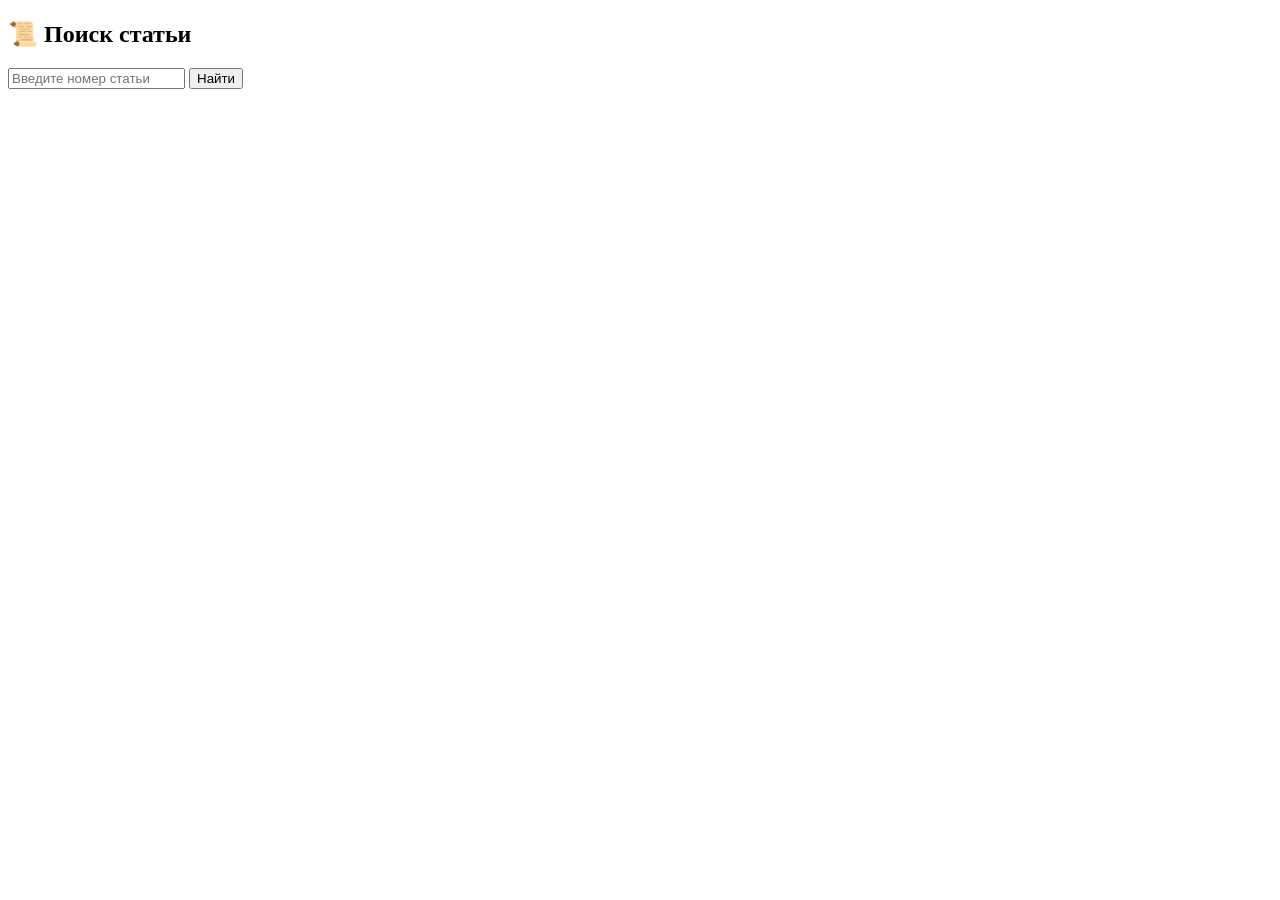
==== index.html @ 980b76b6 "Rename site.html to index.html" ====
<!DOCTYPE html>
<html lang="ru">
<head>
    <meta charset="UTF-8">
    <title>Конституция РК</title>
    <script src="https://telegram.org/js/telegram-web-app.js"></script>
</head>
<body>

<h2>📜 Поиск статьи</h2>

<input type="number" id="article" placeholder="Введите номер статьи">
<button onclick="findArticle()">Найти</button>

<p id="result"></p>

<script>
    function findArticle() {
        let num = document.getElementById("article").value;
        let result = document.getElementById("result");

        if (num == 1) {
            result.innerText = "Статья 1: Республика Казахстан утверждает себя демократическим государством...";
        } else {
            result.innerText = "Статья не найдена";
        }
    }

    let tg = window.Telegram.WebApp;
    tg.expand();
</script>

</body>
</html>
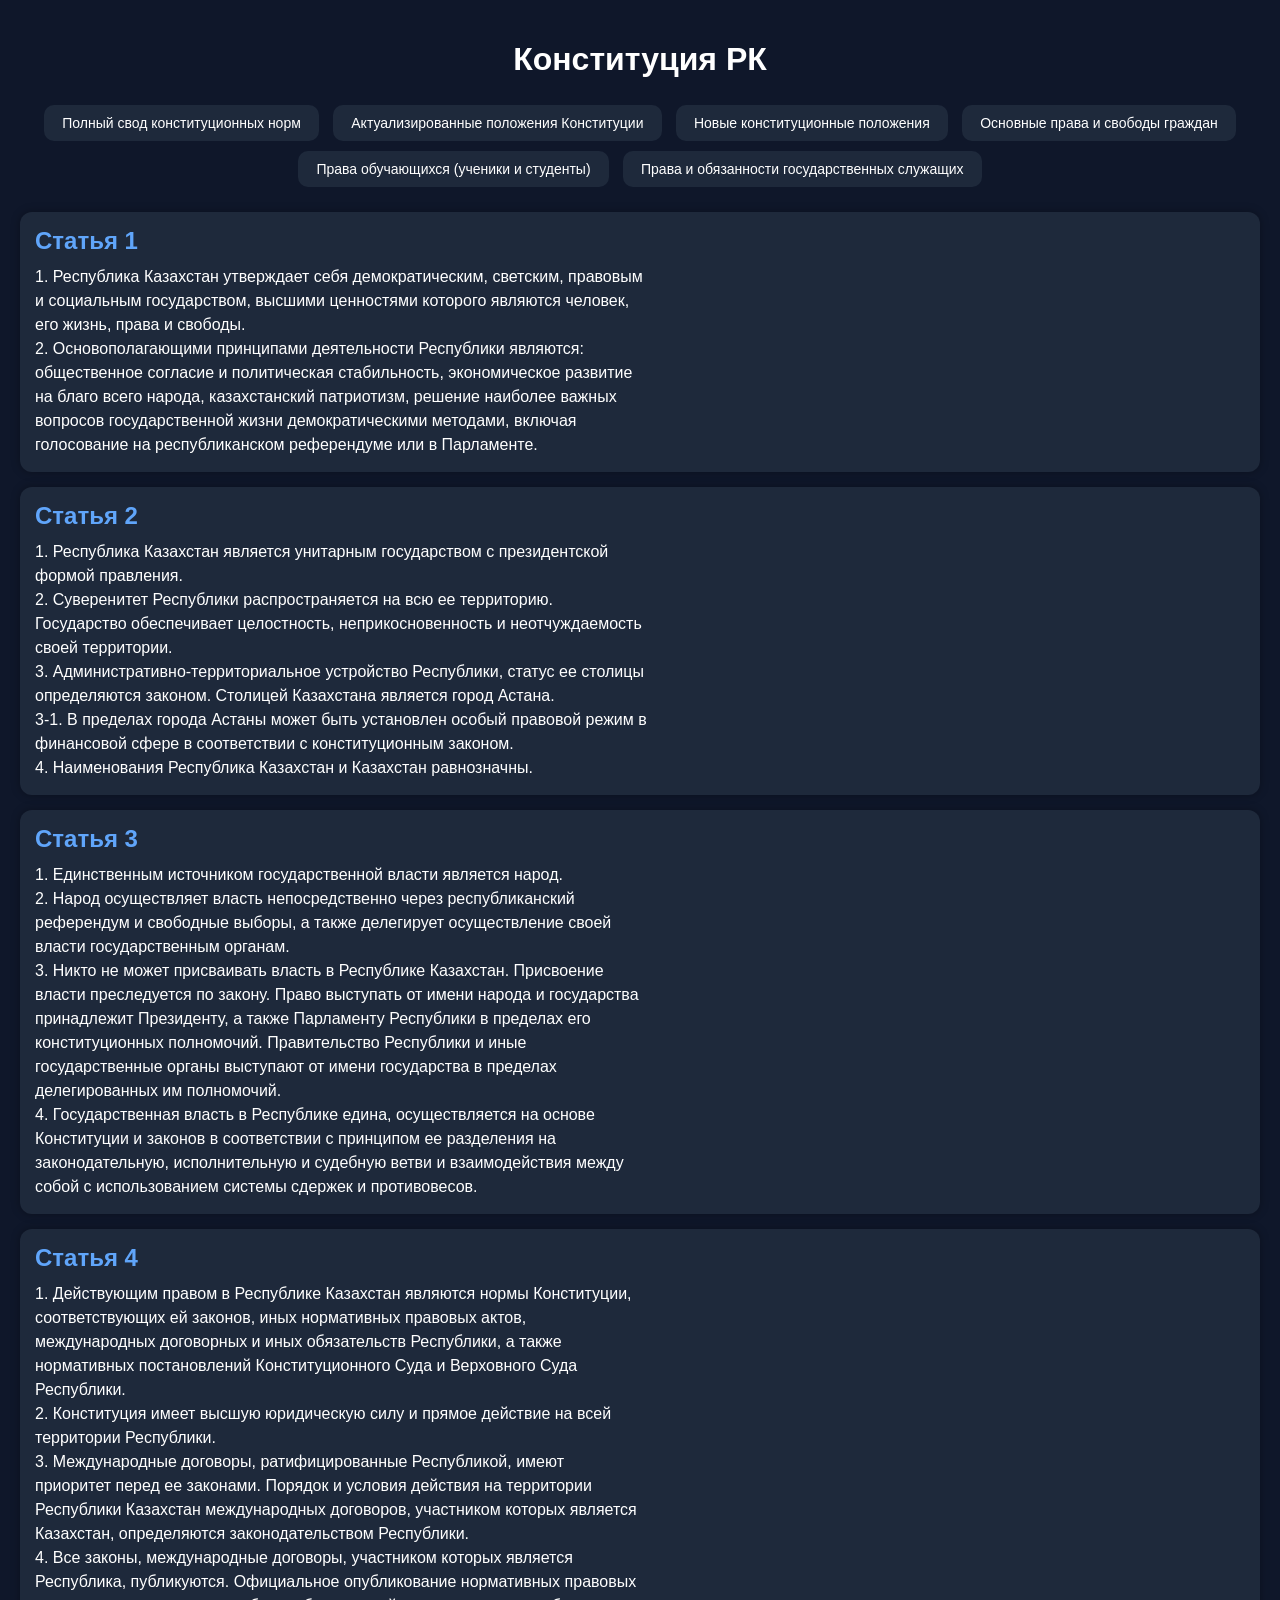
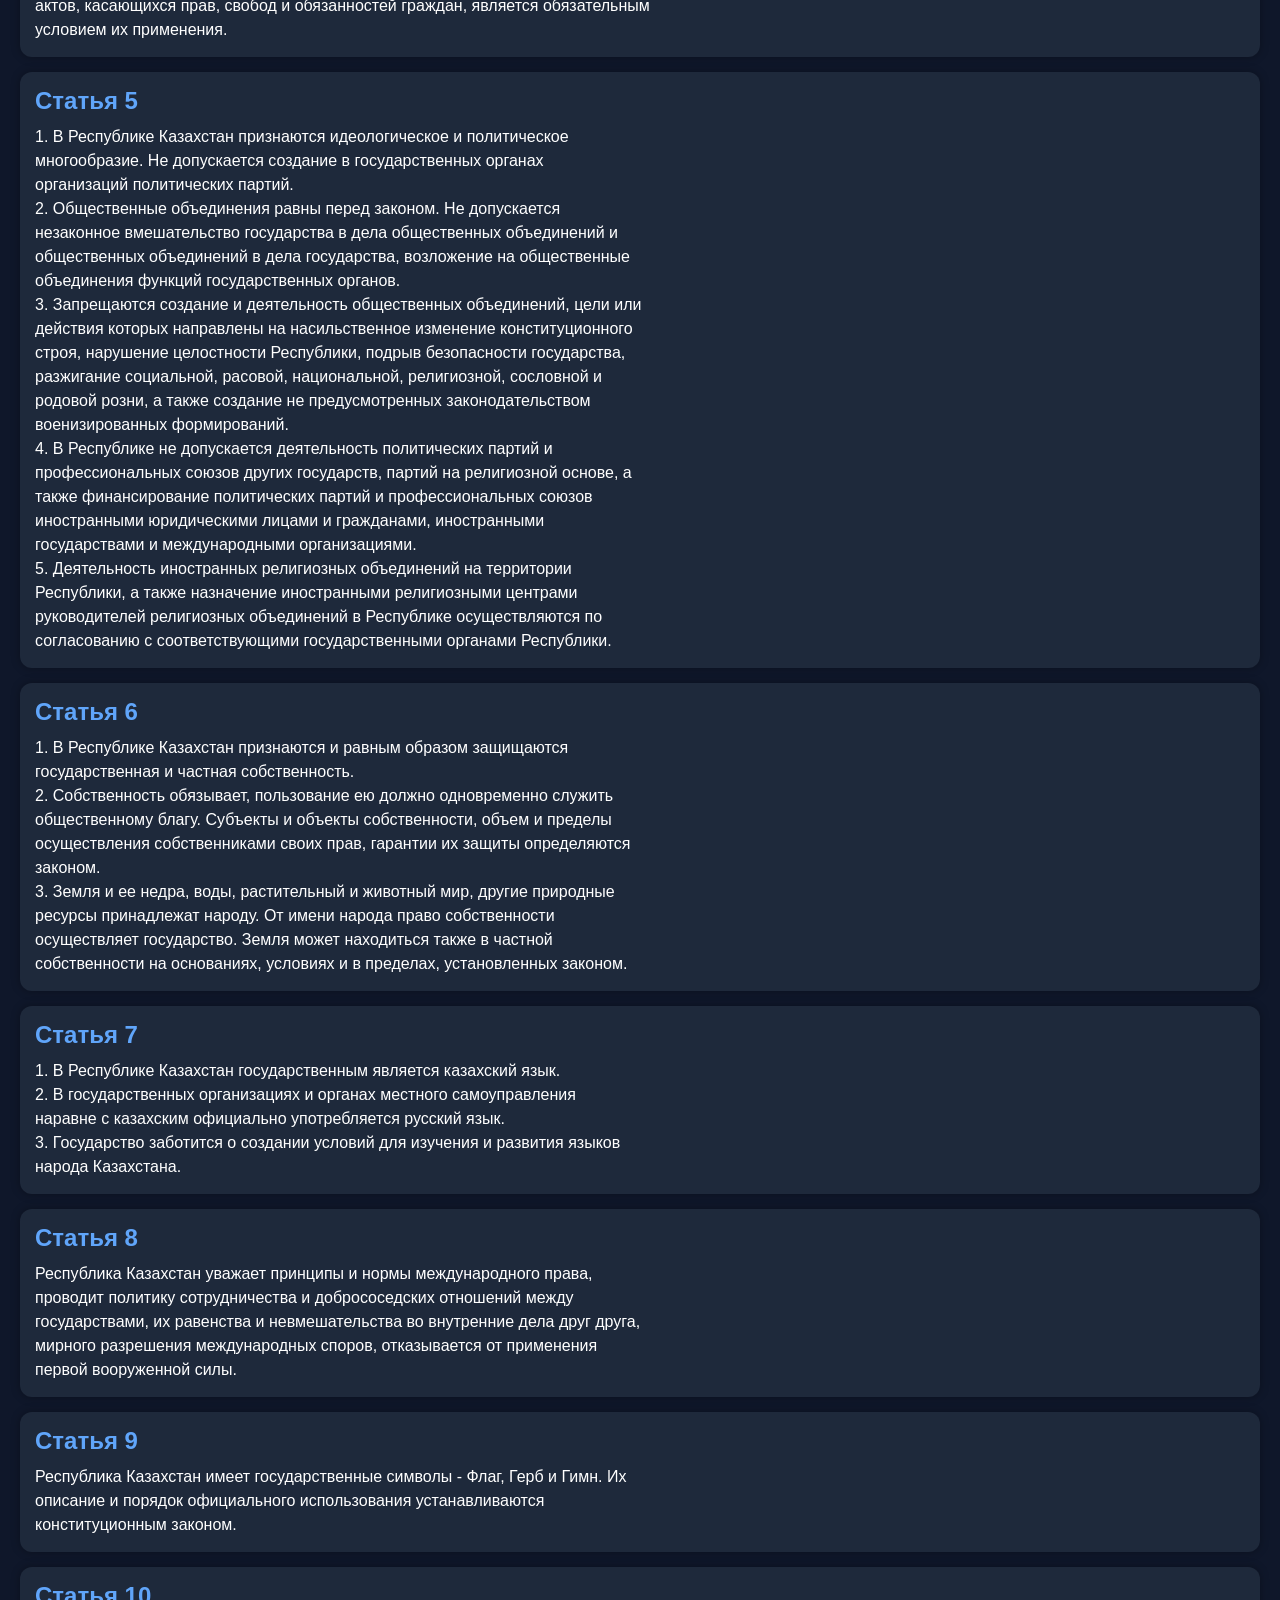
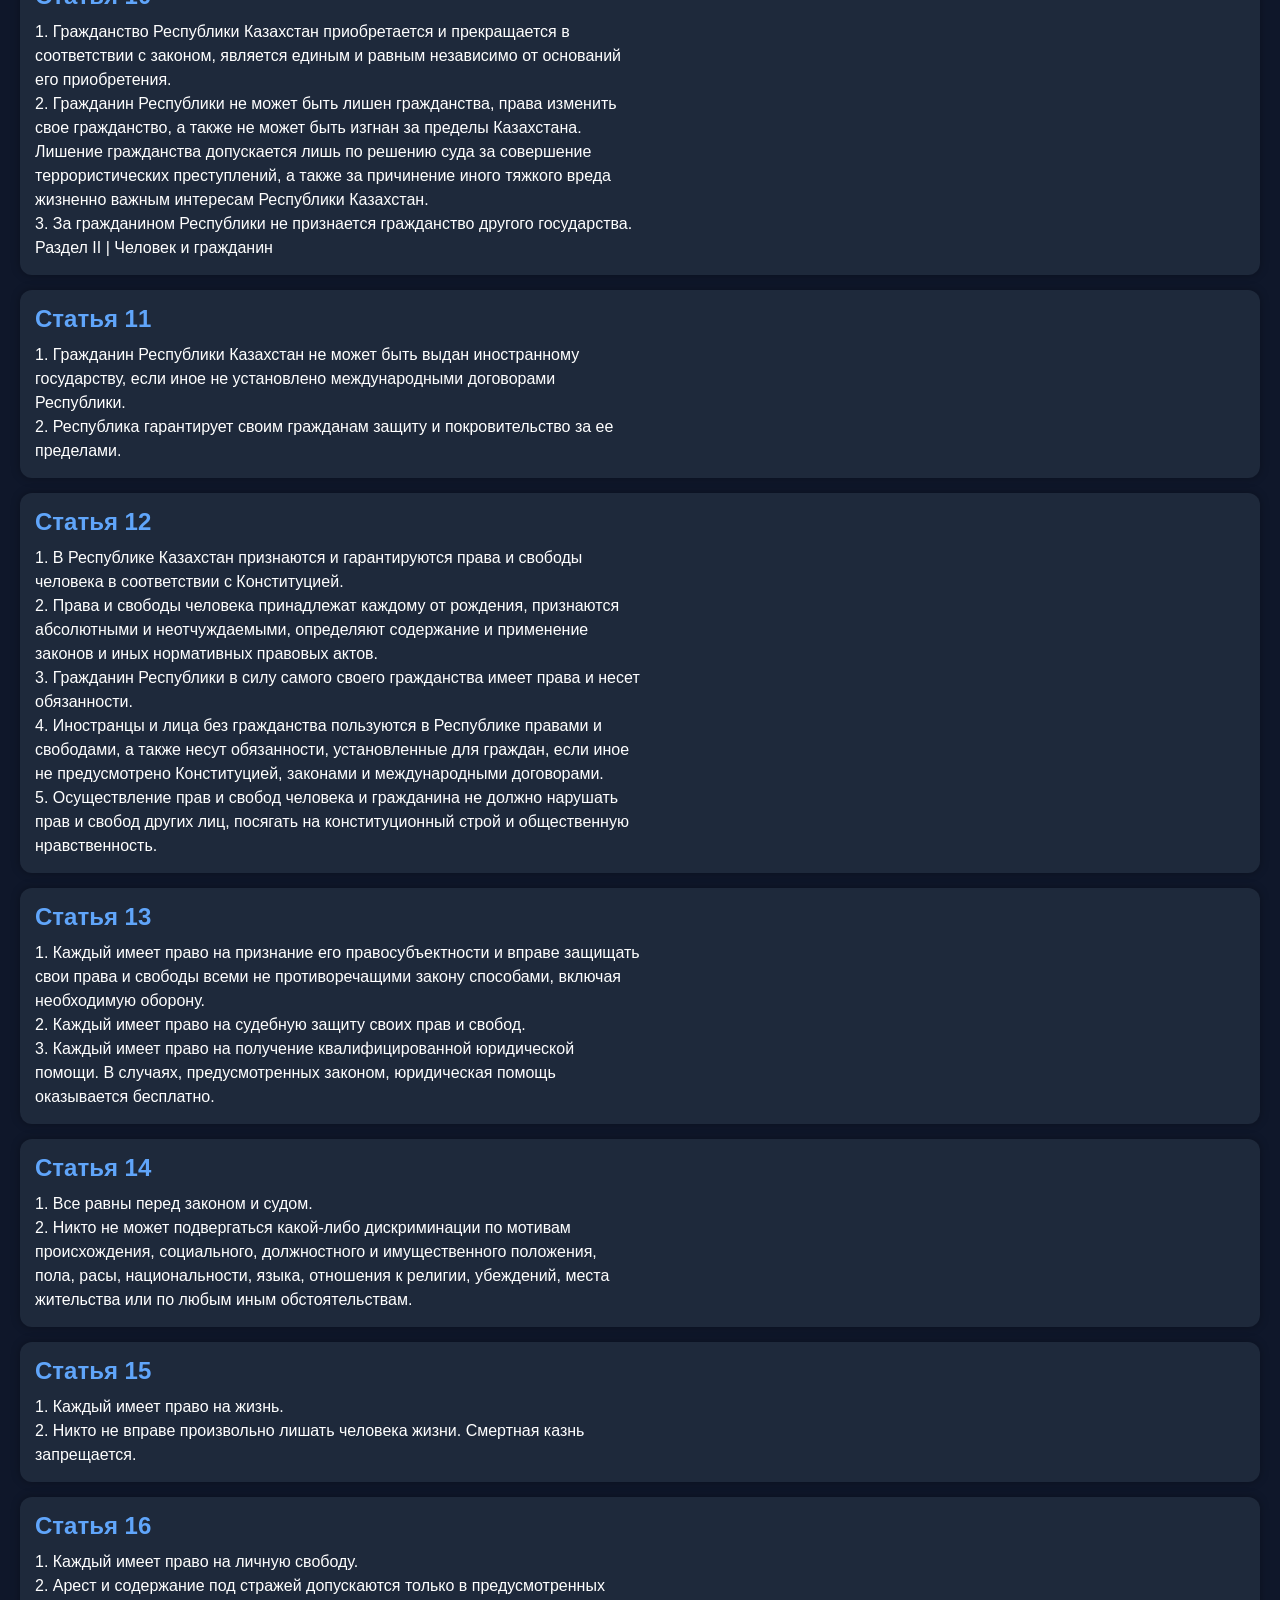
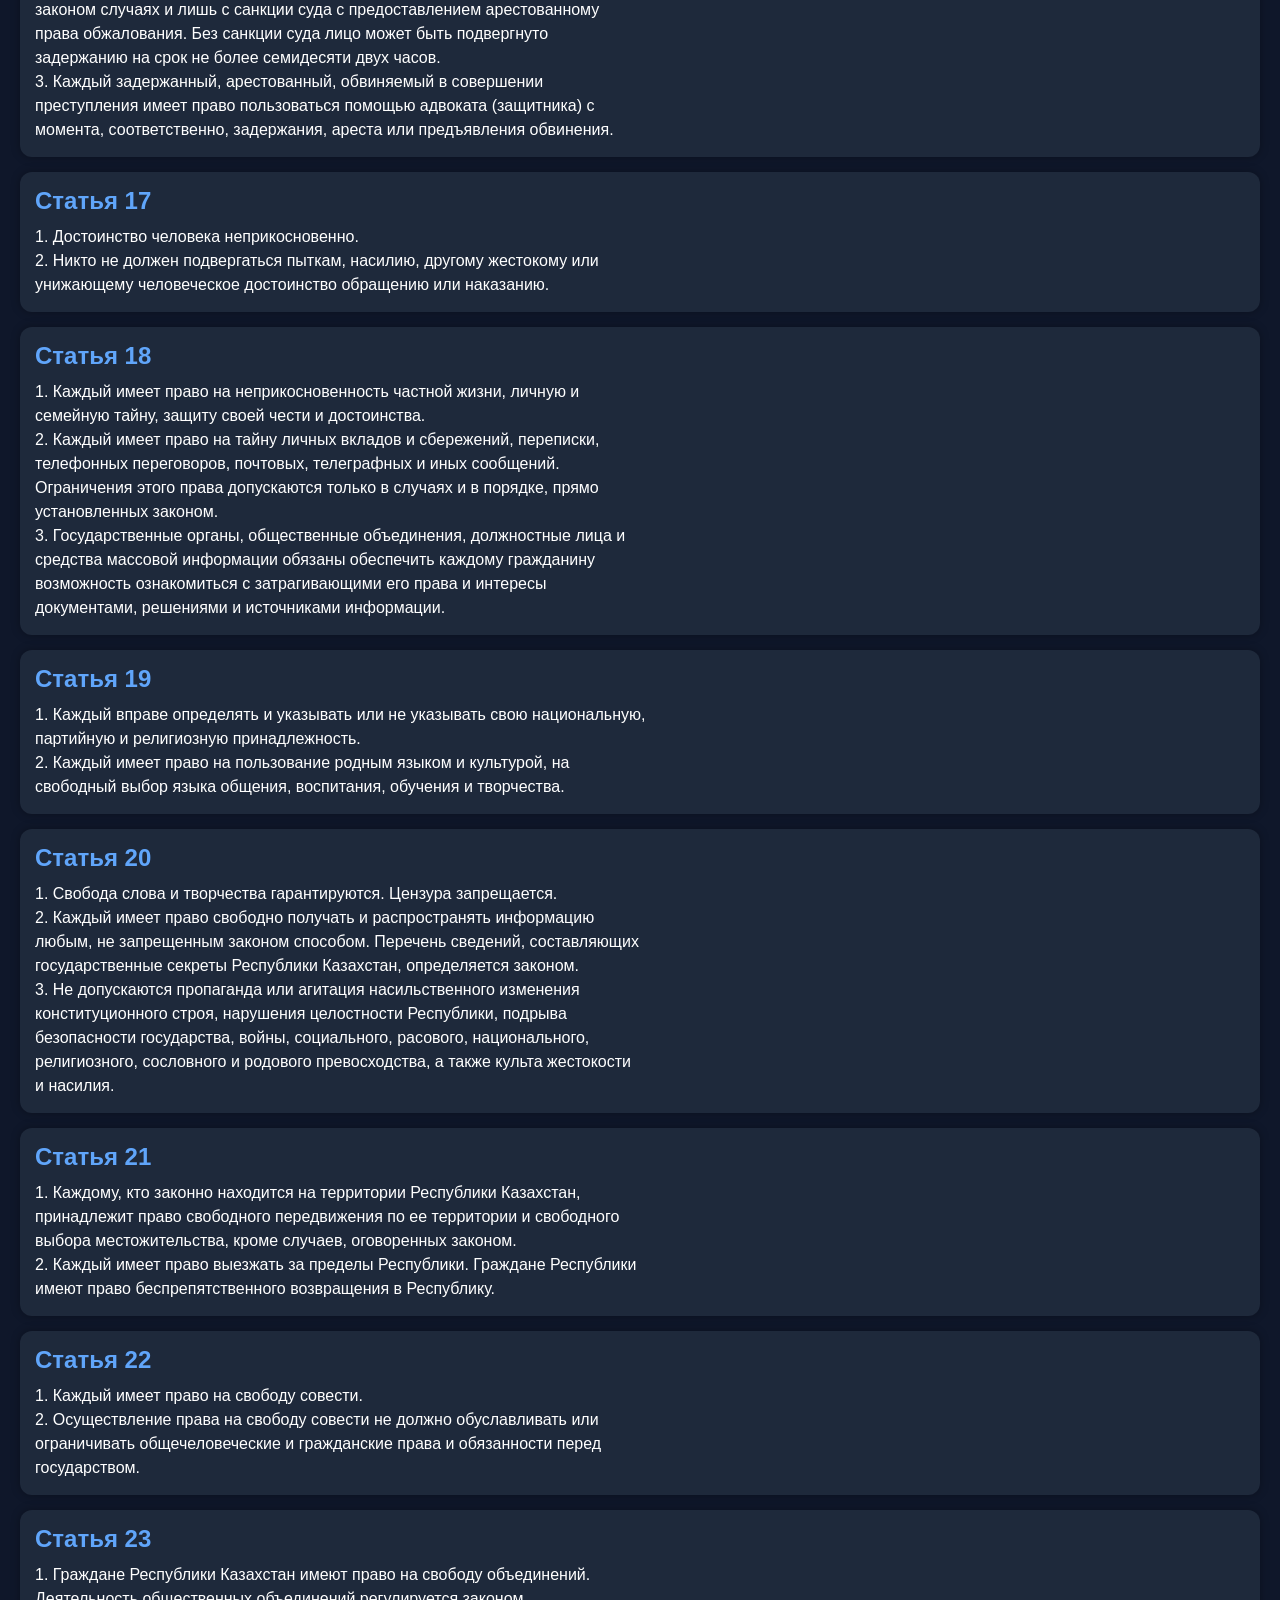
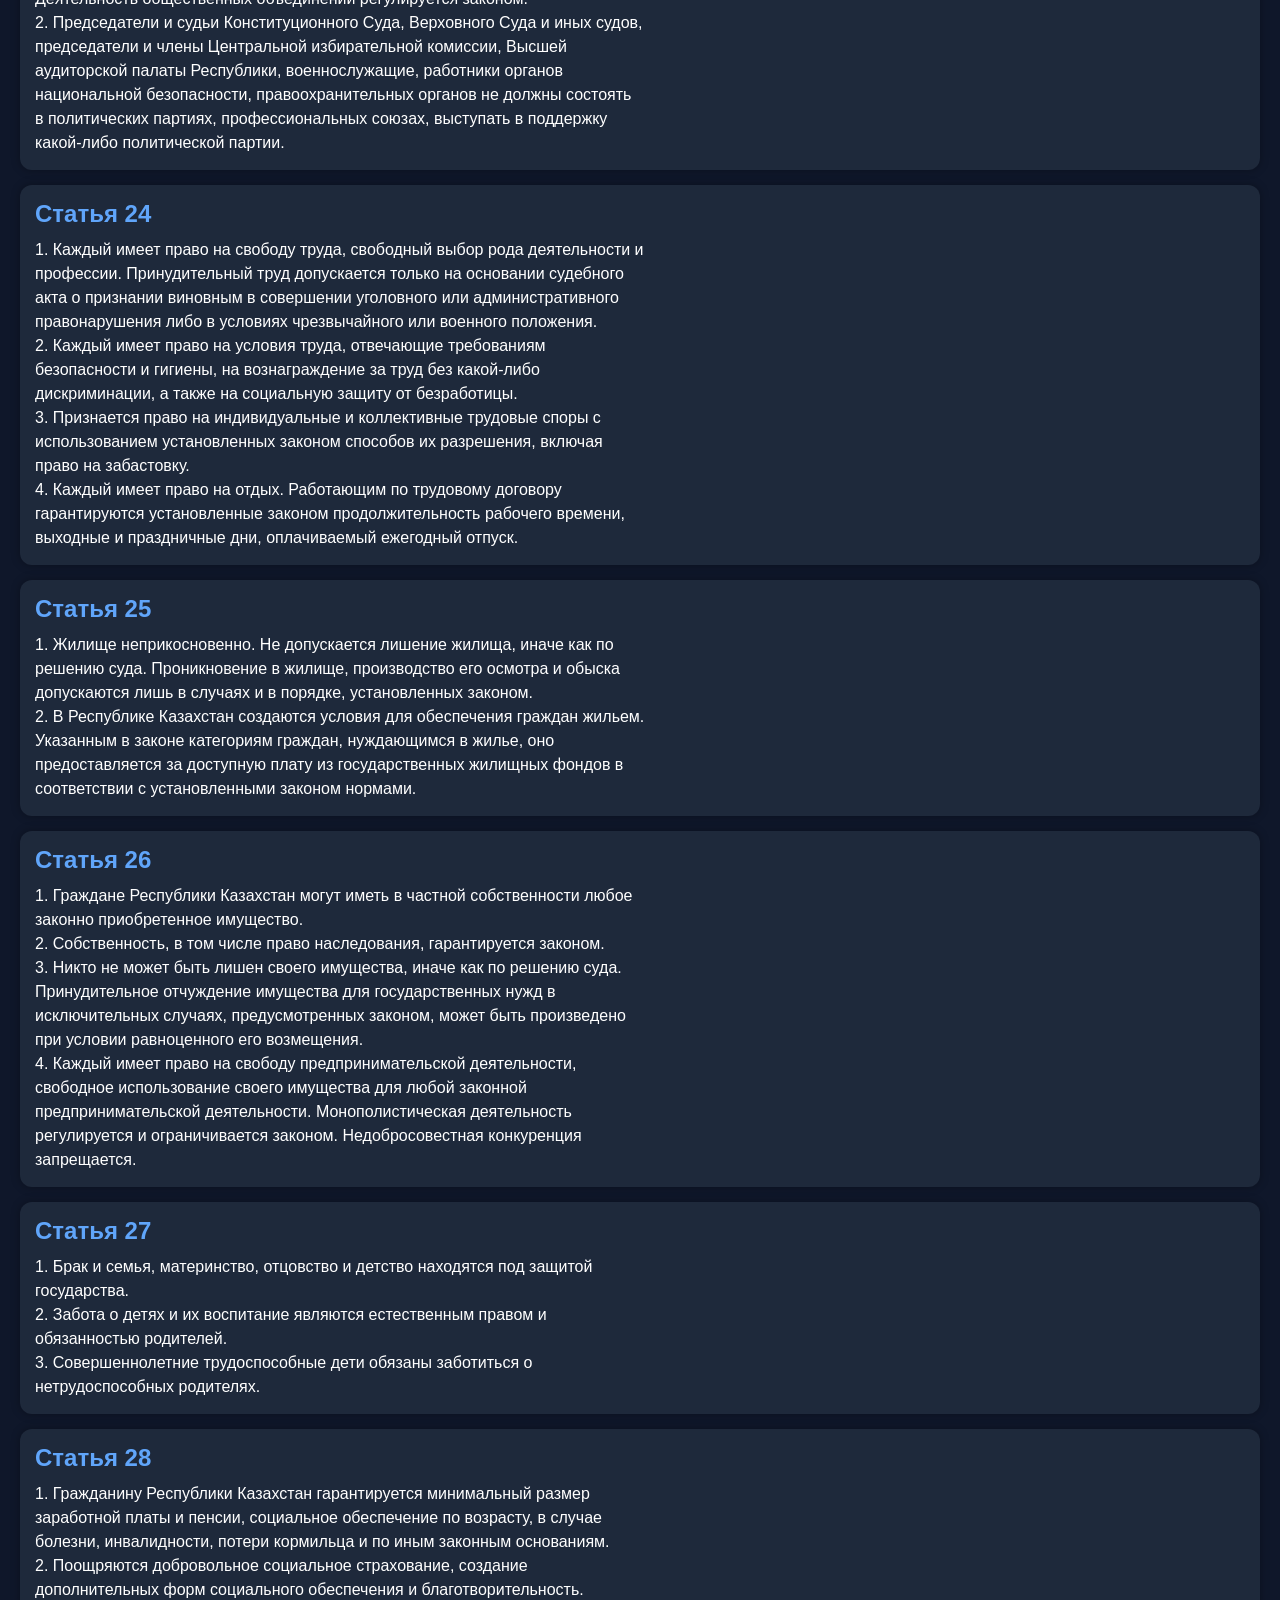
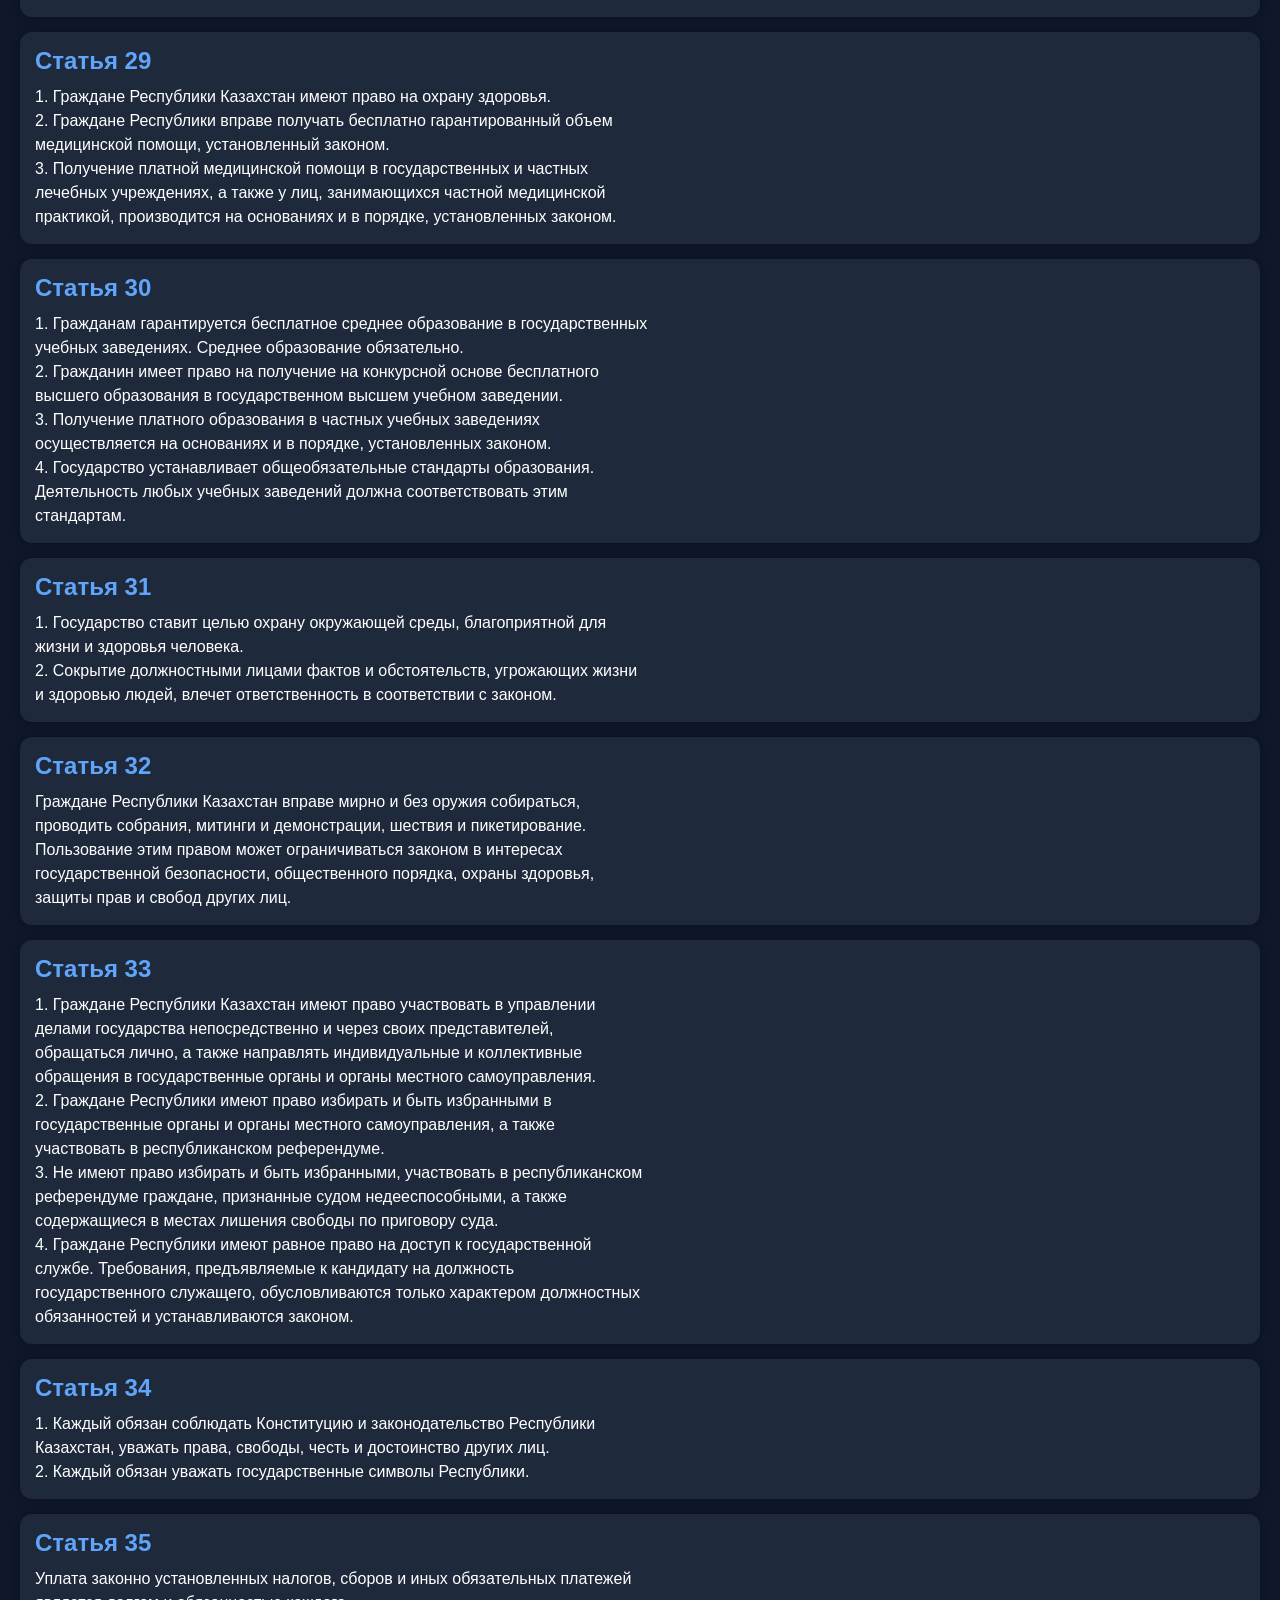
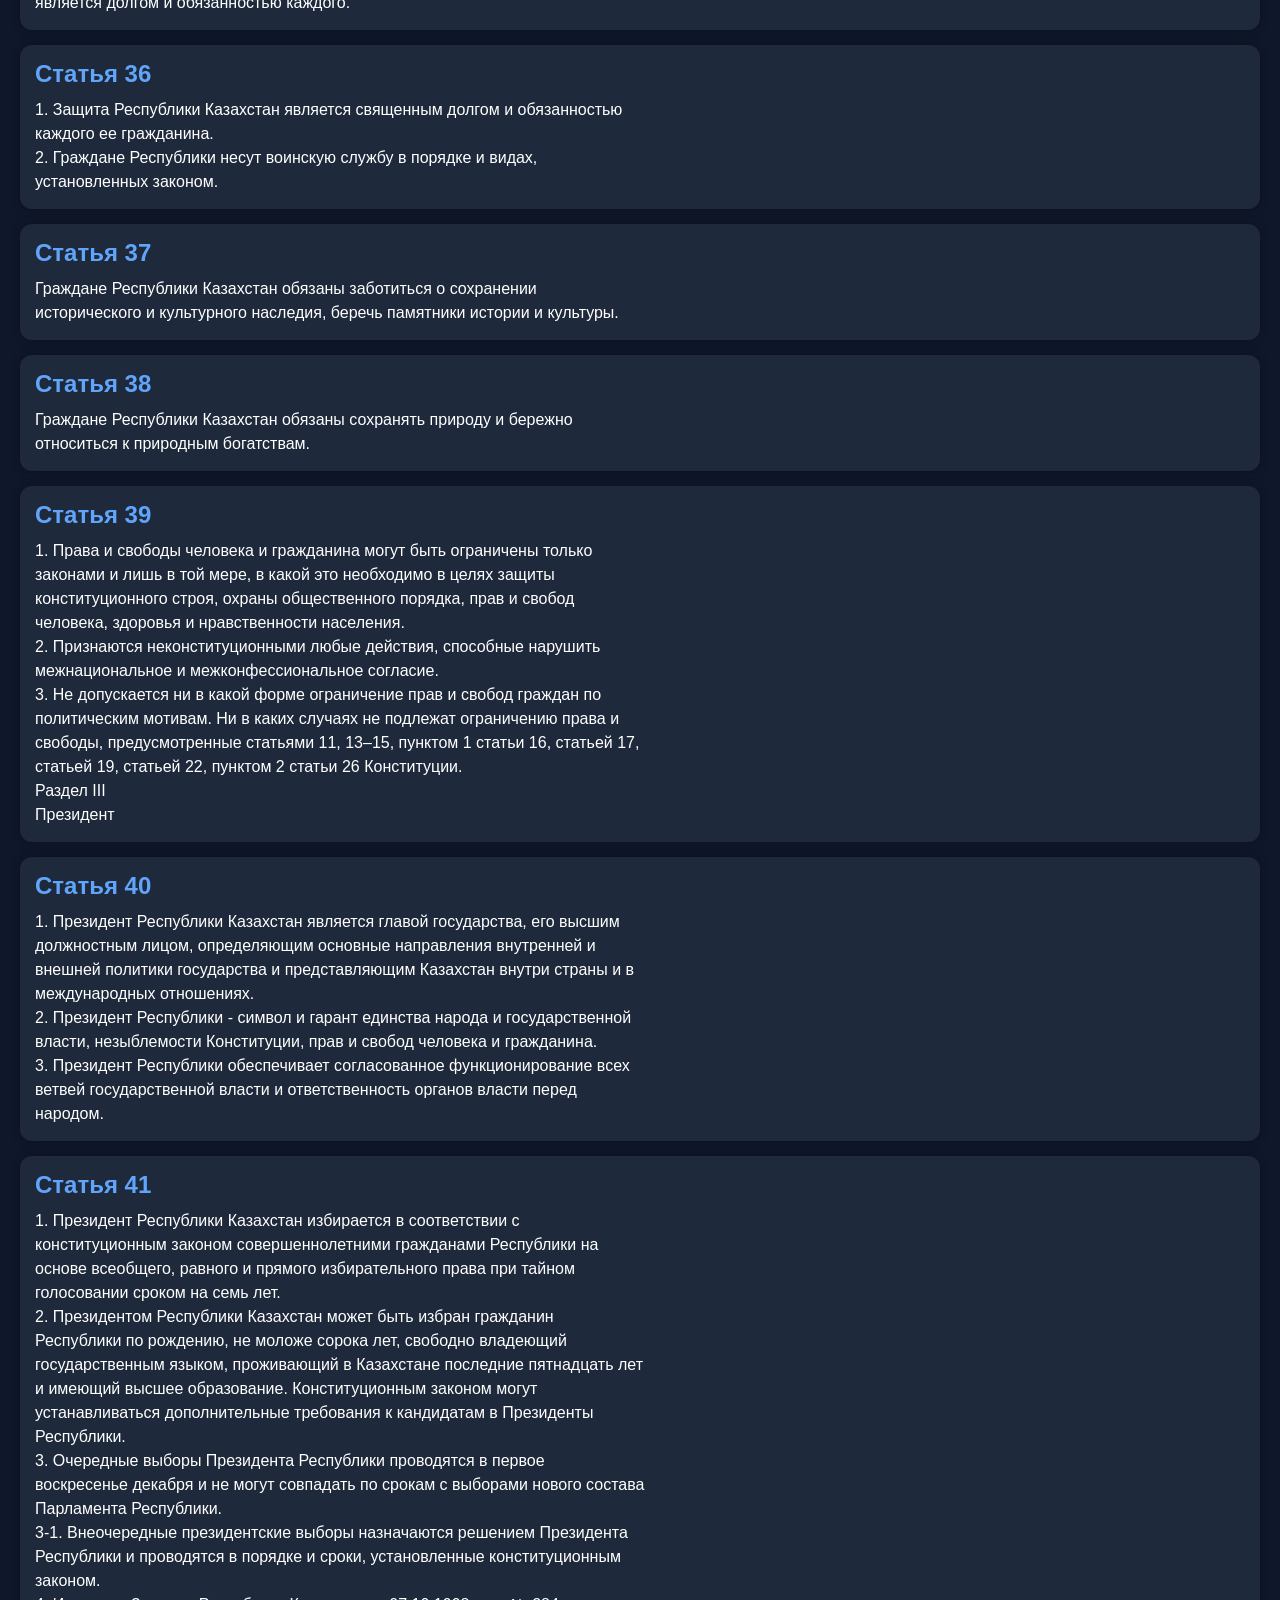
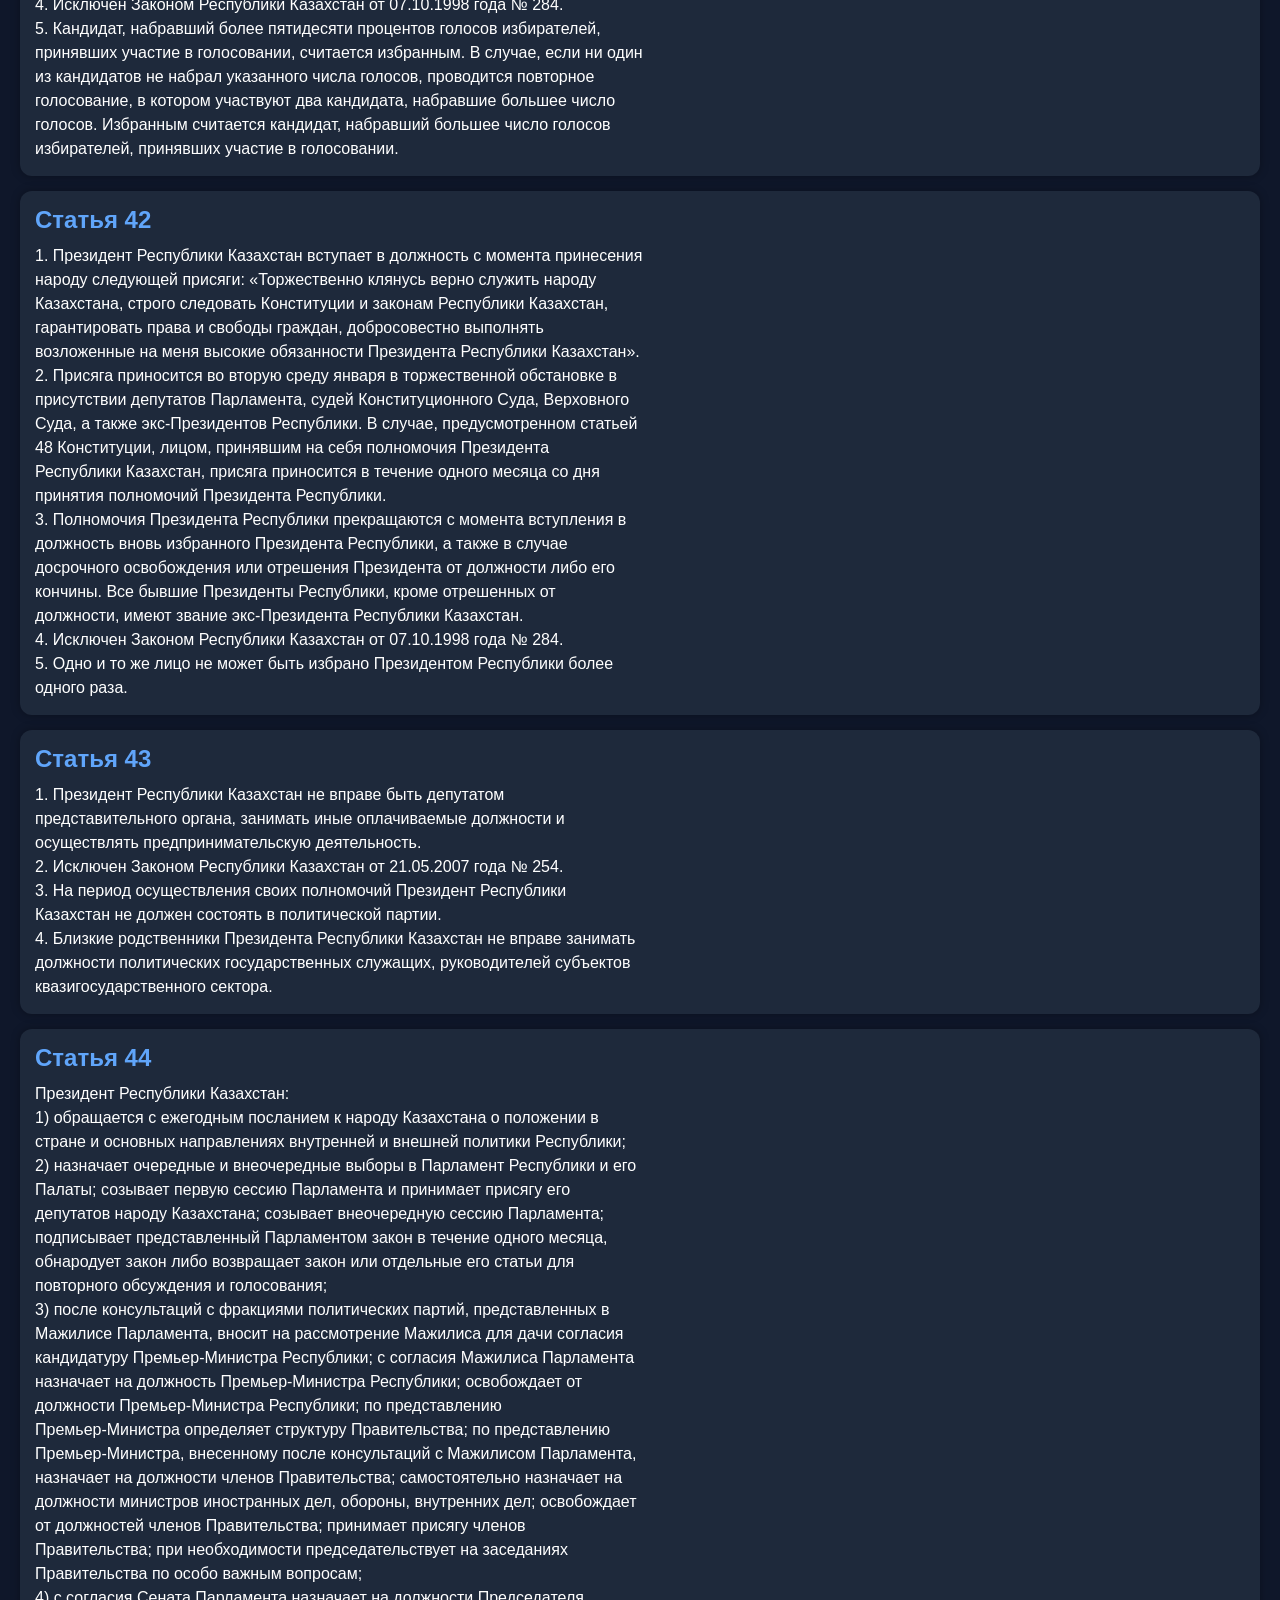
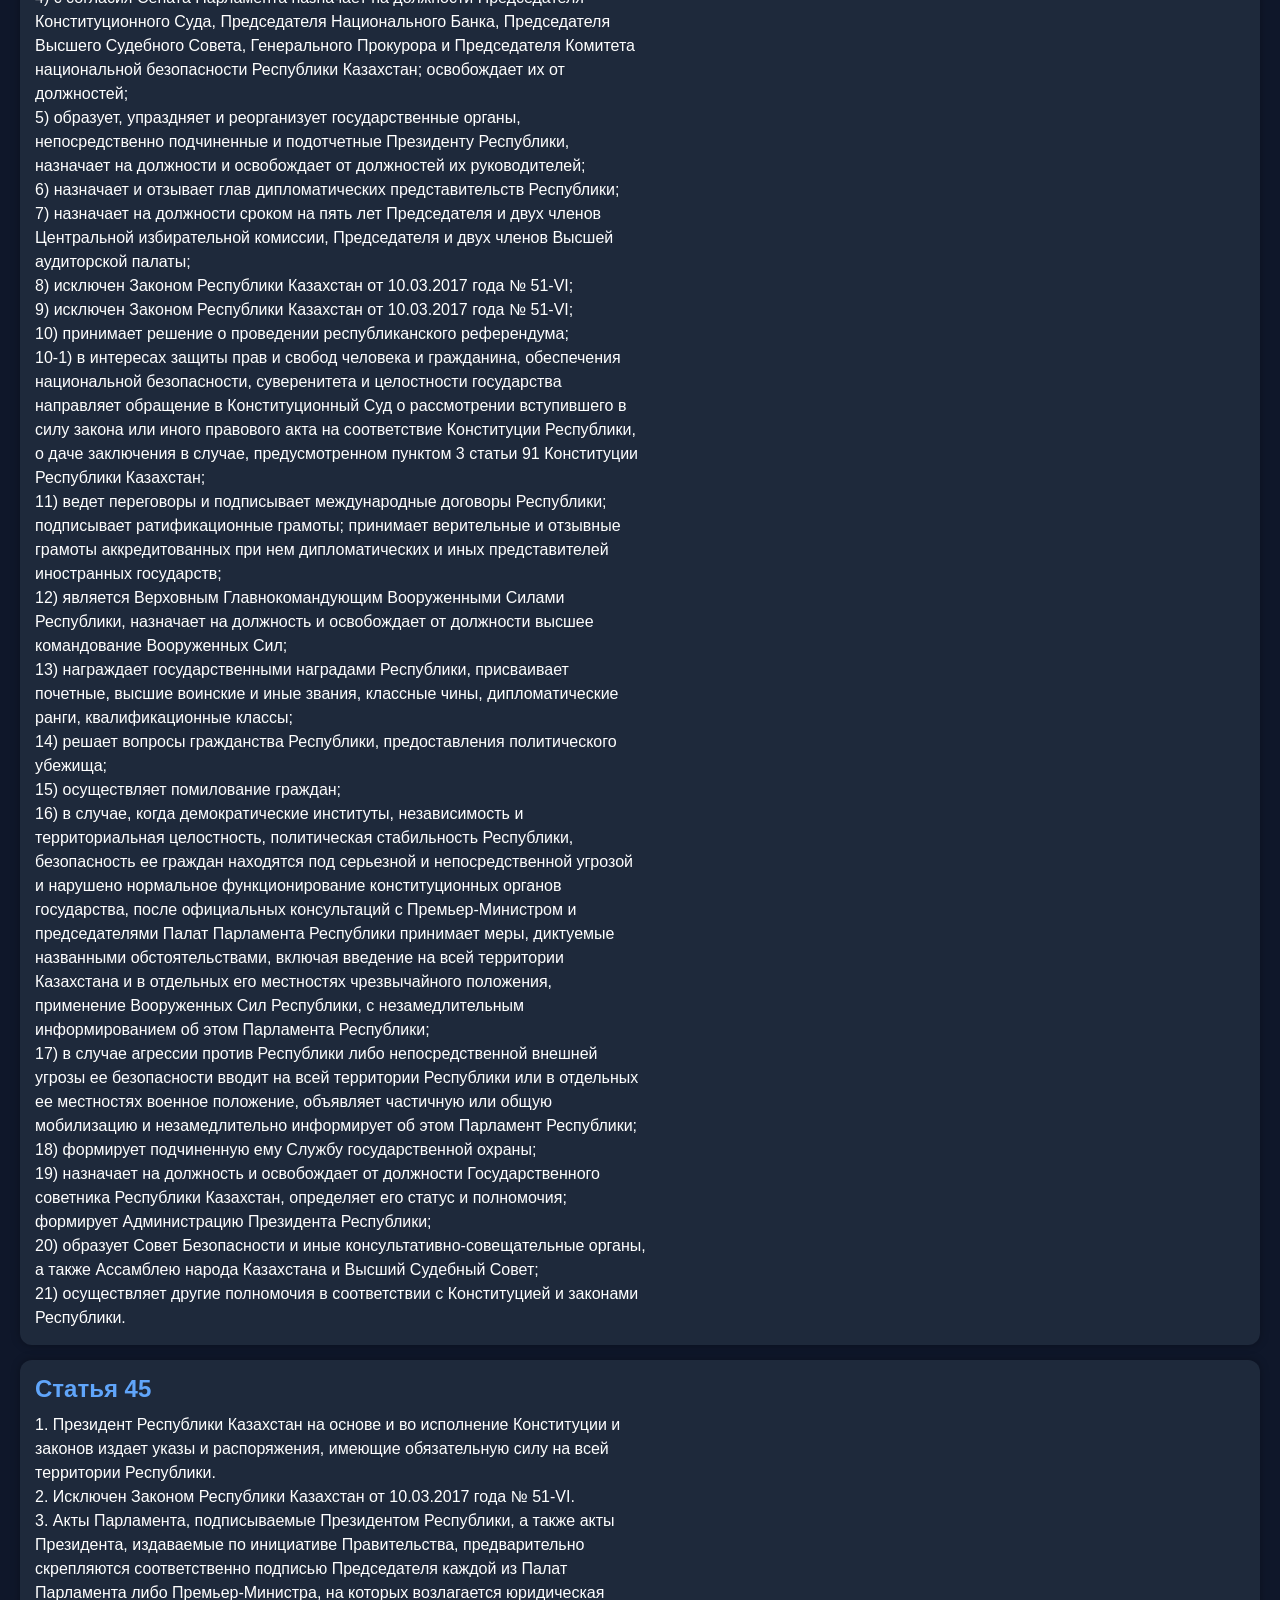
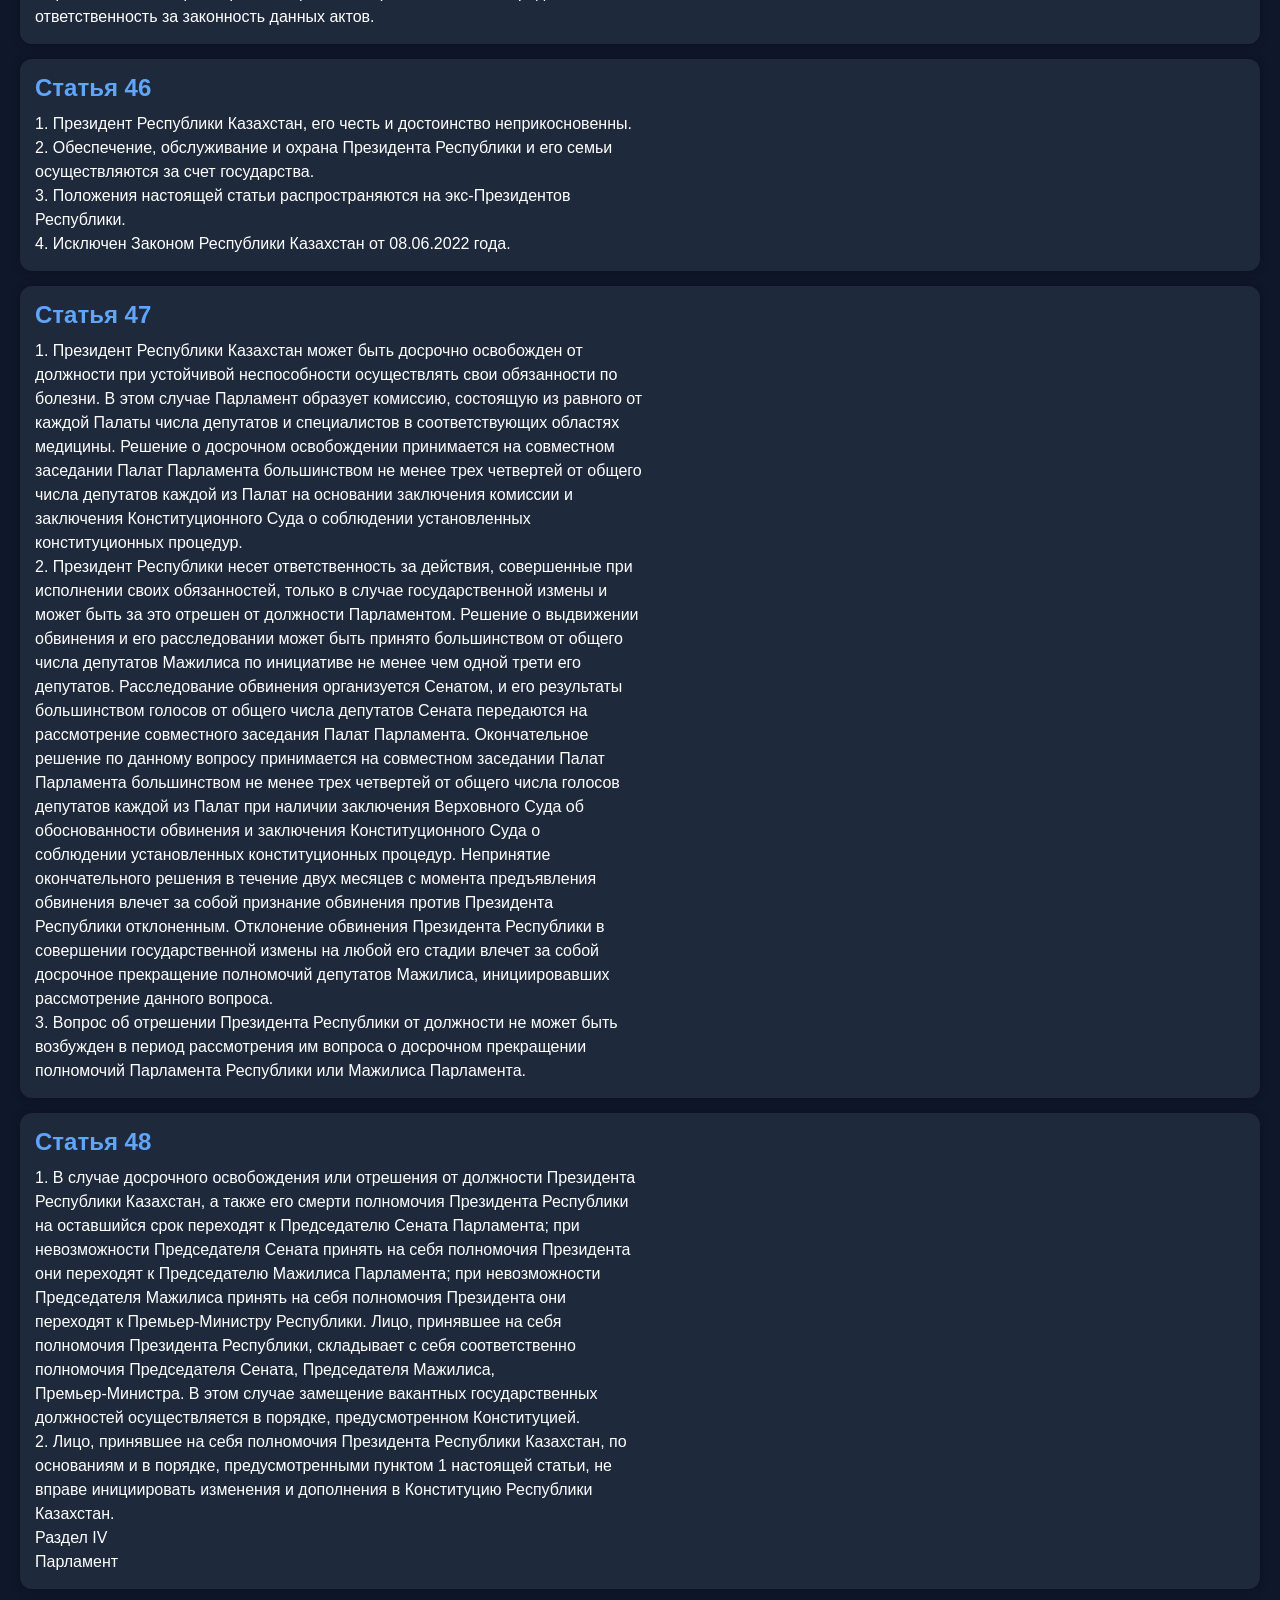
==== commit 5d7fe8bf: "Change greeting from 'Hello' to 'Goodbye'" ====
--- a/index.html
+++ b/index.html
@@ -1,34 +1,1797 @@
 <!DOCTYPE html>
 <html lang="ru">
 <head>
-    <meta charset="UTF-8">
-    <title>Конституция РК</title>
-    <script src="https://telegram.org/js/telegram-web-app.js"></script>
+<meta charset="UTF-8">
+<script src="https://telegram.org/js/telegram-web-app.js"></script>
+<title>Конституция</title>
+<style>
+
+body {
+  font-family: Arial, sans-serif;
+  background: #0f172a;
+  color: white;
+  margin: 0;
+  padding: 20px;
+}
+
+.menu {
+  text-align: center;
+  margin-bottom: 20px;
+}
+
+h1 {
+  text-align: center;
+}
+
+
+/* КНОПКИ */
+button {
+  background: #1e293b;
+  color: white;
+  border: none;
+  padding: 10px 18px;
+  margin: 5px;
+  cursor: pointer;
+  border-radius: 10px;
+  transition: 0.2s;
+  font-size: 14px;
+}
+
+button:hover {
+  background: #3b82f6;
+  transform: scale(1.05);
+}
+
+
+/* КОНТЕНТ */
+#content {
+  margin-top: 20px;
+}
+
+
+/* СТАТЬИ */
+.article {
+  background: #1e293b;
+  padding: 15px;
+  border-radius: 12px;
+  margin-bottom: 15px;
+  box-shadow: 0 0 10px rgba(0,0,0,0.3);
+}
+
+.article h2 {
+  margin: 0 0 10px 0;
+  color: #60a5fa;
+}
+
+.article div {
+  line-height: 1.5;
+}
+
+#toTop {
+  position: fixed;
+  bottom: 20px;
+  right: 20px;
+  background: #3b82f6;
+  color: white;
+  border: none;
+  padding: 10px 15px;
+  border-radius: 10px;
+  cursor: pointer;
+  display: none;
+  font-size: 14px;
+  z-index: 1000;
+}
+
+#toTop:hover {
+  background: #2563eb;
+}
+</style>
+
 </head>
 <body>
 
-<h2>📜 Поиск статьи</h2>
-
-<input type="number" id="article" placeholder="Введите номер статьи">
-<button onclick="findArticle()">Найти</button>
-
-<p id="result"></p>
+<h1>Конституция РК</h1>
+
+<div class="menu">
+
+<button onclick="showAll()">
+Полный свод конституционных норм
+</button>
+
+<button onclick="showUpdated()">
+Актуализированные положения Конституции
+</button>
+
+<button onclick="showNew()">
+Новые конституционные положения
+</button>
+
+<button onclick="showRights()">
+Основные права и свободы граждан
+</button>
+
+<button onclick="showStudents()">
+Права обучающихся (ученики и студенты)
+</button>
+
+<button onclick="showGov()">
+Права и обязанности государственных служащих
+</button>
+
+</div>
+
+<!-- СЮДА ВЫВОД -->
+<div id="content"></div>
+
 
 <script>
-    function findArticle() {
-        let num = document.getElementById("article").value;
-        let result = document.getElementById("result");
-
-        if (num == 1) {
-            result.innerText = "Статья 1: Республика Казахстан утверждает себя демократическим государством...";
-        } else {
-            result.innerText = "Статья не найдена";
-        }
+
+// ================================
+// 🔥 1. ВСТАВЬ СЮДА ВЕСЬ ТЕКСТ
+// ================================
+const FULL_TEXT = `
+Раздел I
+Статья 1
+1. Республика Казахстан утверждает себя демократическим, светским, правовым
+и социальным государством, высшими ценностями которого являются человек,
+его жизнь, права и свободы.
+2. Основополагающими принципами деятельности Республики являются:
+общественное согласие и политическая стабильность, экономическое развитие
+на благо всего народа, казахстанский патриотизм, решение наиболее важных
+вопросов государственной жизни демократическими методами, включая
+голосование на республиканском референдуме или в Парламенте.
+Статья 2
+1. Республика Казахстан является унитарным государством с президентской
+формой правления.
+2. Суверенитет Республики распространяется на всю ее территорию.
+Государство обеспечивает целостность, неприкосновенность и неотчуждаемость
+своей территории.
+3. Административно-территориальное устройство Республики, статус ее столицы
+определяются законом. Столицей Казахстана является город Астана.
+3-1. В пределах города Астаны может быть установлен особый правовой режим в
+финансовой сфере в соответствии с конституционным законом.
+4. Наименования Республика Казахстан и Казахстан равнозначны.
+Статья 3
+1. Единственным источником государственной власти является народ.
+2. Народ осуществляет власть непосредственно через республиканский
+референдум и свободные выборы, а также делегирует осуществление своей
+власти государственным органам.
+3. Никто не может присваивать власть в Республике Казахстан. Присвоение
+власти преследуется по закону. Право выступать от имени народа и государства
+принадлежит Президенту, а также Парламенту Республики в пределах его
+конституционных полномочий. Правительство Республики и иные
+государственные органы выступают от имени государства в пределах
+делегированных им полномочий.
+4. Государственная власть в Республике едина, осуществляется на основе
+Конституции и законов в соответствии с принципом ее разделения на
+законодательную, исполнительную и судебную ветви и взаимодействия между
+собой с использованием системы сдержек и противовесов.
+Статья 4
+1. Действующим правом в Республике Казахстан являются нормы Конституции,
+соответствующих ей законов, иных нормативных правовых актов,
+международных договорных и иных обязательств Республики, а также
+нормативных постановлений Конституционного Суда и Верховного Суда
+Республики.
+2. Конституция имеет высшую юридическую силу и прямое действие на всей
+территории Республики.
+3. Международные договоры, ратифицированные Республикой, имеют
+приоритет перед ее законами. Порядок и условия действия на территории
+Республики Казахстан международных договоров, участником которых является
+Казахстан, определяются законодательством Республики.
+4. Все законы, международные договоры, участником которых является
+Республика, публикуются. Официальное опубликование нормативных правовых
+актов, касающихся прав, свобод и обязанностей граждан, является обязательным
+условием их применения.
+Статья 5
+1. В Республике Казахстан признаются идеологическое и политическое
+многообразие. Не допускается создание в государственных органах
+организаций политических партий.
+2. Общественные объединения равны перед законом. Не допускается
+незаконное вмешательство государства в дела общественных объединений и
+общественных объединений в дела государства, возложение на общественные
+объединения функций государственных органов.
+3. Запрещаются создание и деятельность общественных объединений, цели или
+действия которых направлены на насильственное изменение конституционного
+строя, нарушение целостности Республики, подрыв безопасности государства,
+разжигание социальной, расовой, национальной, религиозной, сословной и
+родовой розни, а также создание не предусмотренных законодательством
+военизированных формирований.
+4. В Республике не допускается деятельность политических партий и
+профессиональных союзов других государств, партий на религиозной основе, а
+также финансирование политических партий и профессиональных союзов
+иностранными юридическими лицами и гражданами, иностранными
+государствами и международными организациями.
+5. Деятельность иностранных религиозных объединений на территории
+Республики, а также назначение иностранными религиозными центрами
+руководителей религиозных объединений в Республике осуществляются по
+согласованию с соответствующими государственными органами Республики.
+Статья 6
+1. В Республике Казахстан признаются и равным образом защищаются
+государственная и частная собственность.
+2. Собственность обязывает, пользование ею должно одновременно служить
+общественному благу. Субъекты и объекты собственности, объем и пределы
+осуществления собственниками своих прав, гарантии их защиты определяются
+законом.
+3. Земля и ее недра, воды, растительный и животный мир, другие природные
+ресурсы принадлежат народу. От имени народа право собственности
+осуществляет государство. Земля может находиться также в частной
+собственности на основаниях, условиях и в пределах, установленных законом.
+Статья 7
+1. В Республике Казахстан государственным является казахский язык.
+2. В государственных организациях и органах местного самоуправления
+наравне с казахским официально употребляется русский язык.
+3. Государство заботится о создании условий для изучения и развития языков
+народа Казахстана.
+Статья 8
+Республика Казахстан уважает принципы и нормы международного права,
+проводит политику сотрудничества и добрососедских отношений между
+государствами, их равенства и невмешательства во внутренние дела друг друга,
+мирного разрешения международных споров, отказывается от применения
+первой вооруженной силы.
+Статья 9
+Республика Казахстан имеет государственные символы - Флаг, Герб и Гимн. Их
+описание и порядок официального использования устанавливаются
+конституционным законом.
+Статья 10
+1. Гражданство Республики Казахстан приобретается и прекращается в
+соответствии с законом, является единым и равным независимо от оснований
+его приобретения.
+2. Гражданин Республики не может быть лишен гражданства, права изменить
+свое гражданство, а также не может быть изгнан за пределы Казахстана.
+Лишение гражданства допускается лишь по решению суда за совершение
+террористических преступлений, а также за причинение иного тяжкого вреда
+жизненно важным интересам Республики Казахстан.
+3. За гражданином Республики не признается гражданство другого государства.
+Раздел II  |  Человек и гражданин
+Статья 11
+1. Гражданин Республики Казахстан не может быть выдан иностранному
+государству, если иное не установлено международными договорами
+Республики.
+2. Республика гарантирует своим гражданам защиту и покровительство за ее
+пределами.
+Статья 12
+1. В Республике Казахстан признаются и гарантируются права и свободы
+человека в соответствии с Конституцией.
+2. Права и свободы человека принадлежат каждому от рождения, признаются
+абсолютными и неотчуждаемыми, определяют содержание и применение
+законов и иных нормативных правовых актов.
+3. Гражданин Республики в силу самого своего гражданства имеет права и несет
+обязанности.
+4. Иностранцы и лица без гражданства пользуются в Республике правами и
+свободами, а также несут обязанности, установленные для граждан, если иное
+не предусмотрено Конституцией, законами и международными договорами.
+5. Осуществление прав и свобод человека и гражданина не должно нарушать
+прав и свобод других лиц, посягать на конституционный строй и общественную
+нравственность.
+Статья 13
+1. Каждый имеет право на признание его правосубъектности и вправе защищать
+свои права и свободы всеми не противоречащими закону способами, включая
+необходимую оборону.
+2. Каждый имеет право на судебную защиту своих прав и свобод.
+3. Каждый имеет право на получение квалифицированной юридической
+помощи. В случаях, предусмотренных законом, юридическая помощь
+оказывается бесплатно.
+Статья 14
+1. Все равны перед законом и судом.
+2. Никто не может подвергаться какой-либо дискриминации по мотивам
+происхождения, социального, должностного и имущественного положения,
+пола, расы, национальности, языка, отношения к религии, убеждений, места
+жительства или по любым иным обстоятельствам.
+Статья 15
+1. Каждый имеет право на жизнь.
+2. Никто не вправе произвольно лишать человека жизни. Смертная казнь
+запрещается.
+Статья 16
+1. Каждый имеет право на личную свободу.
+2. Арест и содержание под стражей допускаются только в предусмотренных
+законом случаях и лишь с санкции суда с предоставлением арестованному
+права обжалования. Без санкции суда лицо может быть подвергнуто
+задержанию на срок не более семидесяти двух часов.
+3. Каждый задержанный, арестованный, обвиняемый в совершении
+преступления имеет право пользоваться помощью адвоката (защитника) с
+момента, соответственно, задержания, ареста или предъявления обвинения.
+Статья 17
+1. Достоинство человека неприкосновенно.
+2. Никто не должен подвергаться пыткам, насилию, другому жестокому или
+унижающему человеческое достоинство обращению или наказанию.
+Статья 18
+1. Каждый имеет право на неприкосновенность частной жизни, личную и
+семейную тайну, защиту своей чести и достоинства.
+2. Каждый имеет право на тайну личных вкладов и сбережений, переписки,
+телефонных переговоров, почтовых, телеграфных и иных сообщений.
+Ограничения этого права допускаются только в случаях и в порядке, прямо
+установленных законом.
+3. Государственные органы, общественные объединения, должностные лица и
+средства массовой информации обязаны обеспечить каждому гражданину
+возможность ознакомиться с затрагивающими его права и интересы
+документами, решениями и источниками информации.
+Статья 19
+1. Каждый вправе определять и указывать или не указывать свою национальную,
+партийную и религиозную принадлежность.
+2. Каждый имеет право на пользование родным языком и культурой, на
+свободный выбор языка общения, воспитания, обучения и творчества.
+Статья 20
+1. Свобода слова и творчества гарантируются. Цензура запрещается.
+2. Каждый имеет право свободно получать и распространять информацию
+любым, не запрещенным законом способом. Перечень сведений, составляющих
+государственные секреты Республики Казахстан, определяется законом.
+3. Не допускаются пропаганда или агитация насильственного изменения
+конституционного строя, нарушения целостности Республики, подрыва
+безопасности государства, войны, социального, расового, национального,
+религиозного, сословного и родового превосходства, а также культа жестокости
+и насилия.
+Статья 21
+1. Каждому, кто законно находится на территории Республики Казахстан,
+принадлежит право свободного передвижения по ее территории и свободного
+выбора местожительства, кроме случаев, оговоренных законом.
+2. Каждый имеет право выезжать за пределы Республики. Граждане Республики
+имеют право беспрепятственного возвращения в Республику.
+Статья 22
+1. Каждый имеет право на свободу совести.
+2. Осуществление права на свободу совести не должно обуславливать или
+ограничивать общечеловеческие и гражданские права и обязанности перед
+государством.
+Статья 23
+1. Граждане Республики Казахстан имеют право на свободу объединений.
+Деятельность общественных объединений регулируется законом.
+2. Председатели и судьи Конституционного Суда, Верховного Суда и иных судов,
+председатели и члены Центральной избирательной комиссии, Высшей
+аудиторской палаты Республики, военнослужащие, работники органов
+национальной безопасности, правоохранительных органов не должны состоять
+в политических партиях, профессиональных союзах, выступать в поддержку
+какой-либо политической партии.
+Статья 24
+1. Каждый имеет право на свободу труда, свободный выбор рода деятельности и
+профессии. Принудительный труд допускается только на основании судебного
+акта о признании виновным в совершении уголовного или административного
+правонарушения либо в условиях чрезвычайного или военного положения.
+2. Каждый имеет право на условия труда, отвечающие требованиям
+безопасности и гигиены, на вознаграждение за труд без какой-либо
+дискриминации, а также на социальную защиту от безработицы.
+3. Признается право на индивидуальные и коллективные трудовые споры с
+использованием установленных законом способов их разрешения, включая
+право на забастовку.
+4. Каждый имеет право на отдых. Работающим по трудовому договору
+гарантируются установленные законом продолжительность рабочего времени,
+выходные и праздничные дни, оплачиваемый ежегодный отпуск.
+Статья 25
+1. Жилище неприкосновенно. Не допускается лишение жилища, иначе как по
+решению суда. Проникновение в жилище, производство его осмотра и обыска
+допускаются лишь в случаях и в порядке, установленных законом.
+2. В Республике Казахстан создаются условия для обеспечения граждан жильем.
+Указанным в законе категориям граждан, нуждающимся в жилье, оно
+предоставляется за доступную плату из государственных жилищных фондов в
+соответствии с установленными законом нормами.
+Статья 26
+1. Граждане Республики Казахстан могут иметь в частной собственности любое
+законно приобретенное имущество.
+2. Собственность, в том числе право наследования, гарантируется законом.
+3. Никто не может быть лишен своего имущества, иначе как по решению суда.
+Принудительное отчуждение имущества для государственных нужд в
+исключительных случаях, предусмотренных законом, может быть произведено
+при условии равноценного его возмещения.
+4. Каждый имеет право на свободу предпринимательской деятельности,
+свободное использование своего имущества для любой законной
+предпринимательской деятельности. Монополистическая деятельность
+регулируется и ограничивается законом. Недобросовестная конкуренция
+запрещается.
+Статья 27
+1. Брак и семья, материнство, отцовство и детство находятся под защитой
+государства.
+2. Забота о детях и их воспитание являются естественным правом и
+обязанностью родителей.
+3. Совершеннолетние трудоспособные дети обязаны заботиться о
+нетрудоспособных родителях.
+Статья 28
+1. Гражданину Республики Казахстан гарантируется минимальный размер
+заработной платы и пенсии, социальное обеспечение по возрасту, в случае
+болезни, инвалидности, потери кормильца и по иным законным основаниям.
+2. Поощряются добровольное социальное страхование, создание
+дополнительных форм социального обеспечения и благотворительность.
+Статья 29
+1. Граждане Республики Казахстан имеют право на охрану здоровья.
+2. Граждане Республики вправе получать бесплатно гарантированный объем
+медицинской помощи, установленный законом.
+3. Получение платной медицинской помощи в государственных и частных
+лечебных учреждениях, а также у лиц, занимающихся частной медицинской
+практикой, производится на основаниях и в порядке, установленных законом.
+Статья 30
+1. Гражданам гарантируется бесплатное среднее образование в государственных
+учебных заведениях. Среднее образование обязательно.
+2. Гражданин имеет право на получение на конкурсной основе бесплатного
+высшего образования в государственном высшем учебном заведении.
+3. Получение платного образования в частных учебных заведениях
+осуществляется на основаниях и в порядке, установленных законом.
+4. Государство устанавливает общеобязательные стандарты образования.
+Деятельность любых учебных заведений должна соответствовать этим
+стандартам.
+Статья 31
+1. Государство ставит целью охрану окружающей среды, благоприятной для
+жизни и здоровья человека.
+2. Сокрытие должностными лицами фактов и обстоятельств, угрожающих жизни
+и здоровью людей, влечет ответственность в соответствии с законом.
+Статья 32
+Граждане Республики Казахстан вправе мирно и без оружия собираться,
+проводить собрания, митинги и демонстрации, шествия и пикетирование.
+Пользование этим правом может ограничиваться законом в интересах
+государственной безопасности, общественного порядка, охраны здоровья,
+защиты прав и свобод других лиц.
+Статья 33
+1. Граждане Республики Казахстан имеют право участвовать в управлении
+делами государства непосредственно и через своих представителей,
+обращаться лично, а также направлять индивидуальные и коллективные
+обращения в государственные органы и органы местного самоуправления.
+2. Граждане Республики имеют право избирать и быть избранными в
+государственные органы и органы местного самоуправления, а также
+участвовать в республиканском референдуме.
+3. Не имеют право избирать и быть избранными, участвовать в республиканском
+референдуме граждане, признанные судом недееспособными, а также
+содержащиеся в местах лишения свободы по приговору суда.
+4. Граждане Республики имеют равное право на доступ к государственной
+службе. Требования, предъявляемые к кандидату на должность
+государственного служащего, обусловливаются только характером должностных
+обязанностей и устанавливаются законом.
+Статья 34
+1. Каждый обязан соблюдать Конституцию и законодательство Республики
+Казахстан, уважать права, свободы, честь и достоинство других лиц.
+2. Каждый обязан уважать государственные символы Республики.
+Статья 35
+Уплата законно установленных налогов, сборов и иных обязательных платежей
+является долгом и обязанностью каждого.
+Статья 36
+1. Защита Республики Казахстан является священным долгом и обязанностью
+каждого ее гражданина.
+2. Граждане Республики несут воинскую службу в порядке и видах,
+установленных законом.
+Статья 37
+Граждане Республики Казахстан обязаны заботиться о сохранении
+исторического и культурного наследия, беречь памятники истории и культуры.
+Статья 38
+Граждане Республики Казахстан обязаны сохранять природу и бережно
+относиться к природным богатствам.
+Статья 39
+1. Права и свободы человека и гражданина могут быть ограничены только
+законами и лишь в той мере, в какой это необходимо в целях защиты
+конституционного строя, охраны общественного порядка, прав и свобод
+человека, здоровья и нравственности населения.
+2. Признаются неконституционными любые действия, способные нарушить
+межнациональное и межконфессиональное согласие.
+3. Не допускается ни в какой форме ограничение прав и свобод граждан по
+политическим мотивам. Ни в каких случаях не подлежат ограничению права и
+свободы, предусмотренные статьями 11, 13–15, пунктом 1 статьи 16, статьей 17,
+статьей 19, статьей 22, пунктом 2 статьи 26 Конституции.
+Раздел III
+Президент
+Статья 40
+1. Президент Республики Казахстан является главой государства, его высшим
+должностным лицом, определяющим основные направления внутренней и
+внешней политики государства и представляющим Казахстан внутри страны и в
+международных отношениях.
+2. Президент Республики - символ и гарант единства народа и государственной
+власти, незыблемости Конституции, прав и свобод человека и гражданина.
+3. Президент Республики обеспечивает согласованное функционирование всех
+ветвей государственной власти и ответственность органов власти перед
+народом.
+Статья 41
+1. Президент Республики Казахстан избирается в соответствии с
+конституционным законом совершеннолетними гражданами Республики на
+основе всеобщего, равного и прямого избирательного права при тайном
+голосовании сроком на семь лет.
+2. Президентом Республики Казахстан может быть избран гражданин
+Республики по рождению, не моложе сорока лет, свободно владеющий
+государственным языком, проживающий в Казахстане последние пятнадцать лет
+и имеющий высшее образование. Конституционным законом могут
+устанавливаться дополнительные требования к кандидатам в Президенты
+Республики.
+3. Очередные выборы Президента Республики проводятся в первое
+воскресенье декабря и не могут совпадать по срокам с выборами нового состава
+Парламента Республики.
+3-1. Внеочередные президентские выборы назначаются решением Президента
+Республики и проводятся в порядке и сроки, установленные конституционным
+законом.
+4. Исключен Законом Республики Казахстан от 07.10.1998 года № 284.
+5. Кандидат, набравший более пятидесяти процентов голосов избирателей,
+принявших участие в голосовании, считается избранным. В случае, если ни один
+из кандидатов не набрал указанного числа голосов, проводится повторное
+голосование, в котором участвуют два кандидата, набравшие большее число
+голосов. Избранным считается кандидат, набравший большее число голосов
+избирателей, принявших участие в голосовании.
+Статья 42
+1. Президент Республики Казахстан вступает в должность с момента принесения
+народу следующей присяги: «Торжественно клянусь верно служить народу
+Казахстана, строго следовать Конституции и законам Республики Казахстан,
+гарантировать права и свободы граждан, добросовестно выполнять
+возложенные на меня высокие обязанности Президента Республики Казахстан».
+2. Присяга приносится во вторую среду января в торжественной обстановке в
+присутствии депутатов Парламента, судей Конституционного Суда, Верховного
+Суда, а также экс-Президентов Республики. В случае, предусмотренном статьей
+48 Конституции, лицом, принявшим на себя полномочия Президента
+Республики Казахстан, присяга приносится в течение одного месяца со дня
+принятия полномочий Президента Республики.
+3. Полномочия Президента Республики прекращаются с момента вступления в
+должность вновь избранного Президента Республики, а также в случае
+досрочного освобождения или отрешения Президента от должности либо его
+кончины. Все бывшие Президенты Республики, кроме отрешенных от
+должности, имеют звание экс-Президента Республики Казахстан.
+4. Исключен Законом Республики Казахстан от 07.10.1998 года № 284.
+5. Одно и то же лицо не может быть избрано Президентом Республики более
+одного раза.
+Статья 43
+1. Президент Республики Казахстан не вправе быть депутатом
+представительного органа, занимать иные оплачиваемые должности и
+осуществлять предпринимательскую деятельность.
+2. Исключен Законом Республики Казахстан от 21.05.2007 года № 254.
+3. На период осуществления своих полномочий Президент Республики
+Казахстан не должен состоять в политической партии.
+4. Близкие родственники Президента Республики Казахстан не вправе занимать
+должности политических государственных служащих, руководителей субъектов
+квазигосударственного сектора.
+Статья 44
+Президент Республики Казахстан:
+1) обращается с ежегодным посланием к народу Казахстана о положении в
+стране и основных направлениях внутренней и внешней политики Республики;
+2) назначает очередные и внеочередные выборы в Парламент Республики и его
+Палаты; созывает первую сессию Парламента и принимает присягу его
+депутатов народу Казахстана; созывает внеочередную сессию Парламента;
+подписывает представленный Парламентом закон в течение одного месяца,
+обнародует закон либо возвращает закон или отдельные его статьи для
+повторного обсуждения и голосования;
+3) после консультаций с фракциями политических партий, представленных в
+Мажилисе Парламента, вносит на рассмотрение Мажилиса для дачи согласия
+кандидатуру Премьер-Министра Республики; с согласия Мажилиса Парламента
+назначает на должность Премьер-Министра Республики; освобождает от
+должности Премьер-Министра Республики; по представлению
+Премьер-Министра определяет структуру Правительства; по представлению
+Премьер-Министра, внесенному после консультаций с Мажилисом Парламента,
+назначает на должности членов Правительства; самостоятельно назначает на
+должности министров иностранных дел, обороны, внутренних дел; освобождает
+от должностей членов Правительства; принимает присягу членов
+Правительства; при необходимости председательствует на заседаниях
+Правительства по особо важным вопросам;
+4) с согласия Сената Парламента назначает на должности Председателя
+Конституционного Суда, Председателя Национального Банка, Председателя
+Высшего Судебного Совета, Генерального Прокурора и Председателя Комитета
+национальной безопасности Республики Казахстан; освобождает их от
+должностей;
+5) образует, упраздняет и реорганизует государственные органы,
+непосредственно подчиненные и подотчетные Президенту Республики,
+назначает на должности и освобождает от должностей их руководителей;
+6) назначает и отзывает глав дипломатических представительств Республики;
+7) назначает на должности сроком на пять лет Председателя и двух членов
+Центральной избирательной комиссии, Председателя и двух членов Высшей
+аудиторской палаты;
+8) исключен Законом Республики Казахстан от 10.03.2017 года № 51-VI;
+9) исключен Законом Республики Казахстан от 10.03.2017 года № 51-VI;
+10) принимает решение о проведении республиканского референдума;
+10-1) в интересах защиты прав и свобод человека и гражданина, обеспечения
+национальной безопасности, суверенитета и целостности государства
+направляет обращение в Конституционный Суд о рассмотрении вступившего в
+силу закона или иного правового акта на соответствие Конституции Республики,
+о даче заключения в случае, предусмотренном пунктом 3 статьи 91 Конституции
+Республики Казахстан;
+11) ведет переговоры и подписывает международные договоры Республики;
+подписывает ратификационные грамоты; принимает верительные и отзывные
+грамоты аккредитованных при нем дипломатических и иных представителей
+иностранных государств;
+12) является Верховным Главнокомандующим Вооруженными Силами
+Республики, назначает на должность и освобождает от должности высшее
+командование Вооруженных Сил;
+13) награждает государственными наградами Республики, присваивает
+почетные, высшие воинские и иные звания, классные чины, дипломатические
+ранги, квалификационные классы;
+14) решает вопросы гражданства Республики, предоставления политического
+убежища;
+15) осуществляет помилование граждан;
+16) в случае, когда демократические институты, независимость и
+территориальная целостность, политическая стабильность Республики,
+безопасность ее граждан находятся под серьезной и непосредственной угрозой
+и нарушено нормальное функционирование конституционных органов
+государства, после официальных консультаций с Премьер-Министром и
+председателями Палат Парламента Республики принимает меры, диктуемые
+названными обстоятельствами, включая введение на всей территории
+Казахстана и в отдельных его местностях чрезвычайного положения,
+применение Вооруженных Сил Республики, с незамедлительным
+информированием об этом Парламента Республики;
+17) в случае агрессии против Республики либо непосредственной внешней
+угрозы ее безопасности вводит на всей территории Республики или в отдельных
+ее местностях военное положение, объявляет частичную или общую
+мобилизацию и незамедлительно информирует об этом Парламент Республики;
+18) формирует подчиненную ему Службу государственной охраны;
+19) назначает на должность и освобождает от должности Государственного
+советника Республики Казахстан, определяет его статус и полномочия;
+формирует Администрацию Президента Республики;
+20) образует Совет Безопасности и иные консультативно-совещательные органы,
+а также Ассамблею народа Казахстана и Высший Судебный Совет;
+21) осуществляет другие полномочия в соответствии с Конституцией и законами
+Республики.
+Статья 45
+1. Президент Республики Казахстан на основе и во исполнение Конституции и
+законов издает указы и распоряжения, имеющие обязательную силу на всей
+территории Республики.
+2. Исключен Законом Республики Казахстан от 10.03.2017 года № 51-VI.
+3. Акты Парламента, подписываемые Президентом Республики, а также акты
+Президента, издаваемые по инициативе Правительства, предварительно
+скрепляются соответственно подписью Председателя каждой из Палат
+Парламента либо Премьер-Министра, на которых возлагается юридическая
+ответственность за законность данных актов.
+Статья 46
+1. Президент Республики Казахстан, его честь и достоинство неприкосновенны.
+2. Обеспечение, обслуживание и охрана Президента Республики и его семьи
+осуществляются за счет государства.
+3. Положения настоящей статьи распространяются на экс-Президентов
+Республики.
+4. Исключен Законом Республики Казахстан от 08.06.2022 года.
+Статья 47
+1. Президент Республики Казахстан может быть досрочно освобожден от
+должности при устойчивой неспособности осуществлять свои обязанности по
+болезни. В этом случае Парламент образует комиссию, состоящую из равного от
+каждой Палаты числа депутатов и специалистов в соответствующих областях
+медицины. Решение о досрочном освобождении принимается на совместном
+заседании Палат Парламента большинством не менее трех четвертей от общего
+числа депутатов каждой из Палат на основании заключения комиссии и
+заключения Конституционного Суда о соблюдении установленных
+конституционных процедур.
+2. Президент Республики несет ответственность за действия, совершенные при
+исполнении своих обязанностей, только в случае государственной измены и
+может быть за это отрешен от должности Парламентом. Решение о выдвижении
+обвинения и его расследовании может быть принято большинством от общего
+числа депутатов Мажилиса по инициативе не менее чем одной трети его
+депутатов. Расследование обвинения организуется Сенатом, и его результаты
+большинством голосов от общего числа депутатов Сената передаются на
+рассмотрение совместного заседания Палат Парламента. Окончательное
+решение по данному вопросу принимается на совместном заседании Палат
+Парламента большинством не менее трех четвертей от общего числа голосов
+депутатов каждой из Палат при наличии заключения Верховного Суда об
+обоснованности обвинения и заключения Конституционного Суда о
+соблюдении установленных конституционных процедур. Непринятие
+окончательного решения в течение двух месяцев с момента предъявления
+обвинения влечет за собой признание обвинения против Президента
+Республики отклоненным. Отклонение обвинения Президента Республики в
+совершении государственной измены на любой его стадии влечет за собой
+досрочное прекращение полномочий депутатов Мажилиса, инициировавших
+рассмотрение данного вопроса.
+3. Вопрос об отрешении Президента Республики от должности не может быть
+возбужден в период рассмотрения им вопроса о досрочном прекращении
+полномочий Парламента Республики или Мажилиса Парламента.
+Статья 48
+1. В случае досрочного освобождения или отрешения от должности Президента
+Республики Казахстан, а также его смерти полномочия Президента Республики
+на оставшийся срок переходят к Председателю Сената Парламента; при
+невозможности Председателя Сената принять на себя полномочия Президента
+они переходят к Председателю Мажилиса Парламента; при невозможности
+Председателя Мажилиса принять на себя полномочия Президента они
+переходят к Премьер-Министру Республики. Лицо, принявшее на себя
+полномочия Президента Республики, складывает с себя соответственно
+полномочия Председателя Сената, Председателя Мажилиса,
+Премьер-Министра. В этом случае замещение вакантных государственных
+должностей осуществляется в порядке, предусмотренном Конституцией.
+2. Лицо, принявшее на себя полномочия Президента Республики Казахстан, по
+основаниям и в порядке, предусмотренными пунктом 1 настоящей статьи, не
+вправе инициировать изменения и дополнения в Конституцию Республики
+Казахстан.
+Раздел IV
+Парламент
+Статья 49
+1. Парламент Республики Казахстан является высшим представительным
+органом Республики, осуществляющим законодательную власть.
+2. Полномочия Парламента начинаются с момента открытия его первой сессии и
+заканчиваются с началом работы первой сессии Парламента нового созыва.
+3. Полномочия Парламента могут быть прекращены досрочно в случаях и
+порядке, предусмотренных Конституцией.
+4. Организация и деятельность Парламента, правовое положение его депутатов
+определяются конституционным законом.
+Статья 50
+1. Парламент состоит из двух Палат: Сената и Мажилиса, действующих на
+постоянной основе.
+2. Сенат образуют депутаты, представляющие в порядке, установленном
+конституционным законом, по два человека от каждой области, города
+республиканского значения и столицы Республики Казахстан. Десять депутатов
+Сената назначаются Президентом Республики, пять из которых – по
+предложению Ассамблеи народа Казахстана.
+3. Мажилис состоит из девяноста восьми депутатов, избираемых в порядке,
+установленном конституционным законом по смешанной избирательной
+системе: по системе пропорционального представительства по территории
+единого общенационального избирательного округа, а также по одномандатным
+территориальным избирательным округам.
+4. Депутат Парламента не может быть одновременно членом обеих Палат.
+5. Срок полномочий депутатов Сената - шесть лет, срок полномочий депутатов
+Мажилиса - пять лет.
+Статья 51
+1. Избрание депутатов Мажилиса осуществляется на основе всеобщего, равного
+и прямого избирательного права при тайном голосовании. Очередные выборы
+депутатов Мажилиса проводятся не позднее чем за два месяца до окончания
+срока полномочий действующего созыва Парламента.
+2. Избрание депутатов Сената осуществляется на основе косвенного
+избирательного права при тайном голосовании. Половина избираемых
+депутатов Сената переизбирается каждые три года. При этом их очередные
+выборы проводятся не позднее чем за два месяца до окончания срока их
+полномочий.
+3. Внеочередные выборы депутатов Парламента или Мажилиса Парламента
+проводятся в течение двух месяцев со дня досрочного прекращения
+полномочий соответственно Парламента или Мажилиса Парламента.
+4. Депутатом Парламента может быть лицо, состоящее в гражданстве
+Республики Казахстан и постоянно проживающее на ее территории последние
+десять лет. Депутатом Сената может быть лицо, достигшее тридцати лет,
+имеющее высшее образование и стаж работы не менее пяти лет, постоянно
+проживающее на территории соответствующей области, города
+республиканского значения либо столицы Республики не менее трех лет.
+Депутатом Мажилиса может быть лицо, достигшее двадцати пяти лет.
+5. Выборы депутатов Парламента Республики регулируются конституционным
+законом.
+6. Депутат Парламента приносит присягу народу Казахстана.
+Статья 52
+1. Исключен Законом Республики Казахстан от 21.05.2007 года № 254.
+2. Депутаты Парламента обязаны принимать участие в его работе. Голосование в
+Парламенте осуществляется депутатом только лично. Отсутствие депутата без
+уважительных причин на заседаниях Палат и их органов более трех раз как и
+передача права голоса, влечет за собой применение к депутату установленных
+законом мер взыскания.
+3. Депутат Парламента не вправе быть депутатом другого представительного
+органа, занимать иные оплачиваемые должности, кроме преподавательской,
+научной или иной творческой деятельности, осуществлять
+предпринимательскую деятельность, входить в состав руководящего органа или
+наблюдательного совета коммерческой организации. Нарушение настоящего
+правила влечет за собой прекращение полномочий депутата.
+4. Депутат Парламента в течение срока своих полномочий не может быть
+арестован, подвергнут приводу, мерам административного взыскания,
+налагаемым в судебном порядке, привлечен к уголовной ответственности без
+согласия соответствующей Палаты, кроме случаев задержания на месте
+преступления или совершения тяжких преступлений.
+5. Полномочия депутата Парламента прекращаются в случаях подачи в отставку,
+его смерти, признания депутата по вступившему в законную силу решению суда
+недееспособным, умершим или безвестно отсутствующим и иных
+предусмотренных Конституцией и конституционным законом случаях.
+Депутат Парламента лишается своего мандата при:
+1) его выезде на постоянное место жительства за пределы Казахстана;
+2) вступлении в законную силу в отношении его обвинительного приговора суда;
+3) утрате гражданства Республики Казахстан.
+Депутат Мажилиса Парламента лишается своего мандата при:
+1) выходе или исключении депутата из политической партии, от которой в
+соответствии с конституционным законом он избран на основе партийного
+списка;
+2) прекращении деятельности политической партии, от которой в соответствии с
+конституционным законом депутат избран на основе партийного списка;
+3) отзыве избирателями в порядке, определяемом конституционным законом,
+депутата, избранного по одномандатному территориальному избирательному
+округу.
+Полномочия назначенных депутатов Сената Парламента могут быть досрочно
+прекращены по решению Президента Республики.
+Полномочия депутатов Парламента и Мажилиса Парламента прекращаются в
+случаях роспуска соответственно Парламента или Мажилиса Парламента.
+6. Подготовка вопросов, связанных с применением к депутатам мер взыскания,
+соблюдением ими требований пункта 3 настоящей статьи, правил депутатской
+этики, а также прекращением полномочий депутатов и лишением их
+полномочий и депутатской неприкосновенности, возлагается на Центральную
+избирательную комиссию Республики Казахстан.
+Статья 53
+Парламент на совместном заседании Палат:
+1) по предложению Президента Республики Казахстан вносит изменения и
+дополнения в Конституцию;
+1-1) принимает конституционные законы;
+1-2) проводит повторное обсуждение и голосование по конституционным
+законам или статьям конституционного закона, вызвавшим возражения
+Президента Республики, в месячный срок со дня направления возражений.
+Несоблюдение этого срока означает принятие возражений Президента. Если
+Парламент большинством в три четверти голосов от общего числа депутатов
+каждой из Палат преодолеет возражения Президента, Президент в течение
+одного месяца подписывает конституционный закон. Если возражения
+Президента не преодолены, конституционный закон считается непринятым или
+принятым в редакции, предложенной Президентом;
+2) утверждает отчеты Правительства и Высшей аудиторской палаты об
+исполнении республиканского бюджета. Неутверждение Парламентом отчета
+Правительства об исполнении республиканского бюджета означает выражение
+Парламентом вотума недоверия Правительству;
+3) исключен Законом Республики Казахстан от 10.03.2017 года № 51-VI;
+4) решает вопросы войны и мира;
+5) принимает по предложению Президента Республики решение об
+использовании Вооруженных Сил Республики для выполнения международных
+обязательств по поддержанию мира и безопасности;
+6) заслушивает ежегодные послания Конституционного Суда о состоянии
+конституционной законности в Республике;
+7) образует совместные комиссии Палат, избирает и освобождает от должности
+их председателей, заслушивает отчеты о деятельности комиссий;
+8) осуществляет иные полномочия, возложенные на Парламент Конституцией.
+Статья 54
+1. Парламент принимает законы в раздельном заседании Палат путем
+последовательного рассмотрения вопросов вначале в Мажилисе, а затем в
+Сенате, в том числе:
+1) утверждает республиканский бюджет, вносит в него изменения и дополнения;
+2) устанавливает и отменяет государственные налоги и сборы;
+3) устанавливает порядок решения вопросов
+административно-территориального устройства Казахстана;
+4) учреждает государственные награды, устанавливает почетные, воинские и
+иные звания, классные чины, дипломатические ранги Республики, определяет
+государственные символы Республики;
+5) решает вопросы о государственных займах и оказании Республикой
+экономической и иной помощи;
+6) решает вопросы амнистии;
+7) ратифицирует и денонсирует международные договоры Республики.
+2. Парламент в раздельном заседании Палат путем последовательного
+рассмотрения вопросов вначале в Мажилисе, а затем в Сенате:
+1) обсуждает отчеты об исполнении республиканского бюджета;
+2) проводит повторное обсуждение и голосование по законам или статьям
+закона, вызвавшим возражения Президента Республики, в месячный срок со
+дня направления возражений. Несоблюдение этого срока означает принятие
+возражений Президента. Если Мажилис и Сенат большинством в две трети
+голосов от общего числа депутатов каждой из Палат преодолеют возражения
+Президента, Президент в течение одного месяца подписывает закон. Если
+возражения Президента не преодолены хотя бы одной из Палат, закон считается
+непринятым или принятым в редакции, предложенной Президентом;
+3) проявляет инициативу о назначении республиканского референдума.
+Статья 55
+К исключительному ведению Сената относится:
+1) избрание и освобождение от должности по представлению Президента
+Республики Казахстан Председателя Верховного Суда и судей Верховного Суда
+Республики, принятие их присяги;
+1-1) по представлению Президента Республики Казахстан избрание на
+должность сроком на пять лет и освобождение от должности Уполномоченного
+по правам человека в Республике Казахстан;
+2) дача согласия на назначение Президентом Республики Председателя
+Конституционного Суда, Председателя Национального Банка, Председателя
+Высшего Судебного Совета, Генерального Прокурора, Председателя Комитета
+национальной безопасности Республики;
+3) лишение неприкосновенности Генерального Прокурора, Председателя и
+судей Верховного Суда Республики, Уполномоченного по правам человека в
+Республике Казахстан;
+4) исключен Законом Республики Казахстан от 21.05.2007 года № 254;
+5) выполнение функций Парламента Республики по принятию конституционных
+законов и законов в период временного отсутствия Мажилиса, вызванного
+досрочным прекращением его полномочий;
+6) осуществление иных полномочий, возложенных Конституцией на Сенат
+Парламента.
+Статья 56
+1. К исключительному ведению Мажилиса относится:
+1) принятие к рассмотрению внесенных в Парламент проектов конституционных
+законов и законов;
+2) большинством голосов от общего числа депутатов Палаты дача согласия
+Президенту Республики на назначение Премьер-Министра Республики;
+3) объявление очередных выборов Президента Республики;
+3-1) заслушивание два раза в год отчета Председателя Высшей аудиторской
+палаты;
+4) осуществление иных полномочий, возложенных Конституцией на Мажилис
+Парламента.
+2. Мажилис большинством голосов от общего числа депутатов Мажилиса по
+инициативе не менее одной пятой от общего числа депутатов Мажилиса вправе
+выразить вотум недоверия Правительству.
+Статья 57
+Каждая из Палат Парламента самостоятельно, без участия другой Палаты:
+1) назначает на должности трех судей Конституционного Суда; назначает на
+пятилетний срок на должности двух членов Центральной избирательной
+комиссии, трех членов Высшей аудиторской палаты;
+2) делегирует половину членов комиссии, образуемой Парламентом в случае,
+предусмотренном пунктом 1 статьи 47 Конституции;
+3) избирает половину членов совместных комиссий Палат;
+4) прекращает полномочия депутатов Палат, а также по представлению
+Генерального Прокурора Республики Казахстан решает вопросы лишения
+депутатов Палат их неприкосновенности;
+5) проводит по вопросам своей компетенции Парламентские слушания;
+6) вправе по инициативе не менее одной трети от общего числа депутатов
+Палаты заслушивать отчеты членов Правительства Республики по вопросам их
+деятельности. По итогам заслушивания отчета большинством не менее чем
+двумя третями голосов от общего числа депутатов Палаты вправе принимать
+обращение к Президенту Республики об освобождении от должности члена
+Правительства в случае неисполнения им законов Республики. В этом случае
+Президент Республики освобождает от должности члена Правительства;
+7) формирует координационные и рабочие органы Палат;
+8) принимает регламент своей деятельности и иные решения по вопросам,
+связанным с организацией и внутренним распорядком Палаты.
+Статья 58
+1. Палаты возглавляют председатели, избираемые Сенатом и Мажилисом из
+числа их депутатов, свободно владеющих государственным языком, тайным
+голосованием большинством голосов от общего числа депутатов Палат.
+Кандидатура на должность Председателя Сената выдвигается Президентом
+Республики Казахстан. Кандидатуры на должность Председателя Мажилиса
+выдвигаются депутатами Палаты.
+2. Председатели Палат могут быть отозваны от должности, а также вправе подать
+в отставку, если за это проголосовало большинство от общего числа депутатов
+Палат.
+3. Председатели Палат Парламента:
+1) созывают заседания Палат и председательствуют на них;
+2) осуществляют общее руководство подготовкой вопросов, вносимых на
+рассмотрение Палат;
+3) представляют Палатам кандидатуры к избранию на должности заместителей
+председателей Палат;
+4) обеспечивают соблюдение регламента в деятельности Палат;
+5) руководят деятельностью координационных органов Палат;
+6) подписывают акты, издаваемые Палатами;
+7) представляют Палатам кандидатуры для назначения на должности судей
+Конституционного Суда, членов Центральной избирательной комиссии, Высшей
+аудиторской палаты;
+8) выполняют другие обязанности, возлагаемые на них Регламентом
+Парламента.
+4. Председатель Мажилиса:
+1) открывает сессии Парламента;
+2) созывает очередные совместные заседания Палат, председательствует на
+очередных и внеочередных совместных заседаниях Палат.
+5. По вопросам своей компетенции председатели Палат издают распоряжения.
+Статья 59
+1. Сессия Парламента проходит в форме совместных и раздельных заседаний его
+Палат.
+2. Первая сессия Парламента созывается Президентом Республики Казахстан не
+позднее тридцати дней со дня опубликования итогов выборов.
+3. Очередные сессии Парламента проводятся раз в год, начиная с первого
+рабочего дня сентября и по последний рабочий день июня.
+4. Сессия Парламента, как правило, открывается Президентом Республики и
+закрывается на совместных заседаниях Сената и Мажилиса. В период между
+сессиями Парламента Президент Республики по собственной инициативе, по
+предложению председателей Палат или не менее одной трети от общего числа
+депутатов Парламента может созвать внеочередную сессию Парламента. На ней
+могут рассматриваться лишь вопросы, послужившие основанием для ее созыва.
+5. Совместные и раздельные заседания Палат проводятся при условии
+присутствия на них не менее двух третей от общего числа депутатов каждой из
+Палат.
+6. Совместные и раздельные заседания Палат являются открытыми. В случаях,
+предусмотренных регламентами, могут проводиться закрытые заседания.
+Президент Республики, Премьер-Министр и члены Правительства,
+Председатель Национального Банка, Генеральный Прокурор, Председатель
+Комитета национальной безопасности имеют право присутствовать на любых
+заседаниях и быть выслушанными.
+Статья 60
+1. Палаты образуют постоянные комитеты, число которых не превышает семи в
+каждой Палате.
+2. Для решения вопросов, касающихся совместной деятельности Палат, Сенат и
+Мажилис вправе на паритетных началах образовывать совместные комиссии.
+3. Комитеты и комиссии по вопросам своей компетенции издают постановления.
+4. Порядок образования, полномочия и организация деятельности комитетов и
+комиссий определяются законом.
+Статья 61
+1. Право законодательной инициативы принадлежит Президенту Республики,
+депутатам Парламента, Правительству и реализуется исключительно в
+Мажилисе.
+2. Президент Республики имеет право определять приоритетность
+рассмотрения проектов законов, означающее, что соответствующие
+законопроекты должны быть приняты в первоочередном порядке в течение
+двух месяцев.
+Законопроекты, внесенные в порядке законодательной инициативы
+Правительства Республики в целях оперативного реагирования на условия,
+создающие угрозу жизни и здоровью населения, конституционному строю,
+охране общественного порядка, экономической безопасности страны, подлежат
+рассмотрению Парламентом немедленно на совместном заседании его Палат.
+3. Парламент вправе издавать законы, которые регулируют важнейшие
+общественные отношения, устанавливают основополагающие принципы и
+нормы, касающиеся:
+1) правосубъектности физических и юридических лиц, гражданских прав и
+свобод, обязательств и ответственности физических и юридических лиц;
+2) режима собственности и иных вещных прав;
+3) основ организации и деятельности государственных органов и органов
+местного самоуправления, государственной и воинской службы;
+4) налогообложения, установления сборов и других обязательных платежей;
+5) республиканского бюджета;
+6) вопросов судоустройства и судопроизводства;
+7) образования, здравоохранения и социального обеспечения;
+8) приватизации предприятий и их имущества;
+9) охраны окружающей среды;
+10) административно-территориального устройства Республики;
+11) обеспечения обороны и безопасности государства.
+Все иные отношения регулируются подзаконными актами.
+В случае внесения в Парламент законопроектов, предусмотренных частью
+второй пункта 2 настоящей статьи, Правительство Республики вправе
+принимать под свою ответственность временные нормативные правовые акты,
+имеющие силу закона, по вопросам, указанным в части первой настоящего
+пункта, которые действуют до вступления в силу принятых Парламентом законов
+или до непринятия Парламентом законов.
+4. Закон, принятый большинством голосов от общего числа депутатов Мажилиса,
+передается в Сенат, где рассматривается не более шестидесяти дней.
+Мажилис вправе в целом отклонить проект закона большинством голосов от
+общего числа депутатов. Отклоненный законопроект считается непринятым и
+возвращается инициатору.
+Закон, одобренный большинством голосов от общего числа депутатов Сената, в
+течение десяти дней представляется Президенту на подпись. Если Сенат не
+одобрит закон в целом или отдельные его статьи, то закон возвращается в
+Мажилис. При этом Сенат вправе предложить Мажилису новую редакцию
+отдельных статей закона.
+В случае, если Сенат в течение шестидесяти дней не принял соответствующего
+решения, закон представляется Президенту на подпись.
+5. Если Мажилис большинством голосов от общего числа депутатов согласится с
+предложенной Сенатом редакцией отдельных статей закона, закон считается
+принятым Мажилисом в новой редакции и одобренным Сенатом и в течение
+десяти дней представляется Президенту на подпись.
+Если Мажилис тем же большинством голосов возражает против предложенной
+Сенатом редакции отдельных статей закона, а также в случае, если Сенат не
+одобрил закон в целом, разногласия между Палатами разрешаются путем
+согласительных процедур.
+Выработанная согласительной комиссией редакция закона подлежит
+рассмотрению Мажилисом и Сенатом в порядке, установленном пунктом 4
+настоящей статьи.
+В случаях, когда Мажилис большинством голосов от общего числа депутатов
+Палаты не принял закон в редакции, предложенной согласительной комиссией,
+Мажилис проводит повторное голосование по закону в ранее принятой
+редакции.
+Если при повторном голосовании Мажилис большинством в две трети голосов
+от общего числа депутатов Палаты подтвердит ранее принятое решение, закон в
+течение десяти дней представляется Президенту на подпись.
+Если закон не наберет указанного большинства голосов депутатов Мажилиса,
+закон считается непринятым и возвращается инициатору.
+5-1. Исключен Законом Республики Казахстан от 08.06.2022 года.
+6. Проекты законов, предусматривающие сокращение государственных доходов
+или увеличение государственных расходов, могут быть внесены лишь при
+наличии положительного заключения Правительства Республики. Для проектов
+законодательных актов, вносимых в Мажилис Парламента в порядке
+законодательной инициативы Президента Республики, наличие такого
+заключения не требуется.
+7. В связи с непринятием внесенного Правительством проекта закона
+Премьер-Министр вправе поставить на совместном заседании Палат
+Парламента вопрос о доверии Правительству. Голосование по этому вопросу
+проводится не ранее чем через сорок восемь часов с момента постановки
+вопроса о доверии. Если предложение о вотуме недоверия не наберет
+большинства голосов от общего числа депутатов каждой из Палат, проект закона
+считается принятым без голосования. Однако Правительство не может
+пользоваться этим правом более двух раз в год.
+Статья 62
+1. Парламент принимает законодательные акты в форме законов Республики
+Казахстан, постановлений Парламента, постановлений Сената и Мажилиса,
+имеющих обязательную силу на всей территории Республики.
+2. Законы Республики вступают в силу после их подписания Президентом
+Республики.
+3. Изменения и дополнения в Конституцию вносятся большинством не менее
+трех четвертей голосов от общего числа депутатов каждой из Палат.
+4. Конституционные законы принимаются по вопросам, предусмотренным
+Конституцией, большинством не менее двух третей голосов от общего числа
+депутатов каждой из Палат.
+5. Законы принимаются Мажилисом, одобряются Сенатом большинством
+голосов от общего числа депутатов Палат, если иное не предусмотрено
+Конституцией.
+Постановления Парламента и его Палат принимаются большинством голосов от
+общего числа депутатов Палат, если иное не предусмотрено Конституцией.
+6. Проведение не менее двух чтений по вопросам внесения изменений и
+дополнений в Конституцию Республики Казахстан, по проектам
+конституционных законов обязательно.
+7. Законы Республики, постановления Парламента и его Палат не должны
+противоречить Конституции. Постановления Парламента и его Палат не должны
+противоречить законам.
+8. Порядок разработки, представления, обсуждения, введения в действие и
+опубликования законодательных и иных нормативных правовых актов
+Республики регламентируется специальным законом и регламентами
+Парламента и его Палат.
+Статья 63
+1. Президент Республики после консультаций с председателями Палат
+Парламента и Премьер-Министром может распустить Парламент или Мажилис
+Парламента.
+2. Парламент и Мажилис Парламента не могут быть распущены в период
+чрезвычайного или военного положения, в последние шесть месяцев
+полномочий Президента, а также в течение одного года после предыдущего
+роспуска.
+Раздел V
+Правительство
+Статья 64
+1. Правительство осуществляет исполнительную власть Республики Казахстан,
+возглавляет систему исполнительных органов и осуществляет руководство их
+деятельностью.
+2. Правительство является коллегиальным органом и в своей деятельности
+ответственно перед Президентом Республики и Парламентом.
+3. Члены Правительства подотчетны Палатам Парламента в случае,
+предусмотренном подпунктом 6) статьи 57 Конституции.
+4. Компетенция, порядок организации и деятельности Правительства
+определяются конституционным законом.
+Статья 65
+1. Правительство образуется Президентом Республики Казахстан в порядке,
+предусмотренном Конституцией.
+2. Предложения о структуре и составе Правительства вносятся Президенту
+Республики Премьер-Министром Республики в десятидневный срок после
+назначения Премьер-Министра.
+3. Члены Правительства приносят присягу народу и Президенту Казахстана.
+Статья 66
+Правительство Республики Казахстан:
+1) разрабатывает основные направления социально-экономической политики
+государства, его обороноспособности, безопасности, обеспечения
+общественного порядка и организует их осуществление; по согласованию с
+Президентом Республики утверждает государственные программы, а также
+обеспечивает их исполнение;
+2) представляет Парламенту республиканский бюджет и отчет о его исполнении,
+обеспечивает исполнение бюджета;
+3) вносит в Мажилис проекты законов и обеспечивает исполнение законов;
+4) организует управление государственной собственностью;
+5) вырабатывает меры по проведению внешней политики Республики;
+6) руководит деятельностью министерств, государственных комитетов, иных
+центральных и местных исполнительных органов;
+7) отменяет или приостанавливает полностью или в части действие актов
+министерств, государственных комитетов, иных центральных и местных
+исполнительных органов Республики;
+8) исключен Законом Республики Казахстан от 10.03.2017 года № 51-VI;
+9) исключен Законом Республики Казахстан от 07.10.1998 года № 284;
+9-1) по согласованию с Президентом Республики утверждает единую систему
+финансирования и оплаты труда работников для всех органов, содержащихся за
+счет государственного бюджета;
+10) выполняет иные функции, возложенные на него Конституцией, законами и
+актами Президента.
+Статья 67
+Премьер-Министр Республики Казахстан:
+1) организует и руководит деятельностью Правительства, персонально отвечает
+за его работу;
+2) исключен Законом Республики Казахстан от 21.05.2007 года № 254;
+3) подписывает постановления Правительства;
+4) докладывает Президенту и Парламенту об основных направлениях
+деятельности Правительства и о всех его важнейших решениях;
+5) выполняет другие функции, связанные с организацией и руководством
+деятельностью Правительства.
+Статья 68
+1. Члены Правительства самостоятельны в принятии решений в пределах своей
+компетенции и несут персональную ответственность перед
+Премьер-Министром Республики за работу подчиненных им государственных
+органов. Член Правительства, не согласный с проводимой Правительством
+политикой или не проводящий ее, подает в отставку либо подлежит
+освобождению от занимаемой должности.
+2. Члены Правительства не вправе быть депутатами представительного органа,
+занимать иные оплачиваемые должности, кроме преподавательской, научной
+или иной творческой деятельности, осуществлять предпринимательскую
+деятельность, входить в состав руководящего органа или наблюдательного
+совета коммерческой организации, за исключением случаев, когда это является
+их должностными обязанностями в соответствии с законодательством.
+Статья 69
+1. Правительство Республики Казахстан по вопросам своей компетенции издает
+постановления, имеющие обязательную силу на всей территории Республики.
+2. Премьер-Министр Республики издает распоряжения, имеющие обязательную
+силу на всей территории Республики.
+3. Постановления Правительства и распоряжения Премьер-Министра не
+должны противоречить Конституции, законодательным актам, указам и
+распоряжениям Президента Республики.
+Статья 70
+1. Правительство слагает свои полномочия перед вновь избранным Мажилисом
+Парламента Республики.
+2. Правительство и любой его член вправе заявить Президенту Республики о
+своей отставке, если считают невозможным дальнейшее осуществление
+возложенных на них функций.
+3. Правительство заявляет Президенту Республики об отставке в случае
+выражения Мажилисом Парламента или Парламентом вотума недоверия
+Правительству.
+4. Президент Республики в десятидневный срок рассматривает вопрос о
+принятии или отклонении отставки.
+5. Принятие отставки означает прекращение полномочий Правительства либо
+соответствующего его члена. Принятие отставки Премьер-Министра означает
+прекращение полномочий всего Правительства.
+6. При отклонении отставки Правительства или его члена Президент поручает
+ему дальнейшее осуществление его обязанностей.
+7. Президент Республики вправе по собственной инициативе принять решение
+о прекращении полномочий Правительства и освободить от должности любого
+его члена. Освобождение от должности Премьер-Министра означает
+прекращение полномочий всего Правительства.
+Раздел VI
+Конституционный Суд
+Статья 71
+1. Конституционный Суд Республики Казахстан состоит из одиннадцати судей,
+включая Председателя, полномочия которых длятся восемь лет.
+Одно и то же лицо не может быть назначено судьей Конституционного Суда
+более одного раза.
+2. Председатель Конституционного Суда назначается Президентом Республики с
+согласия Сената Парламента.
+3. Четверо судей Конституционного Суда назначаются Президентом Республики,
+по трое судей Конституционного Суда назначаются соответственно Сенатом и
+Мажилисом.
+Заместитель Председателя Конституционного Суда назначается Президентом
+Республики по представлению Председателя Конституционного Суда из числа
+судей Конституционного Суда.
+4. Должность судьи Конституционного Суда несовместима с депутатским
+мандатом, занятием иных оплачиваемых должностей, кроме преподавательской,
+научной или иной творческой деятельности, осуществлением
+предпринимательской деятельности, вхождением в состав руководящего органа
+или наблюдательного совета коммерческой организации.
+5. Судьи Конституционного Суда в течение срока своих полномочий не могут
+быть арестованы, подвергнуты приводу, мерам административного взыскания,
+налагаемым в судебном порядке, привлечены к уголовной ответственности без
+согласия Парламента, кроме случаев задержания на месте преступления или
+совершения тяжких преступлений.
+6. Организация и деятельность Конституционного Суда регулируются
+конституционным законом.
+Статья 72
+1. Конституционный Суд по обращению Президента Республики Казахстан,
+Председателя Сената, Председателя Мажилиса, не менее одной пятой части от
+общего числа депутатов Парламента, Премьер-Министра:
+1) решает в случае спора вопрос о правильности проведения выборов
+Президента Республики, депутатов Парламента и проведения
+республиканского референдума;
+2) рассматривает до подписания Президентом принятые Парламентом законы
+на их соответствие Конституции Республики;
+2-1) рассматривает на соответствие Конституции Республики принятые
+Парламентом и его Палатами постановления;
+3) рассматривает до ратификации международные договоры Республики на
+соответствие их Конституции;
+4) дает официальное толкование норм Конституции;
+5) дает заключения в случаях, предусмотренных пунктами 1 и 2 статьи 47
+Конституции.
+2. Конституционный Суд рассматривает обращения Президента Республики в
+случаях, предусмотренных подпунктом 10-1) статьи 44 Конституции, а также
+обращения судов в случаях, установленных статьей 78 Конституции.
+3. Конституционный Суд по обращениям граждан рассматривает на соответствие
+Конституции Республики нормативные правовые акты Республики Казахстан,
+непосредственно затрагивающие их права и свободы, закрепленные
+Конституцией.
+Порядок и условия обращения граждан в Конституционный Суд определяются
+конституционным законом.
+4. Конституционный Суд по обращениям Генерального Прокурора Республики
+рассматривает вопросы, указанные в подпунктах 3) и 4) пункта 1 настоящей
+статьи, а также нормативные правовые акты Республики Казахстан на их
+соответствие Конституции Республики.
+5. Конституционный Суд по обращениям Уполномоченного по правам человека
+рассматривает на соответствие Конституции Республики нормативные
+правовые акты, затрагивающие закрепленные Конституцией права и свободы
+человека и гражданина.
+Статья 73
+1. В случае обращения в Конституционный Суд по вопросам, указанным в
+подпункте 1) пункта 1 статьи 72 Конституции, вступление в должность
+Президента, регистрация избранных депутатов Парламента либо подведение
+итогов республиканского референдума приостанавливаются.
+2. В случае обращения в Конституционный Суд по вопросам, указанным в
+подпунктах 2) и 3) пункта 1 статьи 72 Конституции, течение сроков подписания
+либо ратификации соответствующих актов приостанавливается.
+3. Конституционный Суд выносит свое решение в сроки, установленные
+конституционным законом.
+4. Исключен Законом Республики Казахстан от 10.03.2017 года № 51-VI.
+Статья 74
+1. Законы и международные договоры, признанные несоответствующими
+Конституции Республики Казахстан, не могут быть подписаны либо,
+соответственно, ратифицированы и введены в действие.
+2. Законы и иные правовые акты, их отдельные положения, признанные
+неконституционными, в том числе ущемляющими закрепленные Конституцией
+права и свободы человека и гражданина, отменяются и не подлежат
+применению со дня принятия Конституционным Судом решения или с даты, им
+установленной.
+3. Решения Конституционного Суда вступают в силу со дня их принятия,
+являются общеобязательными на всей территории Республики, окончательными
+и обжалованию не подлежат.
+Раздел VII
+Суды и правосудие. Прокуратура. Уполномоченный по правам человека
+Статья 75
+1. Правосудие в Республике Казахстан осуществляется только судом.
+2. Судебная власть осуществляется посредством гражданского, уголовного и
+иных установленных законом форм судопроизводства. В случаях,
+предусмотренных законом, уголовное судопроизводство осуществляется с
+участием присяжных заседателей.
+3. Судами Республики являются Верховный Суд Республики, местные и другие
+суды Республики, учреждаемые законом.
+4. Судебная система Республики устанавливается Конституцией Республики и
+конституционным законом. Учреждение специальных и чрезвычайных судов под
+каким-либо названием не допускается.
+Статья 76
+1. Судебная власть осуществляется от имени Республики Казахстан и имеет
+своим назначением защиту прав, свобод и законных интересов граждан и
+организаций, обеспечение исполнения Конституции, законов, иных
+нормативных правовых актов, международных договоров Республики.
+2. Судебная власть распространяется на все дела и споры, возникающие на
+основе Конституции, законов, иных нормативных правовых актов,
+международных договоров Республики.
+3. Решения, приговоры и иные постановления судов имеют обязательную силу
+на всей территории Республики.
+Статья 77
+1. Судья при отправлении правосудия независим и подчиняется только
+Конституции и закону.
+2. Какое-либо вмешательство в деятельность суда по отправлению правосудия
+недопустимо и влечет ответственность по закону. По конкретным делам судьи не
+подотчетны.
+3. При применении закона судья должен руководствоваться следующими
+принципами:
+1) лицо считается невиновным в совершении преступления, пока его виновность
+не будет признана вступившим в законную силу приговором суда;
+2) никто не может быть подвергнут повторно уголовной или административной
+ответственности за одно и то же правонарушение;
+3) никому не может быть без его согласия изменена подсудность,
+предусмотренная для него законом;
+4) в суде каждый имеет право быть выслушанным;
+5) законы, устанавливающие или усиливающие ответственность, возлагающие
+новые обязанности на граждан или ухудшающие их положение, обратной силы
+не имеют. Если после совершения правонарушения ответственность за него
+законом отменена или смягчена, применяется новый закон;
+6) обвиняемый не обязан доказывать свою невиновность;
+7) никто не обязан давать показания против самого себя, супруга (супруги) и
+близких родственников, круг которых определяется законом.
+Священнослужители не обязаны свидетельствовать против доверившихся им на
+исповеди;
+8) любые сомнения в виновности лица толкуются в пользу обвиняемого;
+9) не имеют юридической силы доказательства, полученные незаконным
+способом. Никто не может быть осужден лишь на основе его собственного
+признания;
+10) применение уголовного закона по аналогии не допускается.
+4. Принципы правосудия, установленные Конституцией, являются общими и
+едиными для всех судов и судей Республики.
+Статья 78
+Суды не вправе применять законы и иные нормативные правовые акты,
+ущемляющие закрепленные Конституцией права и свободы человека и
+гражданина. Если суд усмотрит, что закон или иной нормативный правовой акт,
+подлежащий применению, ущемляет закрепленные Конституцией права и
+свободы человека и гражданина, он обязан приостановить производство по
+делу и обратиться в Конституционный Суд с представлением о признании этого
+акта неконституционным.
+Статья 79
+1. Суды состоят из постоянных судей, независимость которых защищается
+Конституцией и законом. Полномочия судьи могут быть прекращены или
+приостановлены исключительно по основаниям, установленным законом.
+2. Судья не может быть арестован, подвергнут приводу, мерам
+административного взыскания, налагаемым в судебном порядке, привлечен к
+уголовной ответственности без согласия Президента Республики Казахстан,
+основанного на заключении Высшего Судебного Совета Республики, либо в
+случае, установленном подпунктом 3) статьи 55 Конституции, - без согласия
+Сената, кроме случаев задержания на месте преступления или совершения
+тяжких преступлений.
+3. Требования, предъявляемые к судьям судов Республики, определяются
+конституционным законом.
+4. Должность судьи несовместима с депутатским мандатом, с занятием иной
+оплачиваемой должности, кроме преподавательской, научной или иной
+творческой деятельности, осуществлением предпринимательской деятельности,
+вхождением в состав руководящего органа или наблюдательного совета
+коммерческой организации.
+Статья 80
+Финансирование судов, обеспечение судей жильем производится за счет
+средств республиканского бюджета и должно обеспечивать возможность
+полного и независимого осуществления правосудия.
+Статья 81
+Верховный Суд Республики Казахстан является высшим судебным органом по
+гражданским, уголовным и иным делам, подсудным местным и другим судам, в
+предусмотренных законом случаях рассматривает отнесенные к его
+подсудности судебные дела и дает разъяснения по вопросам судебной
+практики.
+Статья 82
+1. Председатель и судьи Верховного Суда Республики Казахстан избираются
+Сенатом по представлению Президента Республики, основанному на
+рекомендации Высшего Судебного Совета.
+2. Председатели и судьи местных и других судов назначаются на должности
+Президентом Республики по рекомендации Высшего Судебного Совета.
+3. В судах в соответствии с конституционным законом могут создаваться
+судебные коллегии. Порядок наделения полномочиями председателей
+судебных коллегий определяется конституционным законом.
+4. Председатель Высшего Судебного Совета назначается Президентом
+Республики с согласия Сената Парламента.
+5. Статус, порядок формирования состава и организация работы Высшего
+Судебного Совета определяются законом.
+Статья 83
+1. Прокуратура от имени государства осуществляет в установленных законом
+пределах и формах высший надзор за соблюдением законности на территории
+Республики Казахстан, представляет интересы государства в суде и от имени
+государства осуществляет уголовное преследование.
+2. Прокуратура Республики составляет единую централизованную систему с
+подчинением нижестоящих прокуроров вышестоящим и Генеральному
+Прокурору Республики. Она осуществляет свои полномочия независимо от
+других государственных органов, должностных лиц и подотчетна лишь
+Президенту Республики.
+3. Генеральный Прокурор Республики в течение срока своих полномочий не
+может быть арестован, подвергнут приводу, мерам административного
+взыскания, налагаемым в судебном порядке, привлечен к уголовной
+ответственности без согласия Сената, кроме случаев задержания на месте
+преступления или совершения тяжких преступлений. Срок полномочий
+Генерального Прокурора пять лет.
+4. Компетенция, организация и порядок деятельности прокуратуры Республики
+определяются конституционным законом.
+Статья 83-1
+1. Уполномоченный по правам человека в Республике Казахстан содействует
+восстановлению нарушенных прав и свобод человека и гражданина,
+способствует продвижению прав и свобод человека и гражданина.
+2. При осуществлении своих полномочий Уполномоченный по правам человека
+независим и неподотчетен государственным органам и должностным лицам.
+3. Уполномоченный по правам человека в течение срока своих полномочий не
+может быть арестован, подвергнут приводу, мерам административного
+взыскания, налагаемым в судебном порядке, привлечен к уголовной
+ответственности без согласия Сената, кроме случаев задержания на месте
+преступления или совершения тяжких преступлений.
+4. Правовое положение и организация деятельности Уполномоченного по
+правам человека определяются конституционным законом.
+Статья 84
+Статья 84 исключена Законом Республики Казахстан от 21.05.2007 года № 254.
+Раздел VIII Местное государственное управление и самоуправление
+Статья 85
+Местное государственное управление осуществляется местными
+представительными и исполнительными органами, которые ответственны за
+состояние дел на соответствующей территории.
+Статья 86
+1. Местные представительные органы - маслихаты выражают волю населения
+соответствующих административно-территориальных единиц и с учетом
+общегосударственных интересов определяют меры, необходимые для ее
+реализации, контролируют их осуществление.
+2. Маслихаты избираются населением на основе всеобщего, равного, прямого
+избирательного права при тайном голосовании сроком на пять лет.
+3. Депутатом маслихата может быть избран гражданин Республики Казахстан,
+достигший двадцати лет. Гражданин Республики может быть депутатом только
+одного маслихата.
+4. К ведению маслихатов относится:
+1) утверждение планов, экономических и социальных программ развития
+территории, местного бюджета и отчетов об их исполнении;
+2) решение отнесенных к их ведению вопросов местного
+административно-территориального устройства;
+3) рассмотрение отчетов руководителей местных исполнительных органов по
+вопросам, отнесенным законом к компетенции маслихата;
+4) образование постоянных комиссий и иных рабочих органов маслихата,
+заслушивание отчетов об их деятельности, решение иных вопросов, связанных с
+организацией работы маслихата;
+5) осуществление в соответствии с законодательством Республики иных
+полномочий по обеспечению прав и законных интересов граждан.
+5. Полномочия маслихата прекращаются досрочно Президентом Республики
+после консультаций с Премьер-Министром и председателями Палат
+Парламента, а также в случае принятия маслихатом решения о самороспуске.
+6. Компетенция маслихатов, порядок их организации и деятельности, правовое
+положение их депутатов устанавливаются законом.
+Статья 87
+1. Местные исполнительные органы входят в единую систему исполнительных
+органов Республики Казахстан, обеспечивают проведение
+общегосударственной политики исполнительной власти в сочетании с
+интересами и потребностями развития соответствующей территории.
+2. К ведению местных исполнительных органов относится:
+1) разработка планов, экономических и социальных программ развития
+территории, местного бюджета и обеспечение их исполнения;
+2) управление коммунальной собственностью;
+3) назначение на должность и освобождение от должности руководителей
+местных исполнительных органов, решение иных вопросов, связанных с
+организацией работы местных исполнительных органов;
+4) осуществление в интересах местного государственного управления иных
+полномочий, возлагаемых на местные исполнительные органы
+законодательством Республики.
+3. Местный исполнительный орган возглавляет аким соответствующей
+административно-территориальной единицы, являющийся представителем
+Президента и Правительства Республики.
+4. Акимы областей, городов республиканского значения и столицы назначаются
+на должность Президентом Республики с согласия депутатов маслихатов,
+расположенных на территории области, или депутатов маслихатов городов
+республиканского значения и столицы соответственно.
+Президент Республики предлагает не менее двух кандидатур, по которым
+проводится голосование. Кандидат, набравший большее количество голосов
+депутатов маслихатов, принявших участие в голосовании, считается
+получившим согласие.
+Акимы иных административно-территориальных единиц назначаются или
+избираются на должность, а также освобождаются от должности в порядке,
+определяемом законом. Президент Республики вправе по своему усмотрению
+освобождать от должностей акимов областей, городов республиканского
+значения и столицы.
+5. По инициативе не менее одной пятой от общего числа депутатов маслихата
+может быть поставлен вопрос о выражении вотума недоверия акиму. В этом
+случае маслихат большинством голосов от общего числа его депутатов вправе
+выразить недоверие акиму и поставить вопрос о его освобождении от
+должности соответственно перед Президентом Республики в отношении
+акимов областей, городов республиканского значения и столицы либо
+вышестоящим акимом в отношении акимов иных
+административно-территориальных единиц. Полномочия акимов областей,
+городов республиканского значения и столицы прекращаются при вступлении в
+должность вновь избранного Президента Республики.
+6. Компетенция местных исполнительных органов, организация и порядок их
+деятельности устанавливаются законом.
+Статья 88
+1. Маслихаты принимают по вопросам своей компетенции решения, а акимы -
+решения и распоряжения, обязательные для исполнения на территории
+соответствующей административно-территориальной единицы.
+2. Проекты решений маслихатов, предусматривающие сокращение местных
+бюджетных доходов или увеличение местных бюджетных расходов, могут быть
+внесены на рассмотрение лишь при наличии положительного заключения
+акима.
+3. Решения маслихатов, не соответствующие Конституции и законодательству
+Республики Казахстан, могут быть отменены в судебном порядке.
+4. Решения и распоряжения акимов могут быть отменены, соответственно,
+Правительством Республики Казахстан либо вышестоящим акимом, а также в
+судебном порядке.
+Статья 89
+1. В Республике Казахстан признается местное самоуправление,
+обеспечивающее самостоятельное решение населением вопросов местного
+значения.
+2. Местное самоуправление осуществляется населением непосредственно, а
+также через маслихаты и другие органы местного самоуправления в местных
+сообществах, охватывающих территории, на которых компактно проживают
+группы населения.
+Органам местного самоуправления в соответствии с законом может
+делегироваться осуществление государственных функций.
+3. Организация и деятельность местного самоуправления в Казахстане
+регулируются законом.
+4. Гарантируется самостоятельность органов местного самоуправления в
+пределах их полномочий, установленных законом.
+Раздел IX
+Заключительные и переходные положения
+Статья 90
+1. Конституция Республики Казахстан, принятая на республиканском
+референдуме, вступает в силу со дня официального опубликования результатов
+референдума с одновременным прекращением действия ранее принятой
+Конституции Республики Казахстан.
+2. День принятия Конституции на республиканском референдуме объявляется
+государственным праздником - Днем Конституции Республики Казахстан.
+Статья 91
+1. Изменения и дополнения в Конституцию Республики Казахстан могут быть
+внесены республиканским референдумом, проводимым по решению
+Президента Республики, принятым им по собственной инициативе,
+предложению Парламента или Правительства. Проект изменений и дополнений
+в Конституцию не выносится на республиканский референдум, если Президент
+решит передать его на рассмотрение Парламента. Решение Парламента
+принимается в этом случае в порядке, установленном Конституцией. Если
+Президент Республики отклоняет предложение Парламента о вынесении на
+республиканский референдум изменений и дополнений в Конституцию, то
+Парламент вправе большинством не менее четырех пятых голосов от общего
+числа депутатов каждой из Палат Парламента принять закон о внесении этих
+изменений и дополнений в Конституцию. В таком случае Президент Республики
+подписывает этот закон или выносит его на республиканский референдум,
+который считается состоявшимся, если в голосовании приняло участие более
+половины граждан Республики, имеющих право участвовать в республиканском
+референдуме. Изменения и дополнения в Конституцию, вынесенные на
+республиканский референдум, считаются принятыми, если за них
+проголосовало более половины граждан, принявших участие в голосовании, не
+менее чем в двух третях областей, городов республиканского значения и
+столицы.
+2. Установленные Конституцией независимость государства, унитарность и
+территориальная целостность Республики, форма ее правления,
+основополагающие принципы деятельности Республики, положения о том, что
+Президент Республики избирается сроком на семь лет и одно и то же лицо не
+может быть избрано Президентом Республики более одного раза, являются
+неизменными.
+3. Изменения и дополнения в Конституцию Республики выносятся на
+республиканский референдум или на рассмотрение Парламента Республики
+при наличии заключения Конституционного Суда об их соответствии
+требованиям, установленным пунктом 2 настоящей статьи.
+Статья 91-1
+Установленные Конституцией независимость государства, унитарность и
+территориальная целостность Республики, форма ее правления, а также
+основополагающие принципы деятельности Республики, заложенные Основателем
+независимого Казахстана, Первым Президентом Республики Казахстан — Елбасы,
+и его статус являются неизменными
+Статья 92
+1. Конституционные законы должны быть приняты в течение года со дня
+вступления Конституции в силу. Если законы, названные в Конституции
+конституционными, или акты, имеющие силу таковых, были приняты к моменту
+вступления ее в силу, то они приводятся в соответствие с Конституцией и
+считаются конституционными законами Республики Казахстан.
+2. Иные названные в Конституции законы должны быть приняты в порядке и
+сроки, определяемые Парламентом, но не позднее двух лет со дня вступления
+Конституции в силу.
+3. Указы Президента Республики, изданные в течение срока осуществления им
+дополнительных полномочий в соответствии с Законом Республики Казахстан от
+10 декабря 1993 года «О временном делегировании Президенту Республики
+Казахстан и главам местных администраций дополнительных полномочий» и
+имеющие силу закона, могут быть изменены, дополнены или отменены лишь в
+порядке, предусмотренном для изменения, дополнения или отмены законов
+Республики. Указы Президента Республики, изданные в течение срока
+осуществления им дополнительных полномочий, по вопросам,
+предусмотренным пунктами 12-15, 18 и 20 статьи 64 Конституции Республики
+Казахстан, принятой 28 января 1993 года, не подлежат утверждению
+Парламентом Республики.
+4. Действующее на момент вступления в силу Конституции законодательство
+Республики Казахстан применяется в части, не противоречащей ей, и в течение
+двух лет со дня принятия Конституции должно быть приведено в соответствие с
+нею.
+Статья 93
+В целях реализации статьи 7 Конституции Правительство, местные
+представительные и исполнительные органы обязаны создать все необходимые
+организационные, материальные и технические условия для свободного и
+бесплатного овладения государственным языком всеми гражданами
+Республики Казахстан в соответствии со специальным законом.
+Статья 94
+1. Президент Республики Казахстан, избранный в соответствии с
+законодательством Республики Казахстан, действующим на момент вступления
+Конституции в силу, приобретает установленные ею полномочия Президента
+Республики Казахстан и осуществляет их в течение срока, установленного
+решением, принятым на республиканском референдуме 29 апреля 1995 года. С
+согласия Президента Республики Казахстан настоящий срок полномочий
+Президента Республики может быть сокращен постановлением Парламента
+Республики, принятом на совместном заседании его Палат большинством
+голосов от общего числа депутатов каждой из Палат. В таком случае Мажилис
+Парламента в течение одного месяца назначает выборы Президента
+Республики Казахстан. Президент Республики, избранный по итогам этих
+выборов, приносит присягу в течение одного месяца со дня опубликования
+итогов выборов и осуществляет свои полномочия до вступления в должность
+Президента Республики, избранного на очередных президентских выборах,
+которые должны быть проведены после семи лет в первое воскресенье декабря.
+2. Вице-Президент Республики Казахстан, избранный в соответствии с
+законодательством Республики Казахстан, действующим на момент вступления
+Конституции в силу, сохраняет свои полномочия до истечения срока, на который
+он был избран.
+Статья 94-1
+Положение пункта 1 статьи 41 Конституции, определяющее срок полномочий
+Президента Республики, применяется к лицу, которое будет избрано
+Президентом Республики по итогам президентских выборов, проведенных в
+связи с истечением семилетнего срока полномочий Президента Республики,
+избранного на выборах 4 декабря 2005 года.
+Статья 94-2
+Положение пункта 5 статьи 42 Конституции применяется к лицам, избранным
+Президентом Республики по итогам президентских выборов, проведенных
+после вступления в силу данной нормы Конституции.
+Статья 95
+1. Одна половина депутатов Сената первого созыва избирается сроком на четыре
+года, другая половина депутатов - сроком на два года в порядке, установленном
+конституционным законом.
+2. Положения Конституции Республики Казахстан о выборах депутатов
+Мажилиса Парламента на основе партийных списков применяются начиная с
+выборов депутатов Мажилиса Парламента второго созыва.
+Статья 96
+Кабинет Министров Республики Казахстан со дня вступления в силу
+Конституции приобретает установленные ею права, обязанности и
+ответственность Правительства Республики Казахстан.
+Статья 97
+Первый состав Конституционного Совета Республики Казахстан формируется
+следующим образом: Президент Республики, Председатель Сената Парламента
+и Председатель Мажилиса Парламента назначают по одному из членов
+Конституционного Совета сроком на три года, а по одному из членов
+Конституционного Совета - сроком на шесть лет, Председатель
+Конституционного Совета назначается Президентом Республики сроком на
+шесть лет.
+Статья 98
+1. Предусмотренные Конституцией органы правосудия и следствия образуются в
+порядке и в сроки, предусмотренные соответствующими законами. До их
+образования действующие органы правосудия и следствия сохраняют свои
+полномочия.
+2. Судьи Верховного Суда и Высшего Арбитражного Суда, местных судов
+Республики Казахстан сохраняют свои полномочия до формирования судов,
+предусмотренных Конституцией. Вакантные должности судей замещаются в
+порядке, установленном Конституцией.
+Статья 99
+1. До формирования Конституционного Суда и Высшей аудиторской палаты
+председатели и члены Конституционного Совета и Счетного комитета по
+контролю за исполнением республиканского бюджета сохраняют свои
+полномочия.
+До формирования Конституционного Суда функции Конституционного Суда,
+предусмотренные пунктами 1 и 2 статьи 72 Конституции, осуществляет
+Конституционный Совет.
+2. Нормативные постановления Конституционного Совета применяются в части,
+не противоречащей Конституции, до их пересмотра Конституционным Судом.
+3. Положения Конституции Республики Казахстан о формировании Палат
+Парламента применяются начиная с выборов депутатов Мажилиса Парламента
+восьмого созыва.
+`;
+
+
+// ================================
+// 🔥 2. ТВОИ СТАРЫЕ JS КОДЫ
+// (вставь сюда если были)
+// ================================
+
+// 👉 ВСТАВЬ СЮДА JS С ДРУГИХ СТРАНИЦ ЕСЛИ ХОЧЕШЬ
+
+
+
+// ================================
+// 🔥 3. ПАРСИНГ СТАТЕЙ (НЕ ТРОГАТЬ)
+// ================================
+function parseArticles(text) {
+
+  const result = [];
+  const regex = /Статья\s+(\d+[-]?\d*)/g;
+
+  let match;
+  let lastIndex = 0;
+
+  while ((match = regex.exec(text)) !== null) {
+    if (result.length > 0) {
+      result[result.length - 1].content =
+        text.slice(lastIndex, match.index).trim();
     }
 
-    let tg = window.Telegram.WebApp;
-    tg.expand();
+    result.push({
+      number: match[1],
+      content: ""
+    });
+
+    lastIndex = regex.lastIndex;
+  }
+
+  if (result.length > 0) {
+    result[result.length - 1].content =
+      text.slice(lastIndex).trim();
+  }
+
+  return result;
+}
+
+
+// ================================
+// 🔥 4. УНИВЕРСАЛЬНЫЙ РЕНДЕР
+// ================================
+function render(list) {
+
+  const container = document.getElementById("content");
+  container.innerHTML = "";
+
+  list.forEach(article => {
+
+    const div = document.createElement("div");
+
+    div.className = "article";
+
+    div.innerHTML = `
+    <h2>Статья ${article.number}</h2>
+    <div>${article.content.replace(/\n/g, "<br>")}</div>
+    `;
+
+
+    container.appendChild(div);
+  });
+
+}
+
+
+// ================================
+// 🔥 5. ВСЕ СТАТЬИ
+// ================================
+function showAll() {
+  const all = parseArticles(FULL_TEXT);
+  render(all);
+}
+
+
+// ================================
+// 🔥 6. УЧЕНИКИ / СТУДЕНТЫ
+// ================================
+function showStudents() {
+
+  const needed = [
+    "12","14","15","17","19","20",
+    "24","27","30","31","33","36","38"
+  ];
+
+  const all = parseArticles(FULL_TEXT);
+
+  const filtered = all.filter(a => needed.includes(a.number));
+
+  render(filtered);
+}
+
+
+// ================================
+// 🔥 7. ГОССЛУЖАЩИЕ
+// ================================
+function showGov() {
+
+  const needed = [
+    "3","33","13","7","37","43","91"
+  ];
+
+  const all = parseArticles(FULL_TEXT);
+
+  const filtered = all.filter(a => needed.includes(a.number));
+
+  render(filtered);
+}
+
+// ================================
+// измененые 
+// ================================
+function showUpdated() {
+
+  const needed = [
+    "91", "91-1", "94", "94-1", "94-2", "94-3"
+  ];
+
+  const all = parseArticles(FULL_TEXT);
+  const filtered = all.filter(a => needed.includes(a.number));
+
+  render(filtered);
+}
+
+// ================================
+// новые
+// ================================
+function showNew() {
+
+  const needed = [
+    "91-1"
+  ];
+
+  const all = parseArticles(FULL_TEXT);
+  const filtered = all.filter(a => needed.includes(a.number));
+
+  render(filtered);
+}
+
+function showRights() {
+
+ const allowed = Array.from({ length: 30 }, (_, i) => String(i + 10));
+
+  const all = parseArticles(FULL_TEXT);
+
+  const filtered = all.filter(a => allowed.includes(a.number));
+
+  render(filtered);
+}
+
+
+showAll();
+
+const btnTop = document.getElementById("toTop");
+
+
+window.addEventListener("scroll", () => {
+  if (window.scrollY > 300) {
+    btnTop.style.display = "block";
+  } else {
+    btnTop.style.display = "none";
+  }
+});
+
+
+btnTop.onclick = () => {
+  window.scrollTo({
+    top: 0,
+    behavior: "smooth"
+  });
+};
+
 </script>
-
+<button id="toTop">↑ Вверх</button>
 </body>
 </html>
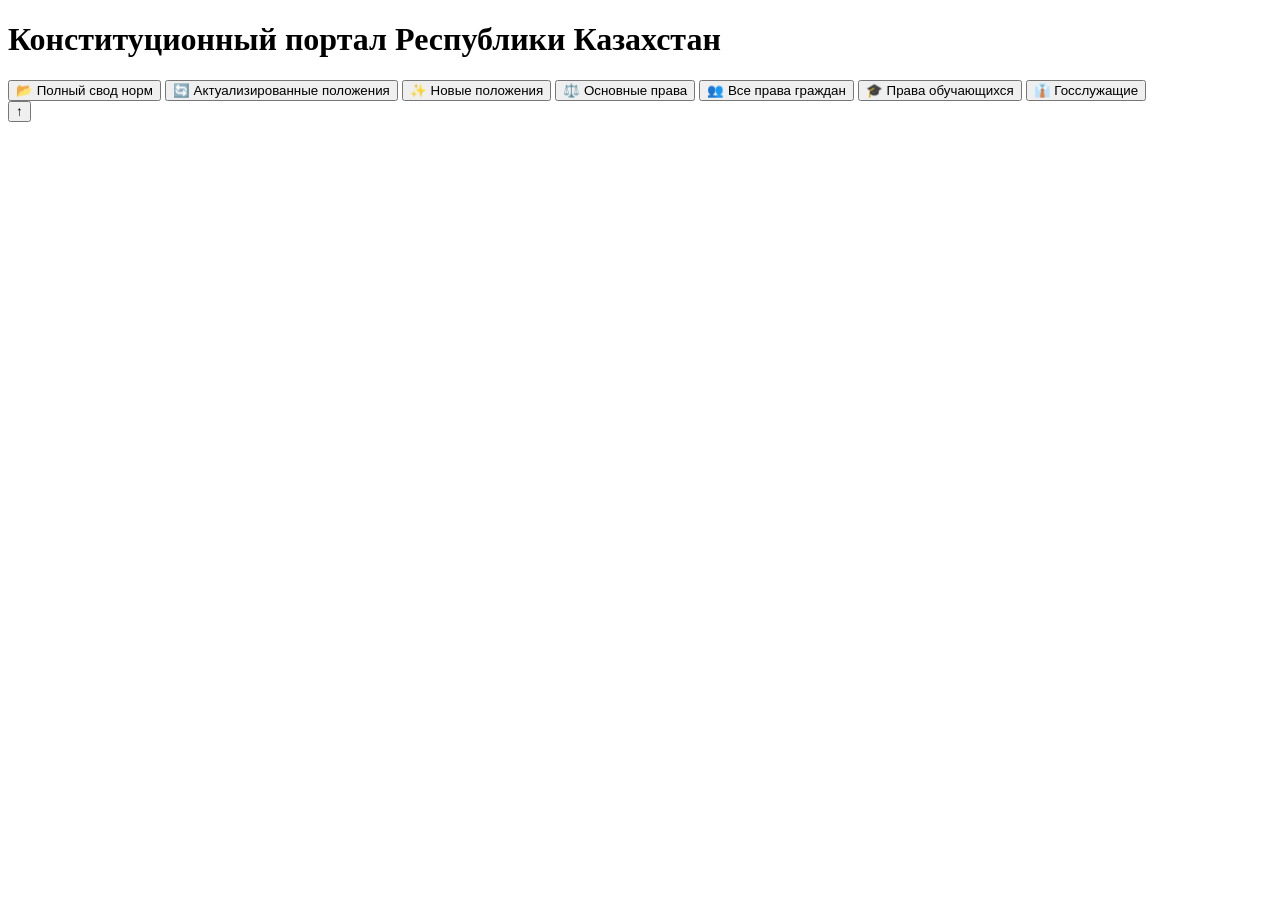
==== commit 65a67af8: "Update index.html" ====
--- a/index.html
+++ b/index.html
@@ -1,1797 +1,47 @@
 <!DOCTYPE html>
 <html lang="ru">
 <head>
-<meta charset="UTF-8">
-<script src="https://telegram.org/js/telegram-web-app.js"></script>
-<title>Конституция</title>
-<style>
-
-body {
-  font-family: Arial, sans-serif;
-  background: #0f172a;
-  color: white;
-  margin: 0;
-  padding: 20px;
-}
-
-.menu {
-  text-align: center;
-  margin-bottom: 20px;
-}
-
-h1 {
-  text-align: center;
-}
-
-
-/* КНОПКИ */
-button {
-  background: #1e293b;
-  color: white;
-  border: none;
-  padding: 10px 18px;
-  margin: 5px;
-  cursor: pointer;
-  border-radius: 10px;
-  transition: 0.2s;
-  font-size: 14px;
-}
-
-button:hover {
-  background: #3b82f6;
-  transform: scale(1.05);
-}
-
-
-/* КОНТЕНТ */
-#content {
-  margin-top: 20px;
-}
-
-
-/* СТАТЬИ */
-.article {
-  background: #1e293b;
-  padding: 15px;
-  border-radius: 12px;
-  margin-bottom: 15px;
-  box-shadow: 0 0 10px rgba(0,0,0,0.3);
-}
-
-.article h2 {
-  margin: 0 0 10px 0;
-  color: #60a5fa;
-}
-
-.article div {
-  line-height: 1.5;
-}
-
-#toTop {
-  position: fixed;
-  bottom: 20px;
-  right: 20px;
-  background: #3b82f6;
-  color: white;
-  border: none;
-  padding: 10px 15px;
-  border-radius: 10px;
-  cursor: pointer;
-  display: none;
-  font-size: 14px;
-  z-index: 1000;
-}
-
-#toTop:hover {
-  background: #2563eb;
-}
-</style>
-
+    <meta charset="UTF-8">
+    <meta name="viewport" content="width=device-width, initial-scale=1.0">
+    <title>Конституционный портал РК</title>
+    <link rel="stylesheet" href="main.css">
 </head>
 <body>
 
-<h1>Конституция РК</h1>
+    <header>
+        <h1>Конституционный портал Республики Казахстан</h1>
+    </header>
 
-<div class="menu">
+    <nav class="menu">
+        <button onclick="showAll()">📂 Полный свод норм</button>
+        <button onclick="showUpdated()">🔄 Актуализированные положения</button>
+        <button onclick="showNew()">✨ Новые положения</button>
+        <button onclick="showRights()">⚖️ Основные права</button>
+        <button onclick="showCitizens()">👥 Все права граждан</button>
+        <button onclick="showStudents()">🎓 Права обучающихся</button>
+        <button onclick="showGov()">👔 Госслужащие</button>
+    </nav>
 
-<button onclick="showAll()">
-Полный свод конституционных норм
-</button>
+    <main id="content"></main>
 
-<button onclick="showUpdated()">
-Актуализированные положения Конституции
-</button>
+    <button id="toTop" onclick="scrollTopNow()">↑</button>
 
-<button onclick="showNew()">
-Новые конституционные положения
-</button>
+    <script src="main.js"></script>
+    
+    <script>
+        window.onscroll = function() {
+            const btn = document.getElementById("toTop");
+            if (document.body.scrollTop > 300 || document.documentElement.scrollTop > 300) {
+                btn.style.display = "block";
+            } else {
+                btn.style.display = "none";
+            }
+        };
 
-<button onclick="showRights()">
-Основные права и свободы граждан
-</button>
-
-<button onclick="showStudents()">
-Права обучающихся (ученики и студенты)
-</button>
-
-<button onclick="showGov()">
-Права и обязанности государственных служащих
-</button>
-
-</div>
-
-<!-- СЮДА ВЫВОД -->
-<div id="content"></div>
-
-
-<script>
-
-// ================================
-// 🔥 1. ВСТАВЬ СЮДА ВЕСЬ ТЕКСТ
-// ================================
-const FULL_TEXT = `
-Раздел I
-Статья 1
-1. Республика Казахстан утверждает себя демократическим, светским, правовым
-и социальным государством, высшими ценностями которого являются человек,
-его жизнь, права и свободы.
-2. Основополагающими принципами деятельности Республики являются:
-общественное согласие и политическая стабильность, экономическое развитие
-на благо всего народа, казахстанский патриотизм, решение наиболее важных
-вопросов государственной жизни демократическими методами, включая
-голосование на республиканском референдуме или в Парламенте.
-Статья 2
-1. Республика Казахстан является унитарным государством с президентской
-формой правления.
-2. Суверенитет Республики распространяется на всю ее территорию.
-Государство обеспечивает целостность, неприкосновенность и неотчуждаемость
-своей территории.
-3. Административно-территориальное устройство Республики, статус ее столицы
-определяются законом. Столицей Казахстана является город Астана.
-3-1. В пределах города Астаны может быть установлен особый правовой режим в
-финансовой сфере в соответствии с конституционным законом.
-4. Наименования Республика Казахстан и Казахстан равнозначны.
-Статья 3
-1. Единственным источником государственной власти является народ.
-2. Народ осуществляет власть непосредственно через республиканский
-референдум и свободные выборы, а также делегирует осуществление своей
-власти государственным органам.
-3. Никто не может присваивать власть в Республике Казахстан. Присвоение
-власти преследуется по закону. Право выступать от имени народа и государства
-принадлежит Президенту, а также Парламенту Республики в пределах его
-конституционных полномочий. Правительство Республики и иные
-государственные органы выступают от имени государства в пределах
-делегированных им полномочий.
-4. Государственная власть в Республике едина, осуществляется на основе
-Конституции и законов в соответствии с принципом ее разделения на
-законодательную, исполнительную и судебную ветви и взаимодействия между
-собой с использованием системы сдержек и противовесов.
-Статья 4
-1. Действующим правом в Республике Казахстан являются нормы Конституции,
-соответствующих ей законов, иных нормативных правовых актов,
-международных договорных и иных обязательств Республики, а также
-нормативных постановлений Конституционного Суда и Верховного Суда
-Республики.
-2. Конституция имеет высшую юридическую силу и прямое действие на всей
-территории Республики.
-3. Международные договоры, ратифицированные Республикой, имеют
-приоритет перед ее законами. Порядок и условия действия на территории
-Республики Казахстан международных договоров, участником которых является
-Казахстан, определяются законодательством Республики.
-4. Все законы, международные договоры, участником которых является
-Республика, публикуются. Официальное опубликование нормативных правовых
-актов, касающихся прав, свобод и обязанностей граждан, является обязательным
-условием их применения.
-Статья 5
-1. В Республике Казахстан признаются идеологическое и политическое
-многообразие. Не допускается создание в государственных органах
-организаций политических партий.
-2. Общественные объединения равны перед законом. Не допускается
-незаконное вмешательство государства в дела общественных объединений и
-общественных объединений в дела государства, возложение на общественные
-объединения функций государственных органов.
-3. Запрещаются создание и деятельность общественных объединений, цели или
-действия которых направлены на насильственное изменение конституционного
-строя, нарушение целостности Республики, подрыв безопасности государства,
-разжигание социальной, расовой, национальной, религиозной, сословной и
-родовой розни, а также создание не предусмотренных законодательством
-военизированных формирований.
-4. В Республике не допускается деятельность политических партий и
-профессиональных союзов других государств, партий на религиозной основе, а
-также финансирование политических партий и профессиональных союзов
-иностранными юридическими лицами и гражданами, иностранными
-государствами и международными организациями.
-5. Деятельность иностранных религиозных объединений на территории
-Республики, а также назначение иностранными религиозными центрами
-руководителей религиозных объединений в Республике осуществляются по
-согласованию с соответствующими государственными органами Республики.
-Статья 6
-1. В Республике Казахстан признаются и равным образом защищаются
-государственная и частная собственность.
-2. Собственность обязывает, пользование ею должно одновременно служить
-общественному благу. Субъекты и объекты собственности, объем и пределы
-осуществления собственниками своих прав, гарантии их защиты определяются
-законом.
-3. Земля и ее недра, воды, растительный и животный мир, другие природные
-ресурсы принадлежат народу. От имени народа право собственности
-осуществляет государство. Земля может находиться также в частной
-собственности на основаниях, условиях и в пределах, установленных законом.
-Статья 7
-1. В Республике Казахстан государственным является казахский язык.
-2. В государственных организациях и органах местного самоуправления
-наравне с казахским официально употребляется русский язык.
-3. Государство заботится о создании условий для изучения и развития языков
-народа Казахстана.
-Статья 8
-Республика Казахстан уважает принципы и нормы международного права,
-проводит политику сотрудничества и добрососедских отношений между
-государствами, их равенства и невмешательства во внутренние дела друг друга,
-мирного разрешения международных споров, отказывается от применения
-первой вооруженной силы.
-Статья 9
-Республика Казахстан имеет государственные символы - Флаг, Герб и Гимн. Их
-описание и порядок официального использования устанавливаются
-конституционным законом.
-Статья 10
-1. Гражданство Республики Казахстан приобретается и прекращается в
-соответствии с законом, является единым и равным независимо от оснований
-его приобретения.
-2. Гражданин Республики не может быть лишен гражданства, права изменить
-свое гражданство, а также не может быть изгнан за пределы Казахстана.
-Лишение гражданства допускается лишь по решению суда за совершение
-террористических преступлений, а также за причинение иного тяжкого вреда
-жизненно важным интересам Республики Казахстан.
-3. За гражданином Республики не признается гражданство другого государства.
-Раздел II  |  Человек и гражданин
-Статья 11
-1. Гражданин Республики Казахстан не может быть выдан иностранному
-государству, если иное не установлено международными договорами
-Республики.
-2. Республика гарантирует своим гражданам защиту и покровительство за ее
-пределами.
-Статья 12
-1. В Республике Казахстан признаются и гарантируются права и свободы
-человека в соответствии с Конституцией.
-2. Права и свободы человека принадлежат каждому от рождения, признаются
-абсолютными и неотчуждаемыми, определяют содержание и применение
-законов и иных нормативных правовых актов.
-3. Гражданин Республики в силу самого своего гражданства имеет права и несет
-обязанности.
-4. Иностранцы и лица без гражданства пользуются в Республике правами и
-свободами, а также несут обязанности, установленные для граждан, если иное
-не предусмотрено Конституцией, законами и международными договорами.
-5. Осуществление прав и свобод человека и гражданина не должно нарушать
-прав и свобод других лиц, посягать на конституционный строй и общественную
-нравственность.
-Статья 13
-1. Каждый имеет право на признание его правосубъектности и вправе защищать
-свои права и свободы всеми не противоречащими закону способами, включая
-необходимую оборону.
-2. Каждый имеет право на судебную защиту своих прав и свобод.
-3. Каждый имеет право на получение квалифицированной юридической
-помощи. В случаях, предусмотренных законом, юридическая помощь
-оказывается бесплатно.
-Статья 14
-1. Все равны перед законом и судом.
-2. Никто не может подвергаться какой-либо дискриминации по мотивам
-происхождения, социального, должностного и имущественного положения,
-пола, расы, национальности, языка, отношения к религии, убеждений, места
-жительства или по любым иным обстоятельствам.
-Статья 15
-1. Каждый имеет право на жизнь.
-2. Никто не вправе произвольно лишать человека жизни. Смертная казнь
-запрещается.
-Статья 16
-1. Каждый имеет право на личную свободу.
-2. Арест и содержание под стражей допускаются только в предусмотренных
-законом случаях и лишь с санкции суда с предоставлением арестованному
-права обжалования. Без санкции суда лицо может быть подвергнуто
-задержанию на срок не более семидесяти двух часов.
-3. Каждый задержанный, арестованный, обвиняемый в совершении
-преступления имеет право пользоваться помощью адвоката (защитника) с
-момента, соответственно, задержания, ареста или предъявления обвинения.
-Статья 17
-1. Достоинство человека неприкосновенно.
-2. Никто не должен подвергаться пыткам, насилию, другому жестокому или
-унижающему человеческое достоинство обращению или наказанию.
-Статья 18
-1. Каждый имеет право на неприкосновенность частной жизни, личную и
-семейную тайну, защиту своей чести и достоинства.
-2. Каждый имеет право на тайну личных вкладов и сбережений, переписки,
-телефонных переговоров, почтовых, телеграфных и иных сообщений.
-Ограничения этого права допускаются только в случаях и в порядке, прямо
-установленных законом.
-3. Государственные органы, общественные объединения, должностные лица и
-средства массовой информации обязаны обеспечить каждому гражданину
-возможность ознакомиться с затрагивающими его права и интересы
-документами, решениями и источниками информации.
-Статья 19
-1. Каждый вправе определять и указывать или не указывать свою национальную,
-партийную и религиозную принадлежность.
-2. Каждый имеет право на пользование родным языком и культурой, на
-свободный выбор языка общения, воспитания, обучения и творчества.
-Статья 20
-1. Свобода слова и творчества гарантируются. Цензура запрещается.
-2. Каждый имеет право свободно получать и распространять информацию
-любым, не запрещенным законом способом. Перечень сведений, составляющих
-государственные секреты Республики Казахстан, определяется законом.
-3. Не допускаются пропаганда или агитация насильственного изменения
-конституционного строя, нарушения целостности Республики, подрыва
-безопасности государства, войны, социального, расового, национального,
-религиозного, сословного и родового превосходства, а также культа жестокости
-и насилия.
-Статья 21
-1. Каждому, кто законно находится на территории Республики Казахстан,
-принадлежит право свободного передвижения по ее территории и свободного
-выбора местожительства, кроме случаев, оговоренных законом.
-2. Каждый имеет право выезжать за пределы Республики. Граждане Республики
-имеют право беспрепятственного возвращения в Республику.
-Статья 22
-1. Каждый имеет право на свободу совести.
-2. Осуществление права на свободу совести не должно обуславливать или
-ограничивать общечеловеческие и гражданские права и обязанности перед
-государством.
-Статья 23
-1. Граждане Республики Казахстан имеют право на свободу объединений.
-Деятельность общественных объединений регулируется законом.
-2. Председатели и судьи Конституционного Суда, Верховного Суда и иных судов,
-председатели и члены Центральной избирательной комиссии, Высшей
-аудиторской палаты Республики, военнослужащие, работники органов
-национальной безопасности, правоохранительных органов не должны состоять
-в политических партиях, профессиональных союзах, выступать в поддержку
-какой-либо политической партии.
-Статья 24
-1. Каждый имеет право на свободу труда, свободный выбор рода деятельности и
-профессии. Принудительный труд допускается только на основании судебного
-акта о признании виновным в совершении уголовного или административного
-правонарушения либо в условиях чрезвычайного или военного положения.
-2. Каждый имеет право на условия труда, отвечающие требованиям
-безопасности и гигиены, на вознаграждение за труд без какой-либо
-дискриминации, а также на социальную защиту от безработицы.
-3. Признается право на индивидуальные и коллективные трудовые споры с
-использованием установленных законом способов их разрешения, включая
-право на забастовку.
-4. Каждый имеет право на отдых. Работающим по трудовому договору
-гарантируются установленные законом продолжительность рабочего времени,
-выходные и праздничные дни, оплачиваемый ежегодный отпуск.
-Статья 25
-1. Жилище неприкосновенно. Не допускается лишение жилища, иначе как по
-решению суда. Проникновение в жилище, производство его осмотра и обыска
-допускаются лишь в случаях и в порядке, установленных законом.
-2. В Республике Казахстан создаются условия для обеспечения граждан жильем.
-Указанным в законе категориям граждан, нуждающимся в жилье, оно
-предоставляется за доступную плату из государственных жилищных фондов в
-соответствии с установленными законом нормами.
-Статья 26
-1. Граждане Республики Казахстан могут иметь в частной собственности любое
-законно приобретенное имущество.
-2. Собственность, в том числе право наследования, гарантируется законом.
-3. Никто не может быть лишен своего имущества, иначе как по решению суда.
-Принудительное отчуждение имущества для государственных нужд в
-исключительных случаях, предусмотренных законом, может быть произведено
-при условии равноценного его возмещения.
-4. Каждый имеет право на свободу предпринимательской деятельности,
-свободное использование своего имущества для любой законной
-предпринимательской деятельности. Монополистическая деятельность
-регулируется и ограничивается законом. Недобросовестная конкуренция
-запрещается.
-Статья 27
-1. Брак и семья, материнство, отцовство и детство находятся под защитой
-государства.
-2. Забота о детях и их воспитание являются естественным правом и
-обязанностью родителей.
-3. Совершеннолетние трудоспособные дети обязаны заботиться о
-нетрудоспособных родителях.
-Статья 28
-1. Гражданину Республики Казахстан гарантируется минимальный размер
-заработной платы и пенсии, социальное обеспечение по возрасту, в случае
-болезни, инвалидности, потери кормильца и по иным законным основаниям.
-2. Поощряются добровольное социальное страхование, создание
-дополнительных форм социального обеспечения и благотворительность.
-Статья 29
-1. Граждане Республики Казахстан имеют право на охрану здоровья.
-2. Граждане Республики вправе получать бесплатно гарантированный объем
-медицинской помощи, установленный законом.
-3. Получение платной медицинской помощи в государственных и частных
-лечебных учреждениях, а также у лиц, занимающихся частной медицинской
-практикой, производится на основаниях и в порядке, установленных законом.
-Статья 30
-1. Гражданам гарантируется бесплатное среднее образование в государственных
-учебных заведениях. Среднее образование обязательно.
-2. Гражданин имеет право на получение на конкурсной основе бесплатного
-высшего образования в государственном высшем учебном заведении.
-3. Получение платного образования в частных учебных заведениях
-осуществляется на основаниях и в порядке, установленных законом.
-4. Государство устанавливает общеобязательные стандарты образования.
-Деятельность любых учебных заведений должна соответствовать этим
-стандартам.
-Статья 31
-1. Государство ставит целью охрану окружающей среды, благоприятной для
-жизни и здоровья человека.
-2. Сокрытие должностными лицами фактов и обстоятельств, угрожающих жизни
-и здоровью людей, влечет ответственность в соответствии с законом.
-Статья 32
-Граждане Республики Казахстан вправе мирно и без оружия собираться,
-проводить собрания, митинги и демонстрации, шествия и пикетирование.
-Пользование этим правом может ограничиваться законом в интересах
-государственной безопасности, общественного порядка, охраны здоровья,
-защиты прав и свобод других лиц.
-Статья 33
-1. Граждане Республики Казахстан имеют право участвовать в управлении
-делами государства непосредственно и через своих представителей,
-обращаться лично, а также направлять индивидуальные и коллективные
-обращения в государственные органы и органы местного самоуправления.
-2. Граждане Республики имеют право избирать и быть избранными в
-государственные органы и органы местного самоуправления, а также
-участвовать в республиканском референдуме.
-3. Не имеют право избирать и быть избранными, участвовать в республиканском
-референдуме граждане, признанные судом недееспособными, а также
-содержащиеся в местах лишения свободы по приговору суда.
-4. Граждане Республики имеют равное право на доступ к государственной
-службе. Требования, предъявляемые к кандидату на должность
-государственного служащего, обусловливаются только характером должностных
-обязанностей и устанавливаются законом.
-Статья 34
-1. Каждый обязан соблюдать Конституцию и законодательство Республики
-Казахстан, уважать права, свободы, честь и достоинство других лиц.
-2. Каждый обязан уважать государственные символы Республики.
-Статья 35
-Уплата законно установленных налогов, сборов и иных обязательных платежей
-является долгом и обязанностью каждого.
-Статья 36
-1. Защита Республики Казахстан является священным долгом и обязанностью
-каждого ее гражданина.
-2. Граждане Республики несут воинскую службу в порядке и видах,
-установленных законом.
-Статья 37
-Граждане Республики Казахстан обязаны заботиться о сохранении
-исторического и культурного наследия, беречь памятники истории и культуры.
-Статья 38
-Граждане Республики Казахстан обязаны сохранять природу и бережно
-относиться к природным богатствам.
-Статья 39
-1. Права и свободы человека и гражданина могут быть ограничены только
-законами и лишь в той мере, в какой это необходимо в целях защиты
-конституционного строя, охраны общественного порядка, прав и свобод
-человека, здоровья и нравственности населения.
-2. Признаются неконституционными любые действия, способные нарушить
-межнациональное и межконфессиональное согласие.
-3. Не допускается ни в какой форме ограничение прав и свобод граждан по
-политическим мотивам. Ни в каких случаях не подлежат ограничению права и
-свободы, предусмотренные статьями 11, 13–15, пунктом 1 статьи 16, статьей 17,
-статьей 19, статьей 22, пунктом 2 статьи 26 Конституции.
-Раздел III
-Президент
-Статья 40
-1. Президент Республики Казахстан является главой государства, его высшим
-должностным лицом, определяющим основные направления внутренней и
-внешней политики государства и представляющим Казахстан внутри страны и в
-международных отношениях.
-2. Президент Республики - символ и гарант единства народа и государственной
-власти, незыблемости Конституции, прав и свобод человека и гражданина.
-3. Президент Республики обеспечивает согласованное функционирование всех
-ветвей государственной власти и ответственность органов власти перед
-народом.
-Статья 41
-1. Президент Республики Казахстан избирается в соответствии с
-конституционным законом совершеннолетними гражданами Республики на
-основе всеобщего, равного и прямого избирательного права при тайном
-голосовании сроком на семь лет.
-2. Президентом Республики Казахстан может быть избран гражданин
-Республики по рождению, не моложе сорока лет, свободно владеющий
-государственным языком, проживающий в Казахстане последние пятнадцать лет
-и имеющий высшее образование. Конституционным законом могут
-устанавливаться дополнительные требования к кандидатам в Президенты
-Республики.
-3. Очередные выборы Президента Республики проводятся в первое
-воскресенье декабря и не могут совпадать по срокам с выборами нового состава
-Парламента Республики.
-3-1. Внеочередные президентские выборы назначаются решением Президента
-Республики и проводятся в порядке и сроки, установленные конституционным
-законом.
-4. Исключен Законом Республики Казахстан от 07.10.1998 года № 284.
-5. Кандидат, набравший более пятидесяти процентов голосов избирателей,
-принявших участие в голосовании, считается избранным. В случае, если ни один
-из кандидатов не набрал указанного числа голосов, проводится повторное
-голосование, в котором участвуют два кандидата, набравшие большее число
-голосов. Избранным считается кандидат, набравший большее число голосов
-избирателей, принявших участие в голосовании.
-Статья 42
-1. Президент Республики Казахстан вступает в должность с момента принесения
-народу следующей присяги: «Торжественно клянусь верно служить народу
-Казахстана, строго следовать Конституции и законам Республики Казахстан,
-гарантировать права и свободы граждан, добросовестно выполнять
-возложенные на меня высокие обязанности Президента Республики Казахстан».
-2. Присяга приносится во вторую среду января в торжественной обстановке в
-присутствии депутатов Парламента, судей Конституционного Суда, Верховного
-Суда, а также экс-Президентов Республики. В случае, предусмотренном статьей
-48 Конституции, лицом, принявшим на себя полномочия Президента
-Республики Казахстан, присяга приносится в течение одного месяца со дня
-принятия полномочий Президента Республики.
-3. Полномочия Президента Республики прекращаются с момента вступления в
-должность вновь избранного Президента Республики, а также в случае
-досрочного освобождения или отрешения Президента от должности либо его
-кончины. Все бывшие Президенты Республики, кроме отрешенных от
-должности, имеют звание экс-Президента Республики Казахстан.
-4. Исключен Законом Республики Казахстан от 07.10.1998 года № 284.
-5. Одно и то же лицо не может быть избрано Президентом Республики более
-одного раза.
-Статья 43
-1. Президент Республики Казахстан не вправе быть депутатом
-представительного органа, занимать иные оплачиваемые должности и
-осуществлять предпринимательскую деятельность.
-2. Исключен Законом Республики Казахстан от 21.05.2007 года № 254.
-3. На период осуществления своих полномочий Президент Республики
-Казахстан не должен состоять в политической партии.
-4. Близкие родственники Президента Республики Казахстан не вправе занимать
-должности политических государственных служащих, руководителей субъектов
-квазигосударственного сектора.
-Статья 44
-Президент Республики Казахстан:
-1) обращается с ежегодным посланием к народу Казахстана о положении в
-стране и основных направлениях внутренней и внешней политики Республики;
-2) назначает очередные и внеочередные выборы в Парламент Республики и его
-Палаты; созывает первую сессию Парламента и принимает присягу его
-депутатов народу Казахстана; созывает внеочередную сессию Парламента;
-подписывает представленный Парламентом закон в течение одного месяца,
-обнародует закон либо возвращает закон или отдельные его статьи для
-повторного обсуждения и голосования;
-3) после консультаций с фракциями политических партий, представленных в
-Мажилисе Парламента, вносит на рассмотрение Мажилиса для дачи согласия
-кандидатуру Премьер-Министра Республики; с согласия Мажилиса Парламента
-назначает на должность Премьер-Министра Республики; освобождает от
-должности Премьер-Министра Республики; по представлению
-Премьер-Министра определяет структуру Правительства; по представлению
-Премьер-Министра, внесенному после консультаций с Мажилисом Парламента,
-назначает на должности членов Правительства; самостоятельно назначает на
-должности министров иностранных дел, обороны, внутренних дел; освобождает
-от должностей членов Правительства; принимает присягу членов
-Правительства; при необходимости председательствует на заседаниях
-Правительства по особо важным вопросам;
-4) с согласия Сената Парламента назначает на должности Председателя
-Конституционного Суда, Председателя Национального Банка, Председателя
-Высшего Судебного Совета, Генерального Прокурора и Председателя Комитета
-национальной безопасности Республики Казахстан; освобождает их от
-должностей;
-5) образует, упраздняет и реорганизует государственные органы,
-непосредственно подчиненные и подотчетные Президенту Республики,
-назначает на должности и освобождает от должностей их руководителей;
-6) назначает и отзывает глав дипломатических представительств Республики;
-7) назначает на должности сроком на пять лет Председателя и двух членов
-Центральной избирательной комиссии, Председателя и двух членов Высшей
-аудиторской палаты;
-8) исключен Законом Республики Казахстан от 10.03.2017 года № 51-VI;
-9) исключен Законом Республики Казахстан от 10.03.2017 года № 51-VI;
-10) принимает решение о проведении республиканского референдума;
-10-1) в интересах защиты прав и свобод человека и гражданина, обеспечения
-национальной безопасности, суверенитета и целостности государства
-направляет обращение в Конституционный Суд о рассмотрении вступившего в
-силу закона или иного правового акта на соответствие Конституции Республики,
-о даче заключения в случае, предусмотренном пунктом 3 статьи 91 Конституции
-Республики Казахстан;
-11) ведет переговоры и подписывает международные договоры Республики;
-подписывает ратификационные грамоты; принимает верительные и отзывные
-грамоты аккредитованных при нем дипломатических и иных представителей
-иностранных государств;
-12) является Верховным Главнокомандующим Вооруженными Силами
-Республики, назначает на должность и освобождает от должности высшее
-командование Вооруженных Сил;
-13) награждает государственными наградами Республики, присваивает
-почетные, высшие воинские и иные звания, классные чины, дипломатические
-ранги, квалификационные классы;
-14) решает вопросы гражданства Республики, предоставления политического
-убежища;
-15) осуществляет помилование граждан;
-16) в случае, когда демократические институты, независимость и
-территориальная целостность, политическая стабильность Республики,
-безопасность ее граждан находятся под серьезной и непосредственной угрозой
-и нарушено нормальное функционирование конституционных органов
-государства, после официальных консультаций с Премьер-Министром и
-председателями Палат Парламента Республики принимает меры, диктуемые
-названными обстоятельствами, включая введение на всей территории
-Казахстана и в отдельных его местностях чрезвычайного положения,
-применение Вооруженных Сил Республики, с незамедлительным
-информированием об этом Парламента Республики;
-17) в случае агрессии против Республики либо непосредственной внешней
-угрозы ее безопасности вводит на всей территории Республики или в отдельных
-ее местностях военное положение, объявляет частичную или общую
-мобилизацию и незамедлительно информирует об этом Парламент Республики;
-18) формирует подчиненную ему Службу государственной охраны;
-19) назначает на должность и освобождает от должности Государственного
-советника Республики Казахстан, определяет его статус и полномочия;
-формирует Администрацию Президента Республики;
-20) образует Совет Безопасности и иные консультативно-совещательные органы,
-а также Ассамблею народа Казахстана и Высший Судебный Совет;
-21) осуществляет другие полномочия в соответствии с Конституцией и законами
-Республики.
-Статья 45
-1. Президент Республики Казахстан на основе и во исполнение Конституции и
-законов издает указы и распоряжения, имеющие обязательную силу на всей
-территории Республики.
-2. Исключен Законом Республики Казахстан от 10.03.2017 года № 51-VI.
-3. Акты Парламента, подписываемые Президентом Республики, а также акты
-Президента, издаваемые по инициативе Правительства, предварительно
-скрепляются соответственно подписью Председателя каждой из Палат
-Парламента либо Премьер-Министра, на которых возлагается юридическая
-ответственность за законность данных актов.
-Статья 46
-1. Президент Республики Казахстан, его честь и достоинство неприкосновенны.
-2. Обеспечение, обслуживание и охрана Президента Республики и его семьи
-осуществляются за счет государства.
-3. Положения настоящей статьи распространяются на экс-Президентов
-Республики.
-4. Исключен Законом Республики Казахстан от 08.06.2022 года.
-Статья 47
-1. Президент Республики Казахстан может быть досрочно освобожден от
-должности при устойчивой неспособности осуществлять свои обязанности по
-болезни. В этом случае Парламент образует комиссию, состоящую из равного от
-каждой Палаты числа депутатов и специалистов в соответствующих областях
-медицины. Решение о досрочном освобождении принимается на совместном
-заседании Палат Парламента большинством не менее трех четвертей от общего
-числа депутатов каждой из Палат на основании заключения комиссии и
-заключения Конституционного Суда о соблюдении установленных
-конституционных процедур.
-2. Президент Республики несет ответственность за действия, совершенные при
-исполнении своих обязанностей, только в случае государственной измены и
-может быть за это отрешен от должности Парламентом. Решение о выдвижении
-обвинения и его расследовании может быть принято большинством от общего
-числа депутатов Мажилиса по инициативе не менее чем одной трети его
-депутатов. Расследование обвинения организуется Сенатом, и его результаты
-большинством голосов от общего числа депутатов Сената передаются на
-рассмотрение совместного заседания Палат Парламента. Окончательное
-решение по данному вопросу принимается на совместном заседании Палат
-Парламента большинством не менее трех четвертей от общего числа голосов
-депутатов каждой из Палат при наличии заключения Верховного Суда об
-обоснованности обвинения и заключения Конституционного Суда о
-соблюдении установленных конституционных процедур. Непринятие
-окончательного решения в течение двух месяцев с момента предъявления
-обвинения влечет за собой признание обвинения против Президента
-Республики отклоненным. Отклонение обвинения Президента Республики в
-совершении государственной измены на любой его стадии влечет за собой
-досрочное прекращение полномочий депутатов Мажилиса, инициировавших
-рассмотрение данного вопроса.
-3. Вопрос об отрешении Президента Республики от должности не может быть
-возбужден в период рассмотрения им вопроса о досрочном прекращении
-полномочий Парламента Республики или Мажилиса Парламента.
-Статья 48
-1. В случае досрочного освобождения или отрешения от должности Президента
-Республики Казахстан, а также его смерти полномочия Президента Республики
-на оставшийся срок переходят к Председателю Сената Парламента; при
-невозможности Председателя Сената принять на себя полномочия Президента
-они переходят к Председателю Мажилиса Парламента; при невозможности
-Председателя Мажилиса принять на себя полномочия Президента они
-переходят к Премьер-Министру Республики. Лицо, принявшее на себя
-полномочия Президента Республики, складывает с себя соответственно
-полномочия Председателя Сената, Председателя Мажилиса,
-Премьер-Министра. В этом случае замещение вакантных государственных
-должностей осуществляется в порядке, предусмотренном Конституцией.
-2. Лицо, принявшее на себя полномочия Президента Республики Казахстан, по
-основаниям и в порядке, предусмотренными пунктом 1 настоящей статьи, не
-вправе инициировать изменения и дополнения в Конституцию Республики
-Казахстан.
-Раздел IV
-Парламент
-Статья 49
-1. Парламент Республики Казахстан является высшим представительным
-органом Республики, осуществляющим законодательную власть.
-2. Полномочия Парламента начинаются с момента открытия его первой сессии и
-заканчиваются с началом работы первой сессии Парламента нового созыва.
-3. Полномочия Парламента могут быть прекращены досрочно в случаях и
-порядке, предусмотренных Конституцией.
-4. Организация и деятельность Парламента, правовое положение его депутатов
-определяются конституционным законом.
-Статья 50
-1. Парламент состоит из двух Палат: Сената и Мажилиса, действующих на
-постоянной основе.
-2. Сенат образуют депутаты, представляющие в порядке, установленном
-конституционным законом, по два человека от каждой области, города
-республиканского значения и столицы Республики Казахстан. Десять депутатов
-Сената назначаются Президентом Республики, пять из которых – по
-предложению Ассамблеи народа Казахстана.
-3. Мажилис состоит из девяноста восьми депутатов, избираемых в порядке,
-установленном конституционным законом по смешанной избирательной
-системе: по системе пропорционального представительства по территории
-единого общенационального избирательного округа, а также по одномандатным
-территориальным избирательным округам.
-4. Депутат Парламента не может быть одновременно членом обеих Палат.
-5. Срок полномочий депутатов Сената - шесть лет, срок полномочий депутатов
-Мажилиса - пять лет.
-Статья 51
-1. Избрание депутатов Мажилиса осуществляется на основе всеобщего, равного
-и прямого избирательного права при тайном голосовании. Очередные выборы
-депутатов Мажилиса проводятся не позднее чем за два месяца до окончания
-срока полномочий действующего созыва Парламента.
-2. Избрание депутатов Сената осуществляется на основе косвенного
-избирательного права при тайном голосовании. Половина избираемых
-депутатов Сената переизбирается каждые три года. При этом их очередные
-выборы проводятся не позднее чем за два месяца до окончания срока их
-полномочий.
-3. Внеочередные выборы депутатов Парламента или Мажилиса Парламента
-проводятся в течение двух месяцев со дня досрочного прекращения
-полномочий соответственно Парламента или Мажилиса Парламента.
-4. Депутатом Парламента может быть лицо, состоящее в гражданстве
-Республики Казахстан и постоянно проживающее на ее территории последние
-десять лет. Депутатом Сената может быть лицо, достигшее тридцати лет,
-имеющее высшее образование и стаж работы не менее пяти лет, постоянно
-проживающее на территории соответствующей области, города
-республиканского значения либо столицы Республики не менее трех лет.
-Депутатом Мажилиса может быть лицо, достигшее двадцати пяти лет.
-5. Выборы депутатов Парламента Республики регулируются конституционным
-законом.
-6. Депутат Парламента приносит присягу народу Казахстана.
-Статья 52
-1. Исключен Законом Республики Казахстан от 21.05.2007 года № 254.
-2. Депутаты Парламента обязаны принимать участие в его работе. Голосование в
-Парламенте осуществляется депутатом только лично. Отсутствие депутата без
-уважительных причин на заседаниях Палат и их органов более трех раз как и
-передача права голоса, влечет за собой применение к депутату установленных
-законом мер взыскания.
-3. Депутат Парламента не вправе быть депутатом другого представительного
-органа, занимать иные оплачиваемые должности, кроме преподавательской,
-научной или иной творческой деятельности, осуществлять
-предпринимательскую деятельность, входить в состав руководящего органа или
-наблюдательного совета коммерческой организации. Нарушение настоящего
-правила влечет за собой прекращение полномочий депутата.
-4. Депутат Парламента в течение срока своих полномочий не может быть
-арестован, подвергнут приводу, мерам административного взыскания,
-налагаемым в судебном порядке, привлечен к уголовной ответственности без
-согласия соответствующей Палаты, кроме случаев задержания на месте
-преступления или совершения тяжких преступлений.
-5. Полномочия депутата Парламента прекращаются в случаях подачи в отставку,
-его смерти, признания депутата по вступившему в законную силу решению суда
-недееспособным, умершим или безвестно отсутствующим и иных
-предусмотренных Конституцией и конституционным законом случаях.
-Депутат Парламента лишается своего мандата при:
-1) его выезде на постоянное место жительства за пределы Казахстана;
-2) вступлении в законную силу в отношении его обвинительного приговора суда;
-3) утрате гражданства Республики Казахстан.
-Депутат Мажилиса Парламента лишается своего мандата при:
-1) выходе или исключении депутата из политической партии, от которой в
-соответствии с конституционным законом он избран на основе партийного
-списка;
-2) прекращении деятельности политической партии, от которой в соответствии с
-конституционным законом депутат избран на основе партийного списка;
-3) отзыве избирателями в порядке, определяемом конституционным законом,
-депутата, избранного по одномандатному территориальному избирательному
-округу.
-Полномочия назначенных депутатов Сената Парламента могут быть досрочно
-прекращены по решению Президента Республики.
-Полномочия депутатов Парламента и Мажилиса Парламента прекращаются в
-случаях роспуска соответственно Парламента или Мажилиса Парламента.
-6. Подготовка вопросов, связанных с применением к депутатам мер взыскания,
-соблюдением ими требований пункта 3 настоящей статьи, правил депутатской
-этики, а также прекращением полномочий депутатов и лишением их
-полномочий и депутатской неприкосновенности, возлагается на Центральную
-избирательную комиссию Республики Казахстан.
-Статья 53
-Парламент на совместном заседании Палат:
-1) по предложению Президента Республики Казахстан вносит изменения и
-дополнения в Конституцию;
-1-1) принимает конституционные законы;
-1-2) проводит повторное обсуждение и голосование по конституционным
-законам или статьям конституционного закона, вызвавшим возражения
-Президента Республики, в месячный срок со дня направления возражений.
-Несоблюдение этого срока означает принятие возражений Президента. Если
-Парламент большинством в три четверти голосов от общего числа депутатов
-каждой из Палат преодолеет возражения Президента, Президент в течение
-одного месяца подписывает конституционный закон. Если возражения
-Президента не преодолены, конституционный закон считается непринятым или
-принятым в редакции, предложенной Президентом;
-2) утверждает отчеты Правительства и Высшей аудиторской палаты об
-исполнении республиканского бюджета. Неутверждение Парламентом отчета
-Правительства об исполнении республиканского бюджета означает выражение
-Парламентом вотума недоверия Правительству;
-3) исключен Законом Республики Казахстан от 10.03.2017 года № 51-VI;
-4) решает вопросы войны и мира;
-5) принимает по предложению Президента Республики решение об
-использовании Вооруженных Сил Республики для выполнения международных
-обязательств по поддержанию мира и безопасности;
-6) заслушивает ежегодные послания Конституционного Суда о состоянии
-конституционной законности в Республике;
-7) образует совместные комиссии Палат, избирает и освобождает от должности
-их председателей, заслушивает отчеты о деятельности комиссий;
-8) осуществляет иные полномочия, возложенные на Парламент Конституцией.
-Статья 54
-1. Парламент принимает законы в раздельном заседании Палат путем
-последовательного рассмотрения вопросов вначале в Мажилисе, а затем в
-Сенате, в том числе:
-1) утверждает республиканский бюджет, вносит в него изменения и дополнения;
-2) устанавливает и отменяет государственные налоги и сборы;
-3) устанавливает порядок решения вопросов
-административно-территориального устройства Казахстана;
-4) учреждает государственные награды, устанавливает почетные, воинские и
-иные звания, классные чины, дипломатические ранги Республики, определяет
-государственные символы Республики;
-5) решает вопросы о государственных займах и оказании Республикой
-экономической и иной помощи;
-6) решает вопросы амнистии;
-7) ратифицирует и денонсирует международные договоры Республики.
-2. Парламент в раздельном заседании Палат путем последовательного
-рассмотрения вопросов вначале в Мажилисе, а затем в Сенате:
-1) обсуждает отчеты об исполнении республиканского бюджета;
-2) проводит повторное обсуждение и голосование по законам или статьям
-закона, вызвавшим возражения Президента Республики, в месячный срок со
-дня направления возражений. Несоблюдение этого срока означает принятие
-возражений Президента. Если Мажилис и Сенат большинством в две трети
-голосов от общего числа депутатов каждой из Палат преодолеют возражения
-Президента, Президент в течение одного месяца подписывает закон. Если
-возражения Президента не преодолены хотя бы одной из Палат, закон считается
-непринятым или принятым в редакции, предложенной Президентом;
-3) проявляет инициативу о назначении республиканского референдума.
-Статья 55
-К исключительному ведению Сената относится:
-1) избрание и освобождение от должности по представлению Президента
-Республики Казахстан Председателя Верховного Суда и судей Верховного Суда
-Республики, принятие их присяги;
-1-1) по представлению Президента Республики Казахстан избрание на
-должность сроком на пять лет и освобождение от должности Уполномоченного
-по правам человека в Республике Казахстан;
-2) дача согласия на назначение Президентом Республики Председателя
-Конституционного Суда, Председателя Национального Банка, Председателя
-Высшего Судебного Совета, Генерального Прокурора, Председателя Комитета
-национальной безопасности Республики;
-3) лишение неприкосновенности Генерального Прокурора, Председателя и
-судей Верховного Суда Республики, Уполномоченного по правам человека в
-Республике Казахстан;
-4) исключен Законом Республики Казахстан от 21.05.2007 года № 254;
-5) выполнение функций Парламента Республики по принятию конституционных
-законов и законов в период временного отсутствия Мажилиса, вызванного
-досрочным прекращением его полномочий;
-6) осуществление иных полномочий, возложенных Конституцией на Сенат
-Парламента.
-Статья 56
-1. К исключительному ведению Мажилиса относится:
-1) принятие к рассмотрению внесенных в Парламент проектов конституционных
-законов и законов;
-2) большинством голосов от общего числа депутатов Палаты дача согласия
-Президенту Республики на назначение Премьер-Министра Республики;
-3) объявление очередных выборов Президента Республики;
-3-1) заслушивание два раза в год отчета Председателя Высшей аудиторской
-палаты;
-4) осуществление иных полномочий, возложенных Конституцией на Мажилис
-Парламента.
-2. Мажилис большинством голосов от общего числа депутатов Мажилиса по
-инициативе не менее одной пятой от общего числа депутатов Мажилиса вправе
-выразить вотум недоверия Правительству.
-Статья 57
-Каждая из Палат Парламента самостоятельно, без участия другой Палаты:
-1) назначает на должности трех судей Конституционного Суда; назначает на
-пятилетний срок на должности двух членов Центральной избирательной
-комиссии, трех членов Высшей аудиторской палаты;
-2) делегирует половину членов комиссии, образуемой Парламентом в случае,
-предусмотренном пунктом 1 статьи 47 Конституции;
-3) избирает половину членов совместных комиссий Палат;
-4) прекращает полномочия депутатов Палат, а также по представлению
-Генерального Прокурора Республики Казахстан решает вопросы лишения
-депутатов Палат их неприкосновенности;
-5) проводит по вопросам своей компетенции Парламентские слушания;
-6) вправе по инициативе не менее одной трети от общего числа депутатов
-Палаты заслушивать отчеты членов Правительства Республики по вопросам их
-деятельности. По итогам заслушивания отчета большинством не менее чем
-двумя третями голосов от общего числа депутатов Палаты вправе принимать
-обращение к Президенту Республики об освобождении от должности члена
-Правительства в случае неисполнения им законов Республики. В этом случае
-Президент Республики освобождает от должности члена Правительства;
-7) формирует координационные и рабочие органы Палат;
-8) принимает регламент своей деятельности и иные решения по вопросам,
-связанным с организацией и внутренним распорядком Палаты.
-Статья 58
-1. Палаты возглавляют председатели, избираемые Сенатом и Мажилисом из
-числа их депутатов, свободно владеющих государственным языком, тайным
-голосованием большинством голосов от общего числа депутатов Палат.
-Кандидатура на должность Председателя Сената выдвигается Президентом
-Республики Казахстан. Кандидатуры на должность Председателя Мажилиса
-выдвигаются депутатами Палаты.
-2. Председатели Палат могут быть отозваны от должности, а также вправе подать
-в отставку, если за это проголосовало большинство от общего числа депутатов
-Палат.
-3. Председатели Палат Парламента:
-1) созывают заседания Палат и председательствуют на них;
-2) осуществляют общее руководство подготовкой вопросов, вносимых на
-рассмотрение Палат;
-3) представляют Палатам кандидатуры к избранию на должности заместителей
-председателей Палат;
-4) обеспечивают соблюдение регламента в деятельности Палат;
-5) руководят деятельностью координационных органов Палат;
-6) подписывают акты, издаваемые Палатами;
-7) представляют Палатам кандидатуры для назначения на должности судей
-Конституционного Суда, членов Центральной избирательной комиссии, Высшей
-аудиторской палаты;
-8) выполняют другие обязанности, возлагаемые на них Регламентом
-Парламента.
-4. Председатель Мажилиса:
-1) открывает сессии Парламента;
-2) созывает очередные совместные заседания Палат, председательствует на
-очередных и внеочередных совместных заседаниях Палат.
-5. По вопросам своей компетенции председатели Палат издают распоряжения.
-Статья 59
-1. Сессия Парламента проходит в форме совместных и раздельных заседаний его
-Палат.
-2. Первая сессия Парламента созывается Президентом Республики Казахстан не
-позднее тридцати дней со дня опубликования итогов выборов.
-3. Очередные сессии Парламента проводятся раз в год, начиная с первого
-рабочего дня сентября и по последний рабочий день июня.
-4. Сессия Парламента, как правило, открывается Президентом Республики и
-закрывается на совместных заседаниях Сената и Мажилиса. В период между
-сессиями Парламента Президент Республики по собственной инициативе, по
-предложению председателей Палат или не менее одной трети от общего числа
-депутатов Парламента может созвать внеочередную сессию Парламента. На ней
-могут рассматриваться лишь вопросы, послужившие основанием для ее созыва.
-5. Совместные и раздельные заседания Палат проводятся при условии
-присутствия на них не менее двух третей от общего числа депутатов каждой из
-Палат.
-6. Совместные и раздельные заседания Палат являются открытыми. В случаях,
-предусмотренных регламентами, могут проводиться закрытые заседания.
-Президент Республики, Премьер-Министр и члены Правительства,
-Председатель Национального Банка, Генеральный Прокурор, Председатель
-Комитета национальной безопасности имеют право присутствовать на любых
-заседаниях и быть выслушанными.
-Статья 60
-1. Палаты образуют постоянные комитеты, число которых не превышает семи в
-каждой Палате.
-2. Для решения вопросов, касающихся совместной деятельности Палат, Сенат и
-Мажилис вправе на паритетных началах образовывать совместные комиссии.
-3. Комитеты и комиссии по вопросам своей компетенции издают постановления.
-4. Порядок образования, полномочия и организация деятельности комитетов и
-комиссий определяются законом.
-Статья 61
-1. Право законодательной инициативы принадлежит Президенту Республики,
-депутатам Парламента, Правительству и реализуется исключительно в
-Мажилисе.
-2. Президент Республики имеет право определять приоритетность
-рассмотрения проектов законов, означающее, что соответствующие
-законопроекты должны быть приняты в первоочередном порядке в течение
-двух месяцев.
-Законопроекты, внесенные в порядке законодательной инициативы
-Правительства Республики в целях оперативного реагирования на условия,
-создающие угрозу жизни и здоровью населения, конституционному строю,
-охране общественного порядка, экономической безопасности страны, подлежат
-рассмотрению Парламентом немедленно на совместном заседании его Палат.
-3. Парламент вправе издавать законы, которые регулируют важнейшие
-общественные отношения, устанавливают основополагающие принципы и
-нормы, касающиеся:
-1) правосубъектности физических и юридических лиц, гражданских прав и
-свобод, обязательств и ответственности физических и юридических лиц;
-2) режима собственности и иных вещных прав;
-3) основ организации и деятельности государственных органов и органов
-местного самоуправления, государственной и воинской службы;
-4) налогообложения, установления сборов и других обязательных платежей;
-5) республиканского бюджета;
-6) вопросов судоустройства и судопроизводства;
-7) образования, здравоохранения и социального обеспечения;
-8) приватизации предприятий и их имущества;
-9) охраны окружающей среды;
-10) административно-территориального устройства Республики;
-11) обеспечения обороны и безопасности государства.
-Все иные отношения регулируются подзаконными актами.
-В случае внесения в Парламент законопроектов, предусмотренных частью
-второй пункта 2 настоящей статьи, Правительство Республики вправе
-принимать под свою ответственность временные нормативные правовые акты,
-имеющие силу закона, по вопросам, указанным в части первой настоящего
-пункта, которые действуют до вступления в силу принятых Парламентом законов
-или до непринятия Парламентом законов.
-4. Закон, принятый большинством голосов от общего числа депутатов Мажилиса,
-передается в Сенат, где рассматривается не более шестидесяти дней.
-Мажилис вправе в целом отклонить проект закона большинством голосов от
-общего числа депутатов. Отклоненный законопроект считается непринятым и
-возвращается инициатору.
-Закон, одобренный большинством голосов от общего числа депутатов Сената, в
-течение десяти дней представляется Президенту на подпись. Если Сенат не
-одобрит закон в целом или отдельные его статьи, то закон возвращается в
-Мажилис. При этом Сенат вправе предложить Мажилису новую редакцию
-отдельных статей закона.
-В случае, если Сенат в течение шестидесяти дней не принял соответствующего
-решения, закон представляется Президенту на подпись.
-5. Если Мажилис большинством голосов от общего числа депутатов согласится с
-предложенной Сенатом редакцией отдельных статей закона, закон считается
-принятым Мажилисом в новой редакции и одобренным Сенатом и в течение
-десяти дней представляется Президенту на подпись.
-Если Мажилис тем же большинством голосов возражает против предложенной
-Сенатом редакции отдельных статей закона, а также в случае, если Сенат не
-одобрил закон в целом, разногласия между Палатами разрешаются путем
-согласительных процедур.
-Выработанная согласительной комиссией редакция закона подлежит
-рассмотрению Мажилисом и Сенатом в порядке, установленном пунктом 4
-настоящей статьи.
-В случаях, когда Мажилис большинством голосов от общего числа депутатов
-Палаты не принял закон в редакции, предложенной согласительной комиссией,
-Мажилис проводит повторное голосование по закону в ранее принятой
-редакции.
-Если при повторном голосовании Мажилис большинством в две трети голосов
-от общего числа депутатов Палаты подтвердит ранее принятое решение, закон в
-течение десяти дней представляется Президенту на подпись.
-Если закон не наберет указанного большинства голосов депутатов Мажилиса,
-закон считается непринятым и возвращается инициатору.
-5-1. Исключен Законом Республики Казахстан от 08.06.2022 года.
-6. Проекты законов, предусматривающие сокращение государственных доходов
-или увеличение государственных расходов, могут быть внесены лишь при
-наличии положительного заключения Правительства Республики. Для проектов
-законодательных актов, вносимых в Мажилис Парламента в порядке
-законодательной инициативы Президента Республики, наличие такого
-заключения не требуется.
-7. В связи с непринятием внесенного Правительством проекта закона
-Премьер-Министр вправе поставить на совместном заседании Палат
-Парламента вопрос о доверии Правительству. Голосование по этому вопросу
-проводится не ранее чем через сорок восемь часов с момента постановки
-вопроса о доверии. Если предложение о вотуме недоверия не наберет
-большинства голосов от общего числа депутатов каждой из Палат, проект закона
-считается принятым без голосования. Однако Правительство не может
-пользоваться этим правом более двух раз в год.
-Статья 62
-1. Парламент принимает законодательные акты в форме законов Республики
-Казахстан, постановлений Парламента, постановлений Сената и Мажилиса,
-имеющих обязательную силу на всей территории Республики.
-2. Законы Республики вступают в силу после их подписания Президентом
-Республики.
-3. Изменения и дополнения в Конституцию вносятся большинством не менее
-трех четвертей голосов от общего числа депутатов каждой из Палат.
-4. Конституционные законы принимаются по вопросам, предусмотренным
-Конституцией, большинством не менее двух третей голосов от общего числа
-депутатов каждой из Палат.
-5. Законы принимаются Мажилисом, одобряются Сенатом большинством
-голосов от общего числа депутатов Палат, если иное не предусмотрено
-Конституцией.
-Постановления Парламента и его Палат принимаются большинством голосов от
-общего числа депутатов Палат, если иное не предусмотрено Конституцией.
-6. Проведение не менее двух чтений по вопросам внесения изменений и
-дополнений в Конституцию Республики Казахстан, по проектам
-конституционных законов обязательно.
-7. Законы Республики, постановления Парламента и его Палат не должны
-противоречить Конституции. Постановления Парламента и его Палат не должны
-противоречить законам.
-8. Порядок разработки, представления, обсуждения, введения в действие и
-опубликования законодательных и иных нормативных правовых актов
-Республики регламентируется специальным законом и регламентами
-Парламента и его Палат.
-Статья 63
-1. Президент Республики после консультаций с председателями Палат
-Парламента и Премьер-Министром может распустить Парламент или Мажилис
-Парламента.
-2. Парламент и Мажилис Парламента не могут быть распущены в период
-чрезвычайного или военного положения, в последние шесть месяцев
-полномочий Президента, а также в течение одного года после предыдущего
-роспуска.
-Раздел V
-Правительство
-Статья 64
-1. Правительство осуществляет исполнительную власть Республики Казахстан,
-возглавляет систему исполнительных органов и осуществляет руководство их
-деятельностью.
-2. Правительство является коллегиальным органом и в своей деятельности
-ответственно перед Президентом Республики и Парламентом.
-3. Члены Правительства подотчетны Палатам Парламента в случае,
-предусмотренном подпунктом 6) статьи 57 Конституции.
-4. Компетенция, порядок организации и деятельности Правительства
-определяются конституционным законом.
-Статья 65
-1. Правительство образуется Президентом Республики Казахстан в порядке,
-предусмотренном Конституцией.
-2. Предложения о структуре и составе Правительства вносятся Президенту
-Республики Премьер-Министром Республики в десятидневный срок после
-назначения Премьер-Министра.
-3. Члены Правительства приносят присягу народу и Президенту Казахстана.
-Статья 66
-Правительство Республики Казахстан:
-1) разрабатывает основные направления социально-экономической политики
-государства, его обороноспособности, безопасности, обеспечения
-общественного порядка и организует их осуществление; по согласованию с
-Президентом Республики утверждает государственные программы, а также
-обеспечивает их исполнение;
-2) представляет Парламенту республиканский бюджет и отчет о его исполнении,
-обеспечивает исполнение бюджета;
-3) вносит в Мажилис проекты законов и обеспечивает исполнение законов;
-4) организует управление государственной собственностью;
-5) вырабатывает меры по проведению внешней политики Республики;
-6) руководит деятельностью министерств, государственных комитетов, иных
-центральных и местных исполнительных органов;
-7) отменяет или приостанавливает полностью или в части действие актов
-министерств, государственных комитетов, иных центральных и местных
-исполнительных органов Республики;
-8) исключен Законом Республики Казахстан от 10.03.2017 года № 51-VI;
-9) исключен Законом Республики Казахстан от 07.10.1998 года № 284;
-9-1) по согласованию с Президентом Республики утверждает единую систему
-финансирования и оплаты труда работников для всех органов, содержащихся за
-счет государственного бюджета;
-10) выполняет иные функции, возложенные на него Конституцией, законами и
-актами Президента.
-Статья 67
-Премьер-Министр Республики Казахстан:
-1) организует и руководит деятельностью Правительства, персонально отвечает
-за его работу;
-2) исключен Законом Республики Казахстан от 21.05.2007 года № 254;
-3) подписывает постановления Правительства;
-4) докладывает Президенту и Парламенту об основных направлениях
-деятельности Правительства и о всех его важнейших решениях;
-5) выполняет другие функции, связанные с организацией и руководством
-деятельностью Правительства.
-Статья 68
-1. Члены Правительства самостоятельны в принятии решений в пределах своей
-компетенции и несут персональную ответственность перед
-Премьер-Министром Республики за работу подчиненных им государственных
-органов. Член Правительства, не согласный с проводимой Правительством
-политикой или не проводящий ее, подает в отставку либо подлежит
-освобождению от занимаемой должности.
-2. Члены Правительства не вправе быть депутатами представительного органа,
-занимать иные оплачиваемые должности, кроме преподавательской, научной
-или иной творческой деятельности, осуществлять предпринимательскую
-деятельность, входить в состав руководящего органа или наблюдательного
-совета коммерческой организации, за исключением случаев, когда это является
-их должностными обязанностями в соответствии с законодательством.
-Статья 69
-1. Правительство Республики Казахстан по вопросам своей компетенции издает
-постановления, имеющие обязательную силу на всей территории Республики.
-2. Премьер-Министр Республики издает распоряжения, имеющие обязательную
-силу на всей территории Республики.
-3. Постановления Правительства и распоряжения Премьер-Министра не
-должны противоречить Конституции, законодательным актам, указам и
-распоряжениям Президента Республики.
-Статья 70
-1. Правительство слагает свои полномочия перед вновь избранным Мажилисом
-Парламента Республики.
-2. Правительство и любой его член вправе заявить Президенту Республики о
-своей отставке, если считают невозможным дальнейшее осуществление
-возложенных на них функций.
-3. Правительство заявляет Президенту Республики об отставке в случае
-выражения Мажилисом Парламента или Парламентом вотума недоверия
-Правительству.
-4. Президент Республики в десятидневный срок рассматривает вопрос о
-принятии или отклонении отставки.
-5. Принятие отставки означает прекращение полномочий Правительства либо
-соответствующего его члена. Принятие отставки Премьер-Министра означает
-прекращение полномочий всего Правительства.
-6. При отклонении отставки Правительства или его члена Президент поручает
-ему дальнейшее осуществление его обязанностей.
-7. Президент Республики вправе по собственной инициативе принять решение
-о прекращении полномочий Правительства и освободить от должности любого
-его члена. Освобождение от должности Премьер-Министра означает
-прекращение полномочий всего Правительства.
-Раздел VI
-Конституционный Суд
-Статья 71
-1. Конституционный Суд Республики Казахстан состоит из одиннадцати судей,
-включая Председателя, полномочия которых длятся восемь лет.
-Одно и то же лицо не может быть назначено судьей Конституционного Суда
-более одного раза.
-2. Председатель Конституционного Суда назначается Президентом Республики с
-согласия Сената Парламента.
-3. Четверо судей Конституционного Суда назначаются Президентом Республики,
-по трое судей Конституционного Суда назначаются соответственно Сенатом и
-Мажилисом.
-Заместитель Председателя Конституционного Суда назначается Президентом
-Республики по представлению Председателя Конституционного Суда из числа
-судей Конституционного Суда.
-4. Должность судьи Конституционного Суда несовместима с депутатским
-мандатом, занятием иных оплачиваемых должностей, кроме преподавательской,
-научной или иной творческой деятельности, осуществлением
-предпринимательской деятельности, вхождением в состав руководящего органа
-или наблюдательного совета коммерческой организации.
-5. Судьи Конституционного Суда в течение срока своих полномочий не могут
-быть арестованы, подвергнуты приводу, мерам административного взыскания,
-налагаемым в судебном порядке, привлечены к уголовной ответственности без
-согласия Парламента, кроме случаев задержания на месте преступления или
-совершения тяжких преступлений.
-6. Организация и деятельность Конституционного Суда регулируются
-конституционным законом.
-Статья 72
-1. Конституционный Суд по обращению Президента Республики Казахстан,
-Председателя Сената, Председателя Мажилиса, не менее одной пятой части от
-общего числа депутатов Парламента, Премьер-Министра:
-1) решает в случае спора вопрос о правильности проведения выборов
-Президента Республики, депутатов Парламента и проведения
-республиканского референдума;
-2) рассматривает до подписания Президентом принятые Парламентом законы
-на их соответствие Конституции Республики;
-2-1) рассматривает на соответствие Конституции Республики принятые
-Парламентом и его Палатами постановления;
-3) рассматривает до ратификации международные договоры Республики на
-соответствие их Конституции;
-4) дает официальное толкование норм Конституции;
-5) дает заключения в случаях, предусмотренных пунктами 1 и 2 статьи 47
-Конституции.
-2. Конституционный Суд рассматривает обращения Президента Республики в
-случаях, предусмотренных подпунктом 10-1) статьи 44 Конституции, а также
-обращения судов в случаях, установленных статьей 78 Конституции.
-3. Конституционный Суд по обращениям граждан рассматривает на соответствие
-Конституции Республики нормативные правовые акты Республики Казахстан,
-непосредственно затрагивающие их права и свободы, закрепленные
-Конституцией.
-Порядок и условия обращения граждан в Конституционный Суд определяются
-конституционным законом.
-4. Конституционный Суд по обращениям Генерального Прокурора Республики
-рассматривает вопросы, указанные в подпунктах 3) и 4) пункта 1 настоящей
-статьи, а также нормативные правовые акты Республики Казахстан на их
-соответствие Конституции Республики.
-5. Конституционный Суд по обращениям Уполномоченного по правам человека
-рассматривает на соответствие Конституции Республики нормативные
-правовые акты, затрагивающие закрепленные Конституцией права и свободы
-человека и гражданина.
-Статья 73
-1. В случае обращения в Конституционный Суд по вопросам, указанным в
-подпункте 1) пункта 1 статьи 72 Конституции, вступление в должность
-Президента, регистрация избранных депутатов Парламента либо подведение
-итогов республиканского референдума приостанавливаются.
-2. В случае обращения в Конституционный Суд по вопросам, указанным в
-подпунктах 2) и 3) пункта 1 статьи 72 Конституции, течение сроков подписания
-либо ратификации соответствующих актов приостанавливается.
-3. Конституционный Суд выносит свое решение в сроки, установленные
-конституционным законом.
-4. Исключен Законом Республики Казахстан от 10.03.2017 года № 51-VI.
-Статья 74
-1. Законы и международные договоры, признанные несоответствующими
-Конституции Республики Казахстан, не могут быть подписаны либо,
-соответственно, ратифицированы и введены в действие.
-2. Законы и иные правовые акты, их отдельные положения, признанные
-неконституционными, в том числе ущемляющими закрепленные Конституцией
-права и свободы человека и гражданина, отменяются и не подлежат
-применению со дня принятия Конституционным Судом решения или с даты, им
-установленной.
-3. Решения Конституционного Суда вступают в силу со дня их принятия,
-являются общеобязательными на всей территории Республики, окончательными
-и обжалованию не подлежат.
-Раздел VII
-Суды и правосудие. Прокуратура. Уполномоченный по правам человека
-Статья 75
-1. Правосудие в Республике Казахстан осуществляется только судом.
-2. Судебная власть осуществляется посредством гражданского, уголовного и
-иных установленных законом форм судопроизводства. В случаях,
-предусмотренных законом, уголовное судопроизводство осуществляется с
-участием присяжных заседателей.
-3. Судами Республики являются Верховный Суд Республики, местные и другие
-суды Республики, учреждаемые законом.
-4. Судебная система Республики устанавливается Конституцией Республики и
-конституционным законом. Учреждение специальных и чрезвычайных судов под
-каким-либо названием не допускается.
-Статья 76
-1. Судебная власть осуществляется от имени Республики Казахстан и имеет
-своим назначением защиту прав, свобод и законных интересов граждан и
-организаций, обеспечение исполнения Конституции, законов, иных
-нормативных правовых актов, международных договоров Республики.
-2. Судебная власть распространяется на все дела и споры, возникающие на
-основе Конституции, законов, иных нормативных правовых актов,
-международных договоров Республики.
-3. Решения, приговоры и иные постановления судов имеют обязательную силу
-на всей территории Республики.
-Статья 77
-1. Судья при отправлении правосудия независим и подчиняется только
-Конституции и закону.
-2. Какое-либо вмешательство в деятельность суда по отправлению правосудия
-недопустимо и влечет ответственность по закону. По конкретным делам судьи не
-подотчетны.
-3. При применении закона судья должен руководствоваться следующими
-принципами:
-1) лицо считается невиновным в совершении преступления, пока его виновность
-не будет признана вступившим в законную силу приговором суда;
-2) никто не может быть подвергнут повторно уголовной или административной
-ответственности за одно и то же правонарушение;
-3) никому не может быть без его согласия изменена подсудность,
-предусмотренная для него законом;
-4) в суде каждый имеет право быть выслушанным;
-5) законы, устанавливающие или усиливающие ответственность, возлагающие
-новые обязанности на граждан или ухудшающие их положение, обратной силы
-не имеют. Если после совершения правонарушения ответственность за него
-законом отменена или смягчена, применяется новый закон;
-6) обвиняемый не обязан доказывать свою невиновность;
-7) никто не обязан давать показания против самого себя, супруга (супруги) и
-близких родственников, круг которых определяется законом.
-Священнослужители не обязаны свидетельствовать против доверившихся им на
-исповеди;
-8) любые сомнения в виновности лица толкуются в пользу обвиняемого;
-9) не имеют юридической силы доказательства, полученные незаконным
-способом. Никто не может быть осужден лишь на основе его собственного
-признания;
-10) применение уголовного закона по аналогии не допускается.
-4. Принципы правосудия, установленные Конституцией, являются общими и
-едиными для всех судов и судей Республики.
-Статья 78
-Суды не вправе применять законы и иные нормативные правовые акты,
-ущемляющие закрепленные Конституцией права и свободы человека и
-гражданина. Если суд усмотрит, что закон или иной нормативный правовой акт,
-подлежащий применению, ущемляет закрепленные Конституцией права и
-свободы человека и гражданина, он обязан приостановить производство по
-делу и обратиться в Конституционный Суд с представлением о признании этого
-акта неконституционным.
-Статья 79
-1. Суды состоят из постоянных судей, независимость которых защищается
-Конституцией и законом. Полномочия судьи могут быть прекращены или
-приостановлены исключительно по основаниям, установленным законом.
-2. Судья не может быть арестован, подвергнут приводу, мерам
-административного взыскания, налагаемым в судебном порядке, привлечен к
-уголовной ответственности без согласия Президента Республики Казахстан,
-основанного на заключении Высшего Судебного Совета Республики, либо в
-случае, установленном подпунктом 3) статьи 55 Конституции, - без согласия
-Сената, кроме случаев задержания на месте преступления или совершения
-тяжких преступлений.
-3. Требования, предъявляемые к судьям судов Республики, определяются
-конституционным законом.
-4. Должность судьи несовместима с депутатским мандатом, с занятием иной
-оплачиваемой должности, кроме преподавательской, научной или иной
-творческой деятельности, осуществлением предпринимательской деятельности,
-вхождением в состав руководящего органа или наблюдательного совета
-коммерческой организации.
-Статья 80
-Финансирование судов, обеспечение судей жильем производится за счет
-средств республиканского бюджета и должно обеспечивать возможность
-полного и независимого осуществления правосудия.
-Статья 81
-Верховный Суд Республики Казахстан является высшим судебным органом по
-гражданским, уголовным и иным делам, подсудным местным и другим судам, в
-предусмотренных законом случаях рассматривает отнесенные к его
-подсудности судебные дела и дает разъяснения по вопросам судебной
-практики.
-Статья 82
-1. Председатель и судьи Верховного Суда Республики Казахстан избираются
-Сенатом по представлению Президента Республики, основанному на
-рекомендации Высшего Судебного Совета.
-2. Председатели и судьи местных и других судов назначаются на должности
-Президентом Республики по рекомендации Высшего Судебного Совета.
-3. В судах в соответствии с конституционным законом могут создаваться
-судебные коллегии. Порядок наделения полномочиями председателей
-судебных коллегий определяется конституционным законом.
-4. Председатель Высшего Судебного Совета назначается Президентом
-Республики с согласия Сената Парламента.
-5. Статус, порядок формирования состава и организация работы Высшего
-Судебного Совета определяются законом.
-Статья 83
-1. Прокуратура от имени государства осуществляет в установленных законом
-пределах и формах высший надзор за соблюдением законности на территории
-Республики Казахстан, представляет интересы государства в суде и от имени
-государства осуществляет уголовное преследование.
-2. Прокуратура Республики составляет единую централизованную систему с
-подчинением нижестоящих прокуроров вышестоящим и Генеральному
-Прокурору Республики. Она осуществляет свои полномочия независимо от
-других государственных органов, должностных лиц и подотчетна лишь
-Президенту Республики.
-3. Генеральный Прокурор Республики в течение срока своих полномочий не
-может быть арестован, подвергнут приводу, мерам административного
-взыскания, налагаемым в судебном порядке, привлечен к уголовной
-ответственности без согласия Сената, кроме случаев задержания на месте
-преступления или совершения тяжких преступлений. Срок полномочий
-Генерального Прокурора пять лет.
-4. Компетенция, организация и порядок деятельности прокуратуры Республики
-определяются конституционным законом.
-Статья 83-1
-1. Уполномоченный по правам человека в Республике Казахстан содействует
-восстановлению нарушенных прав и свобод человека и гражданина,
-способствует продвижению прав и свобод человека и гражданина.
-2. При осуществлении своих полномочий Уполномоченный по правам человека
-независим и неподотчетен государственным органам и должностным лицам.
-3. Уполномоченный по правам человека в течение срока своих полномочий не
-может быть арестован, подвергнут приводу, мерам административного
-взыскания, налагаемым в судебном порядке, привлечен к уголовной
-ответственности без согласия Сената, кроме случаев задержания на месте
-преступления или совершения тяжких преступлений.
-4. Правовое положение и организация деятельности Уполномоченного по
-правам человека определяются конституционным законом.
-Статья 84
-Статья 84 исключена Законом Республики Казахстан от 21.05.2007 года № 254.
-Раздел VIII Местное государственное управление и самоуправление
-Статья 85
-Местное государственное управление осуществляется местными
-представительными и исполнительными органами, которые ответственны за
-состояние дел на соответствующей территории.
-Статья 86
-1. Местные представительные органы - маслихаты выражают волю населения
-соответствующих административно-территориальных единиц и с учетом
-общегосударственных интересов определяют меры, необходимые для ее
-реализации, контролируют их осуществление.
-2. Маслихаты избираются населением на основе всеобщего, равного, прямого
-избирательного права при тайном голосовании сроком на пять лет.
-3. Депутатом маслихата может быть избран гражданин Республики Казахстан,
-достигший двадцати лет. Гражданин Республики может быть депутатом только
-одного маслихата.
-4. К ведению маслихатов относится:
-1) утверждение планов, экономических и социальных программ развития
-территории, местного бюджета и отчетов об их исполнении;
-2) решение отнесенных к их ведению вопросов местного
-административно-территориального устройства;
-3) рассмотрение отчетов руководителей местных исполнительных органов по
-вопросам, отнесенным законом к компетенции маслихата;
-4) образование постоянных комиссий и иных рабочих органов маслихата,
-заслушивание отчетов об их деятельности, решение иных вопросов, связанных с
-организацией работы маслихата;
-5) осуществление в соответствии с законодательством Республики иных
-полномочий по обеспечению прав и законных интересов граждан.
-5. Полномочия маслихата прекращаются досрочно Президентом Республики
-после консультаций с Премьер-Министром и председателями Палат
-Парламента, а также в случае принятия маслихатом решения о самороспуске.
-6. Компетенция маслихатов, порядок их организации и деятельности, правовое
-положение их депутатов устанавливаются законом.
-Статья 87
-1. Местные исполнительные органы входят в единую систему исполнительных
-органов Республики Казахстан, обеспечивают проведение
-общегосударственной политики исполнительной власти в сочетании с
-интересами и потребностями развития соответствующей территории.
-2. К ведению местных исполнительных органов относится:
-1) разработка планов, экономических и социальных программ развития
-территории, местного бюджета и обеспечение их исполнения;
-2) управление коммунальной собственностью;
-3) назначение на должность и освобождение от должности руководителей
-местных исполнительных органов, решение иных вопросов, связанных с
-организацией работы местных исполнительных органов;
-4) осуществление в интересах местного государственного управления иных
-полномочий, возлагаемых на местные исполнительные органы
-законодательством Республики.
-3. Местный исполнительный орган возглавляет аким соответствующей
-административно-территориальной единицы, являющийся представителем
-Президента и Правительства Республики.
-4. Акимы областей, городов республиканского значения и столицы назначаются
-на должность Президентом Республики с согласия депутатов маслихатов,
-расположенных на территории области, или депутатов маслихатов городов
-республиканского значения и столицы соответственно.
-Президент Республики предлагает не менее двух кандидатур, по которым
-проводится голосование. Кандидат, набравший большее количество голосов
-депутатов маслихатов, принявших участие в голосовании, считается
-получившим согласие.
-Акимы иных административно-территориальных единиц назначаются или
-избираются на должность, а также освобождаются от должности в порядке,
-определяемом законом. Президент Республики вправе по своему усмотрению
-освобождать от должностей акимов областей, городов республиканского
-значения и столицы.
-5. По инициативе не менее одной пятой от общего числа депутатов маслихата
-может быть поставлен вопрос о выражении вотума недоверия акиму. В этом
-случае маслихат большинством голосов от общего числа его депутатов вправе
-выразить недоверие акиму и поставить вопрос о его освобождении от
-должности соответственно перед Президентом Республики в отношении
-акимов областей, городов республиканского значения и столицы либо
-вышестоящим акимом в отношении акимов иных
-административно-территориальных единиц. Полномочия акимов областей,
-городов республиканского значения и столицы прекращаются при вступлении в
-должность вновь избранного Президента Республики.
-6. Компетенция местных исполнительных органов, организация и порядок их
-деятельности устанавливаются законом.
-Статья 88
-1. Маслихаты принимают по вопросам своей компетенции решения, а акимы -
-решения и распоряжения, обязательные для исполнения на территории
-соответствующей административно-территориальной единицы.
-2. Проекты решений маслихатов, предусматривающие сокращение местных
-бюджетных доходов или увеличение местных бюджетных расходов, могут быть
-внесены на рассмотрение лишь при наличии положительного заключения
-акима.
-3. Решения маслихатов, не соответствующие Конституции и законодательству
-Республики Казахстан, могут быть отменены в судебном порядке.
-4. Решения и распоряжения акимов могут быть отменены, соответственно,
-Правительством Республики Казахстан либо вышестоящим акимом, а также в
-судебном порядке.
-Статья 89
-1. В Республике Казахстан признается местное самоуправление,
-обеспечивающее самостоятельное решение населением вопросов местного
-значения.
-2. Местное самоуправление осуществляется населением непосредственно, а
-также через маслихаты и другие органы местного самоуправления в местных
-сообществах, охватывающих территории, на которых компактно проживают
-группы населения.
-Органам местного самоуправления в соответствии с законом может
-делегироваться осуществление государственных функций.
-3. Организация и деятельность местного самоуправления в Казахстане
-регулируются законом.
-4. Гарантируется самостоятельность органов местного самоуправления в
-пределах их полномочий, установленных законом.
-Раздел IX
-Заключительные и переходные положения
-Статья 90
-1. Конституция Республики Казахстан, принятая на республиканском
-референдуме, вступает в силу со дня официального опубликования результатов
-референдума с одновременным прекращением действия ранее принятой
-Конституции Республики Казахстан.
-2. День принятия Конституции на республиканском референдуме объявляется
-государственным праздником - Днем Конституции Республики Казахстан.
-Статья 91
-1. Изменения и дополнения в Конституцию Республики Казахстан могут быть
-внесены республиканским референдумом, проводимым по решению
-Президента Республики, принятым им по собственной инициативе,
-предложению Парламента или Правительства. Проект изменений и дополнений
-в Конституцию не выносится на республиканский референдум, если Президент
-решит передать его на рассмотрение Парламента. Решение Парламента
-принимается в этом случае в порядке, установленном Конституцией. Если
-Президент Республики отклоняет предложение Парламента о вынесении на
-республиканский референдум изменений и дополнений в Конституцию, то
-Парламент вправе большинством не менее четырех пятых голосов от общего
-числа депутатов каждой из Палат Парламента принять закон о внесении этих
-изменений и дополнений в Конституцию. В таком случае Президент Республики
-подписывает этот закон или выносит его на республиканский референдум,
-который считается состоявшимся, если в голосовании приняло участие более
-половины граждан Республики, имеющих право участвовать в республиканском
-референдуме. Изменения и дополнения в Конституцию, вынесенные на
-республиканский референдум, считаются принятыми, если за них
-проголосовало более половины граждан, принявших участие в голосовании, не
-менее чем в двух третях областей, городов республиканского значения и
-столицы.
-2. Установленные Конституцией независимость государства, унитарность и
-территориальная целостность Республики, форма ее правления,
-основополагающие принципы деятельности Республики, положения о том, что
-Президент Республики избирается сроком на семь лет и одно и то же лицо не
-может быть избрано Президентом Республики более одного раза, являются
-неизменными.
-3. Изменения и дополнения в Конституцию Республики выносятся на
-республиканский референдум или на рассмотрение Парламента Республики
-при наличии заключения Конституционного Суда об их соответствии
-требованиям, установленным пунктом 2 настоящей статьи.
-Статья 91-1
-Установленные Конституцией независимость государства, унитарность и
-территориальная целостность Республики, форма ее правления, а также
-основополагающие принципы деятельности Республики, заложенные Основателем
-независимого Казахстана, Первым Президентом Республики Казахстан — Елбасы,
-и его статус являются неизменными
-Статья 92
-1. Конституционные законы должны быть приняты в течение года со дня
-вступления Конституции в силу. Если законы, названные в Конституции
-конституционными, или акты, имеющие силу таковых, были приняты к моменту
-вступления ее в силу, то они приводятся в соответствие с Конституцией и
-считаются конституционными законами Республики Казахстан.
-2. Иные названные в Конституции законы должны быть приняты в порядке и
-сроки, определяемые Парламентом, но не позднее двух лет со дня вступления
-Конституции в силу.
-3. Указы Президента Республики, изданные в течение срока осуществления им
-дополнительных полномочий в соответствии с Законом Республики Казахстан от
-10 декабря 1993 года «О временном делегировании Президенту Республики
-Казахстан и главам местных администраций дополнительных полномочий» и
-имеющие силу закона, могут быть изменены, дополнены или отменены лишь в
-порядке, предусмотренном для изменения, дополнения или отмены законов
-Республики. Указы Президента Республики, изданные в течение срока
-осуществления им дополнительных полномочий, по вопросам,
-предусмотренным пунктами 12-15, 18 и 20 статьи 64 Конституции Республики
-Казахстан, принятой 28 января 1993 года, не подлежат утверждению
-Парламентом Республики.
-4. Действующее на момент вступления в силу Конституции законодательство
-Республики Казахстан применяется в части, не противоречащей ей, и в течение
-двух лет со дня принятия Конституции должно быть приведено в соответствие с
-нею.
-Статья 93
-В целях реализации статьи 7 Конституции Правительство, местные
-представительные и исполнительные органы обязаны создать все необходимые
-организационные, материальные и технические условия для свободного и
-бесплатного овладения государственным языком всеми гражданами
-Республики Казахстан в соответствии со специальным законом.
-Статья 94
-1. Президент Республики Казахстан, избранный в соответствии с
-законодательством Республики Казахстан, действующим на момент вступления
-Конституции в силу, приобретает установленные ею полномочия Президента
-Республики Казахстан и осуществляет их в течение срока, установленного
-решением, принятым на республиканском референдуме 29 апреля 1995 года. С
-согласия Президента Республики Казахстан настоящий срок полномочий
-Президента Республики может быть сокращен постановлением Парламента
-Республики, принятом на совместном заседании его Палат большинством
-голосов от общего числа депутатов каждой из Палат. В таком случае Мажилис
-Парламента в течение одного месяца назначает выборы Президента
-Республики Казахстан. Президент Республики, избранный по итогам этих
-выборов, приносит присягу в течение одного месяца со дня опубликования
-итогов выборов и осуществляет свои полномочия до вступления в должность
-Президента Республики, избранного на очередных президентских выборах,
-которые должны быть проведены после семи лет в первое воскресенье декабря.
-2. Вице-Президент Республики Казахстан, избранный в соответствии с
-законодательством Республики Казахстан, действующим на момент вступления
-Конституции в силу, сохраняет свои полномочия до истечения срока, на который
-он был избран.
-Статья 94-1
-Положение пункта 1 статьи 41 Конституции, определяющее срок полномочий
-Президента Республики, применяется к лицу, которое будет избрано
-Президентом Республики по итогам президентских выборов, проведенных в
-связи с истечением семилетнего срока полномочий Президента Республики,
-избранного на выборах 4 декабря 2005 года.
-Статья 94-2
-Положение пункта 5 статьи 42 Конституции применяется к лицам, избранным
-Президентом Республики по итогам президентских выборов, проведенных
-после вступления в силу данной нормы Конституции.
-Статья 95
-1. Одна половина депутатов Сената первого созыва избирается сроком на четыре
-года, другая половина депутатов - сроком на два года в порядке, установленном
-конституционным законом.
-2. Положения Конституции Республики Казахстан о выборах депутатов
-Мажилиса Парламента на основе партийных списков применяются начиная с
-выборов депутатов Мажилиса Парламента второго созыва.
-Статья 96
-Кабинет Министров Республики Казахстан со дня вступления в силу
-Конституции приобретает установленные ею права, обязанности и
-ответственность Правительства Республики Казахстан.
-Статья 97
-Первый состав Конституционного Совета Республики Казахстан формируется
-следующим образом: Президент Республики, Председатель Сената Парламента
-и Председатель Мажилиса Парламента назначают по одному из членов
-Конституционного Совета сроком на три года, а по одному из членов
-Конституционного Совета - сроком на шесть лет, Председатель
-Конституционного Совета назначается Президентом Республики сроком на
-шесть лет.
-Статья 98
-1. Предусмотренные Конституцией органы правосудия и следствия образуются в
-порядке и в сроки, предусмотренные соответствующими законами. До их
-образования действующие органы правосудия и следствия сохраняют свои
-полномочия.
-2. Судьи Верховного Суда и Высшего Арбитражного Суда, местных судов
-Республики Казахстан сохраняют свои полномочия до формирования судов,
-предусмотренных Конституцией. Вакантные должности судей замещаются в
-порядке, установленном Конституцией.
-Статья 99
-1. До формирования Конституционного Суда и Высшей аудиторской палаты
-председатели и члены Конституционного Совета и Счетного комитета по
-контролю за исполнением республиканского бюджета сохраняют свои
-полномочия.
-До формирования Конституционного Суда функции Конституционного Суда,
-предусмотренные пунктами 1 и 2 статьи 72 Конституции, осуществляет
-Конституционный Совет.
-2. Нормативные постановления Конституционного Совета применяются в части,
-не противоречащей Конституции, до их пересмотра Конституционным Судом.
-3. Положения Конституции Республики Казахстан о формировании Палат
-Парламента применяются начиная с выборов депутатов Мажилиса Парламента
-восьмого созыва.
-`;
-
-
-// ================================
-// 🔥 2. ТВОИ СТАРЫЕ JS КОДЫ
-// (вставь сюда если были)
-// ================================
-
-// 👉 ВСТАВЬ СЮДА JS С ДРУГИХ СТРАНИЦ ЕСЛИ ХОЧЕШЬ
-
-
-
-// ================================
-// 🔥 3. ПАРСИНГ СТАТЕЙ (НЕ ТРОГАТЬ)
-// ================================
-function parseArticles(text) {
-
-  const result = [];
-  const regex = /Статья\s+(\d+[-]?\d*)/g;
-
-  let match;
-  let lastIndex = 0;
-
-  while ((match = regex.exec(text)) !== null) {
-    if (result.length > 0) {
-      result[result.length - 1].content =
-        text.slice(lastIndex, match.index).trim();
-    }
-
-    result.push({
-      number: match[1],
-      content: ""
-    });
-
-    lastIndex = regex.lastIndex;
-  }
-
-  if (result.length > 0) {
-    result[result.length - 1].content =
-      text.slice(lastIndex).trim();
-  }
-
-  return result;
-}
-
-
-// ================================
-// 🔥 4. УНИВЕРСАЛЬНЫЙ РЕНДЕР
-// ================================
-function render(list) {
-
-  const container = document.getElementById("content");
-  container.innerHTML = "";
-
-  list.forEach(article => {
-
-    const div = document.createElement("div");
-
-    div.className = "article";
-
-    div.innerHTML = `
-    <h2>Статья ${article.number}</h2>
-    <div>${article.content.replace(/\n/g, "<br>")}</div>
-    `;
-
-
-    container.appendChild(div);
-  });
-
-}
-
-
-// ================================
-// 🔥 5. ВСЕ СТАТЬИ
-// ================================
-function showAll() {
-  const all = parseArticles(FULL_TEXT);
-  render(all);
-}
-
-
-// ================================
-// 🔥 6. УЧЕНИКИ / СТУДЕНТЫ
-// ================================
-function showStudents() {
-
-  const needed = [
-    "12","14","15","17","19","20",
-    "24","27","30","31","33","36","38"
-  ];
-
-  const all = parseArticles(FULL_TEXT);
-
-  const filtered = all.filter(a => needed.includes(a.number));
-
-  render(filtered);
-}
-
-
-// ================================
-// 🔥 7. ГОССЛУЖАЩИЕ
-// ================================
-function showGov() {
-
-  const needed = [
-    "3","33","13","7","37","43","91"
-  ];
-
-  const all = parseArticles(FULL_TEXT);
-
-  const filtered = all.filter(a => needed.includes(a.number));
-
-  render(filtered);
-}
-
-// ================================
-// измененые 
-// ================================
-function showUpdated() {
-
-  const needed = [
-    "91", "91-1", "94", "94-1", "94-2", "94-3"
-  ];
-
-  const all = parseArticles(FULL_TEXT);
-  const filtered = all.filter(a => needed.includes(a.number));
-
-  render(filtered);
-}
-
-// ================================
-// новые
-// ================================
-function showNew() {
-
-  const needed = [
-    "91-1"
-  ];
-
-  const all = parseArticles(FULL_TEXT);
-  const filtered = all.filter(a => needed.includes(a.number));
-
-  render(filtered);
-}
-
-function showRights() {
-
- const allowed = Array.from({ length: 30 }, (_, i) => String(i + 10));
-
-  const all = parseArticles(FULL_TEXT);
-
-  const filtered = all.filter(a => allowed.includes(a.number));
-
-  render(filtered);
-}
-
-
-showAll();
-
-const btnTop = document.getElementById("toTop");
-
-
-window.addEventListener("scroll", () => {
-  if (window.scrollY > 300) {
-    btnTop.style.display = "block";
-  } else {
-    btnTop.style.display = "none";
-  }
-});
-
-
-btnTop.onclick = () => {
-  window.scrollTo({
-    top: 0,
-    behavior: "smooth"
-  });
-};
-
-</script>
-<button id="toTop">↑ Вверх</button>
+        function scrollTopNow() {
+            window.scrollTo({ top: 0, behavior: 'smooth' });
+        }
+    </script>
 </body>
 </html>
+
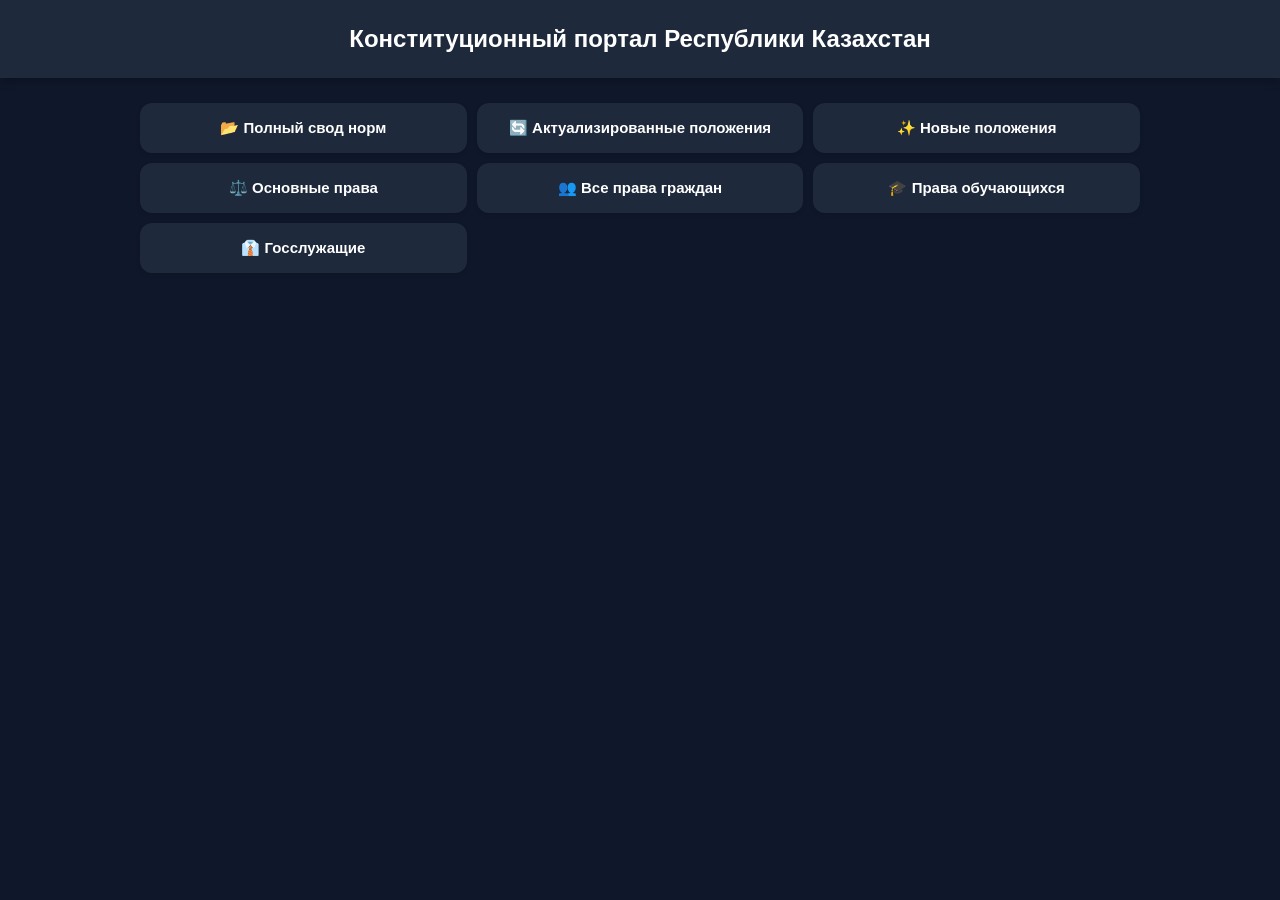
==== commit 3120e8a5: "Update index.html" ====
--- a/index.html
+++ b/index.html
@@ -26,7 +26,7 @@
 
     <button id="toTop" onclick="scrollTopNow()">↑</button>
 
-    <script src="main.js"></script>
+    <script src="main"></script>
     
     <script>
         window.onscroll = function() {
--- a/main.css
+++ b/main.css
@@ -0,0 +1,121 @@
+/* ОБЩИЕ СТИЛИ */
+body {
+  margin: 0;
+  padding: 0;
+  font-family: -apple-system, BlinkMacSystemFont, "Segoe UI", Roboto, Arial, sans-serif;
+  background: #0f172a;
+  color: white;
+  line-height: 1.6;
+}
+
+/* ЗАГОЛОВОК */
+h1 {
+  text-align: center;
+  padding: 20px 15px;
+  font-size: 20px;
+  background: #1e293b;
+  margin: 0 0 10px 0;
+  box-shadow: 0 2px 10px rgba(0,0,0,0.3);
+}
+
+/* МЕНЮ - ГЛАВНАЯ АДАПТАЦИЯ */
+.menu {
+  display: grid;
+  /* На мобильных по умолчанию 1 колонка */
+  grid-template-columns: 1fr; 
+  gap: 10px;
+  padding: 15px;
+}
+
+/* КНОПКИ */
+.menu button {
+  width: 100%;
+  padding: 16px 12px; /* Увеличил зону нажатия для пальца */
+  border: none;
+  border-radius: 12px;
+  background: #1e293b;
+  color: white;
+  cursor: pointer;
+  transition: background 0.2s, transform 0.1s;
+  font-size: 15px;
+  font-weight: 600;
+  display: flex;
+  align-items: center;
+  justify-content: center;
+  text-align: center;
+  box-shadow: 0 2px 4px rgba(0,0,0,0.1);
+}
+
+.menu button:active {
+  transform: scale(0.98); /* Эффект нажатия на тачскрине */
+  background: #3b82f6;
+}
+
+/* КОНТЕНТ (СТАТЬИ) */
+#content {
+  padding: 5px 15px 80px 15px; /* Отступ снизу, чтобы не перекрывала кнопка "Вверх" */
+}
+
+.article {
+  background: #1e293b;
+  margin-bottom: 15px;
+  padding: 20px;
+  border-radius: 14px;
+  border-left: 4px solid #3b82f6;
+  animation: fadeIn 0.3s ease-in; /* Плавное появление */
+}
+
+.article h2 {
+  color: #3b82f6;
+  margin-top: 0;
+  font-size: 18px;
+  border-bottom: 1px solid #334155;
+  padding-bottom: 8px;
+  margin-bottom: 12px;
+}
+
+/* КНОПКА ВВЕРХ */
+#toTop {
+  position: fixed;
+  bottom: 20px;
+  right: 20px;
+  background: #3b82f6;
+  border: none;
+  color: white;
+  width: 50px;
+  height: 50px;
+  border-radius: 25px;
+  font-size: 20px;
+  box-shadow: 0 4px 12px rgba(0,0,0,0.4);
+  z-index: 1000;
+  display: none; /* Скрыта по умолчанию */
+}
+
+/* 📱 ТЕ САМЫЕ МЕДИА-ЗАПРОСЫ */
+
+/* Для планшетов (2 кнопки в ряд) */
+@media (min-width: 480px) {
+  .menu {
+    grid-template-columns: repeat(2, 1fr);
+  }
+  h1 { font-size: 24px; }
+}
+
+/* Для компьютеров (3 кнопки в ряд) */
+@media (min-width: 900px) {
+  .menu {
+    grid-template-columns: repeat(3, 1fr);
+    max-width: 1000px;
+    margin: 0 auto;
+  }
+  #content {
+    max-width: 800px;
+    margin: 0 auto;
+  }
+}
+
+/* Анимация появления */
+@keyframes fadeIn {
+  from { opacity: 0; transform: translateY(10px); }
+  to { opacity: 1; transform: translateY(0); }
+}
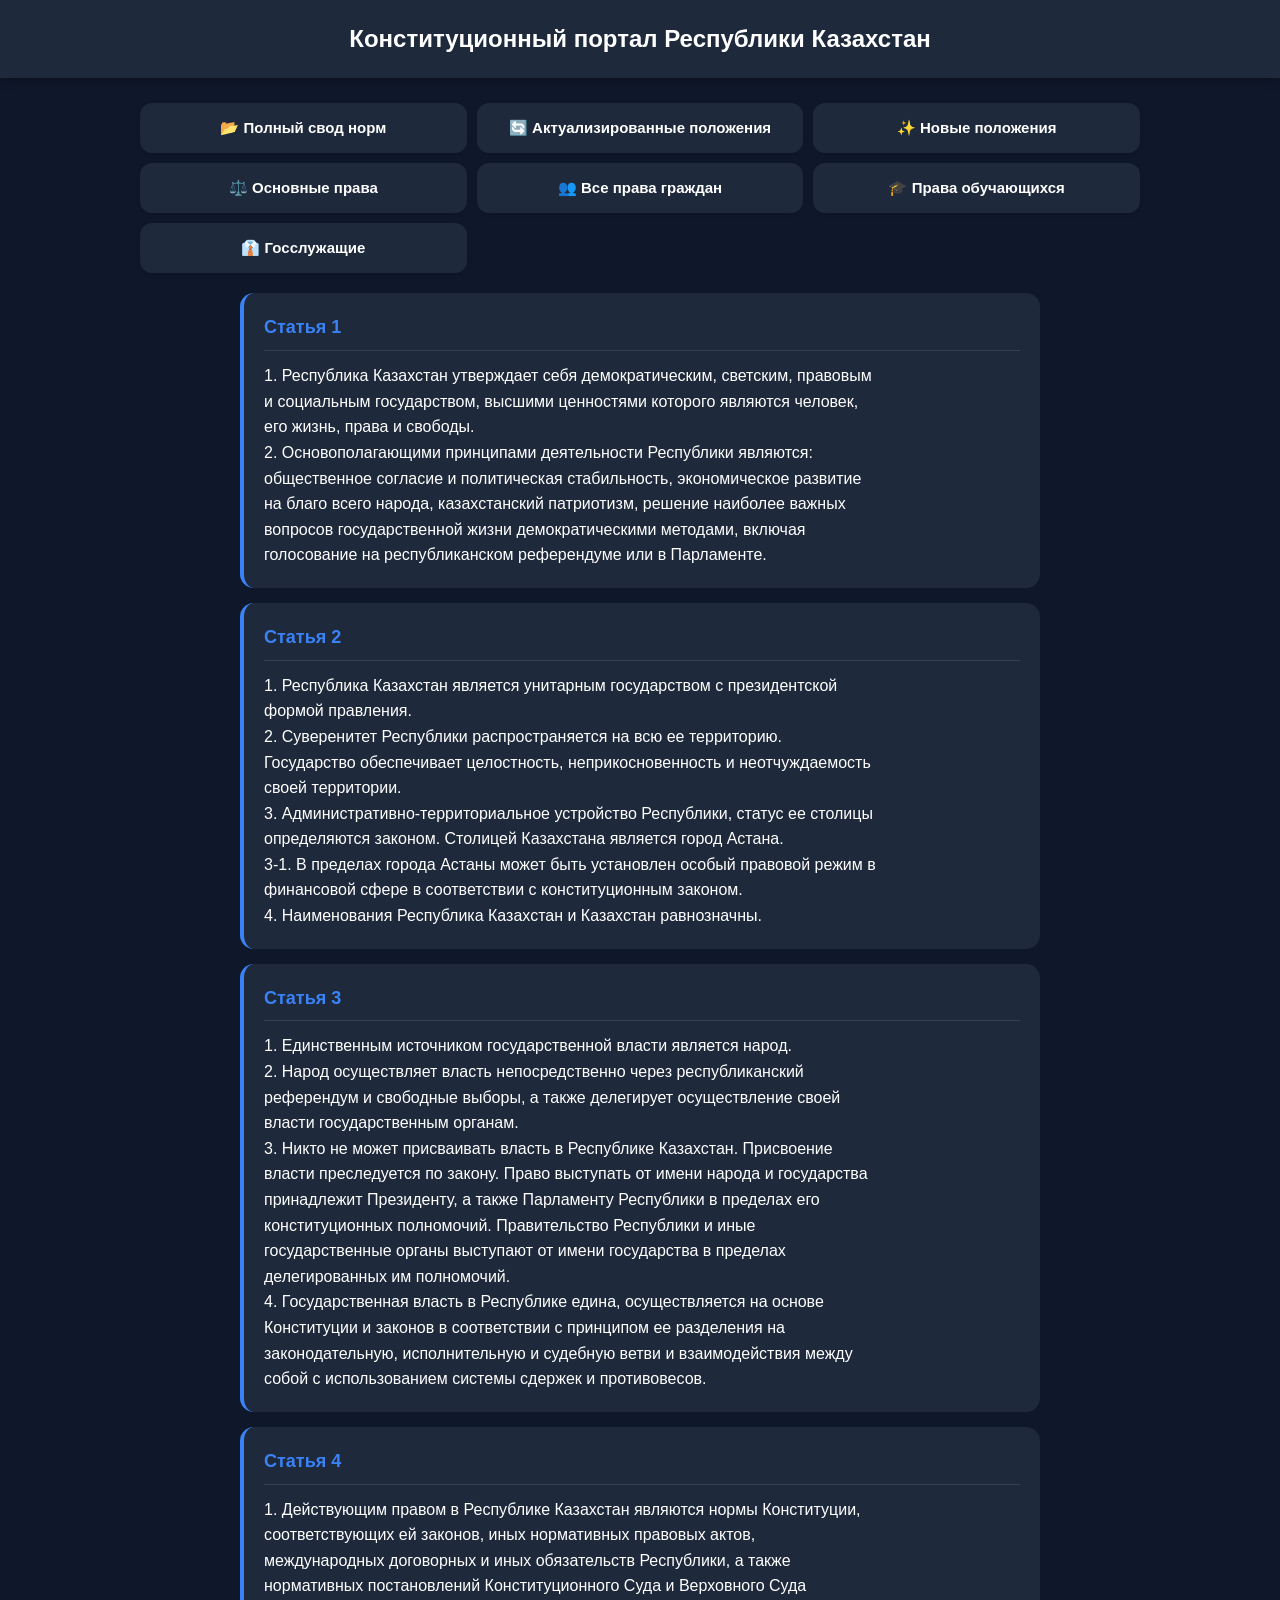
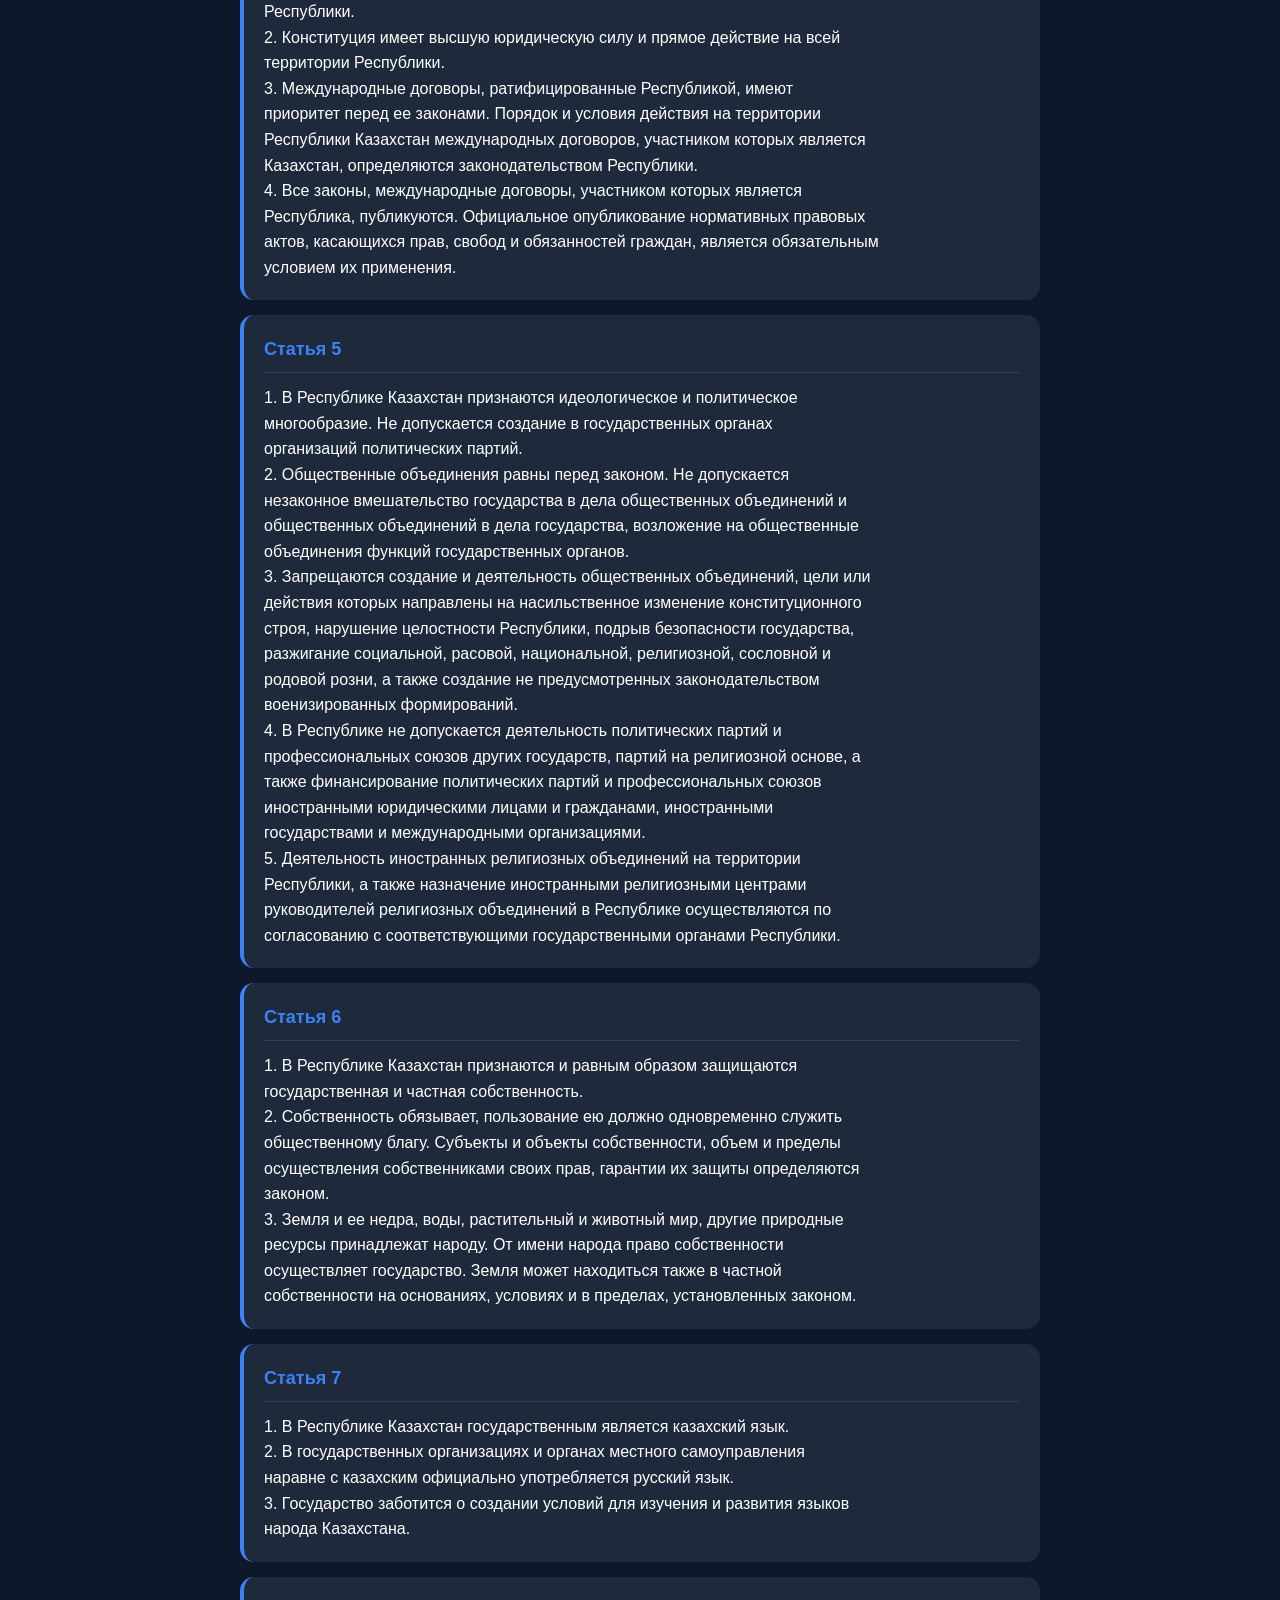
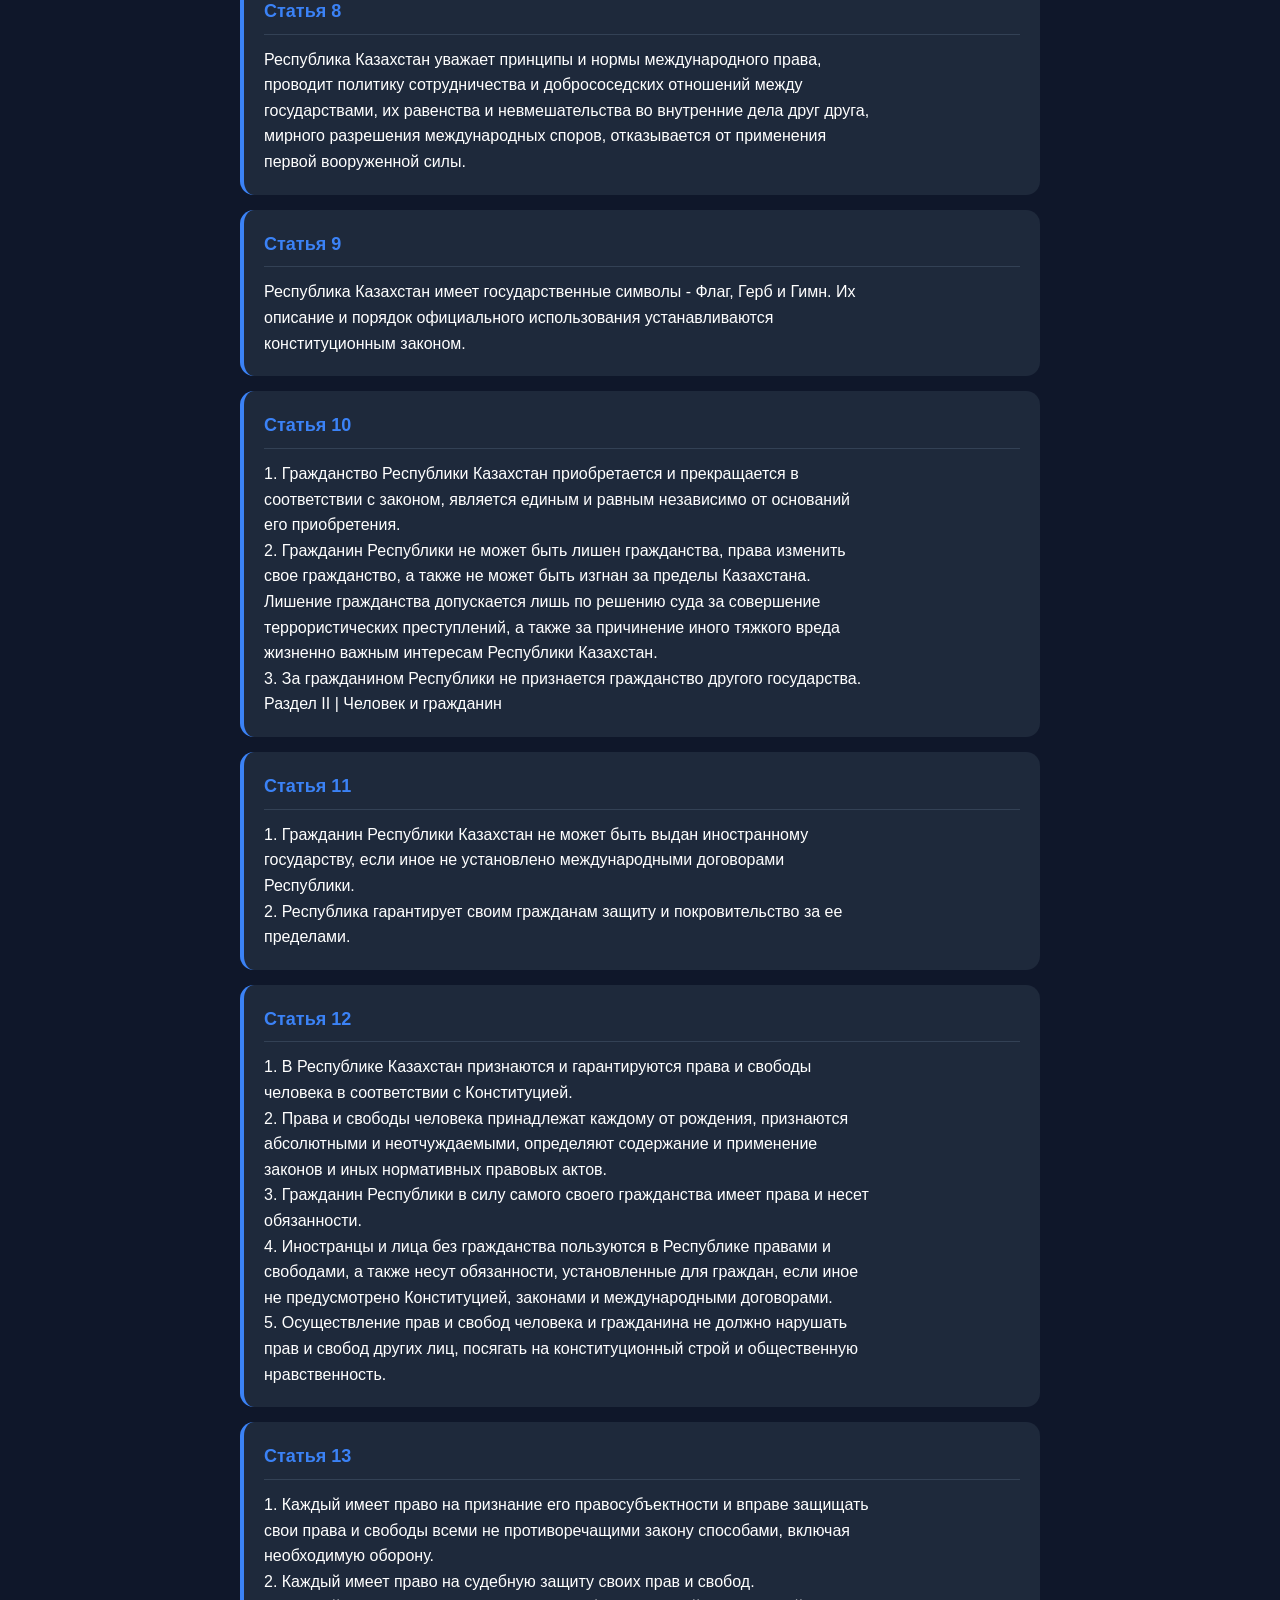
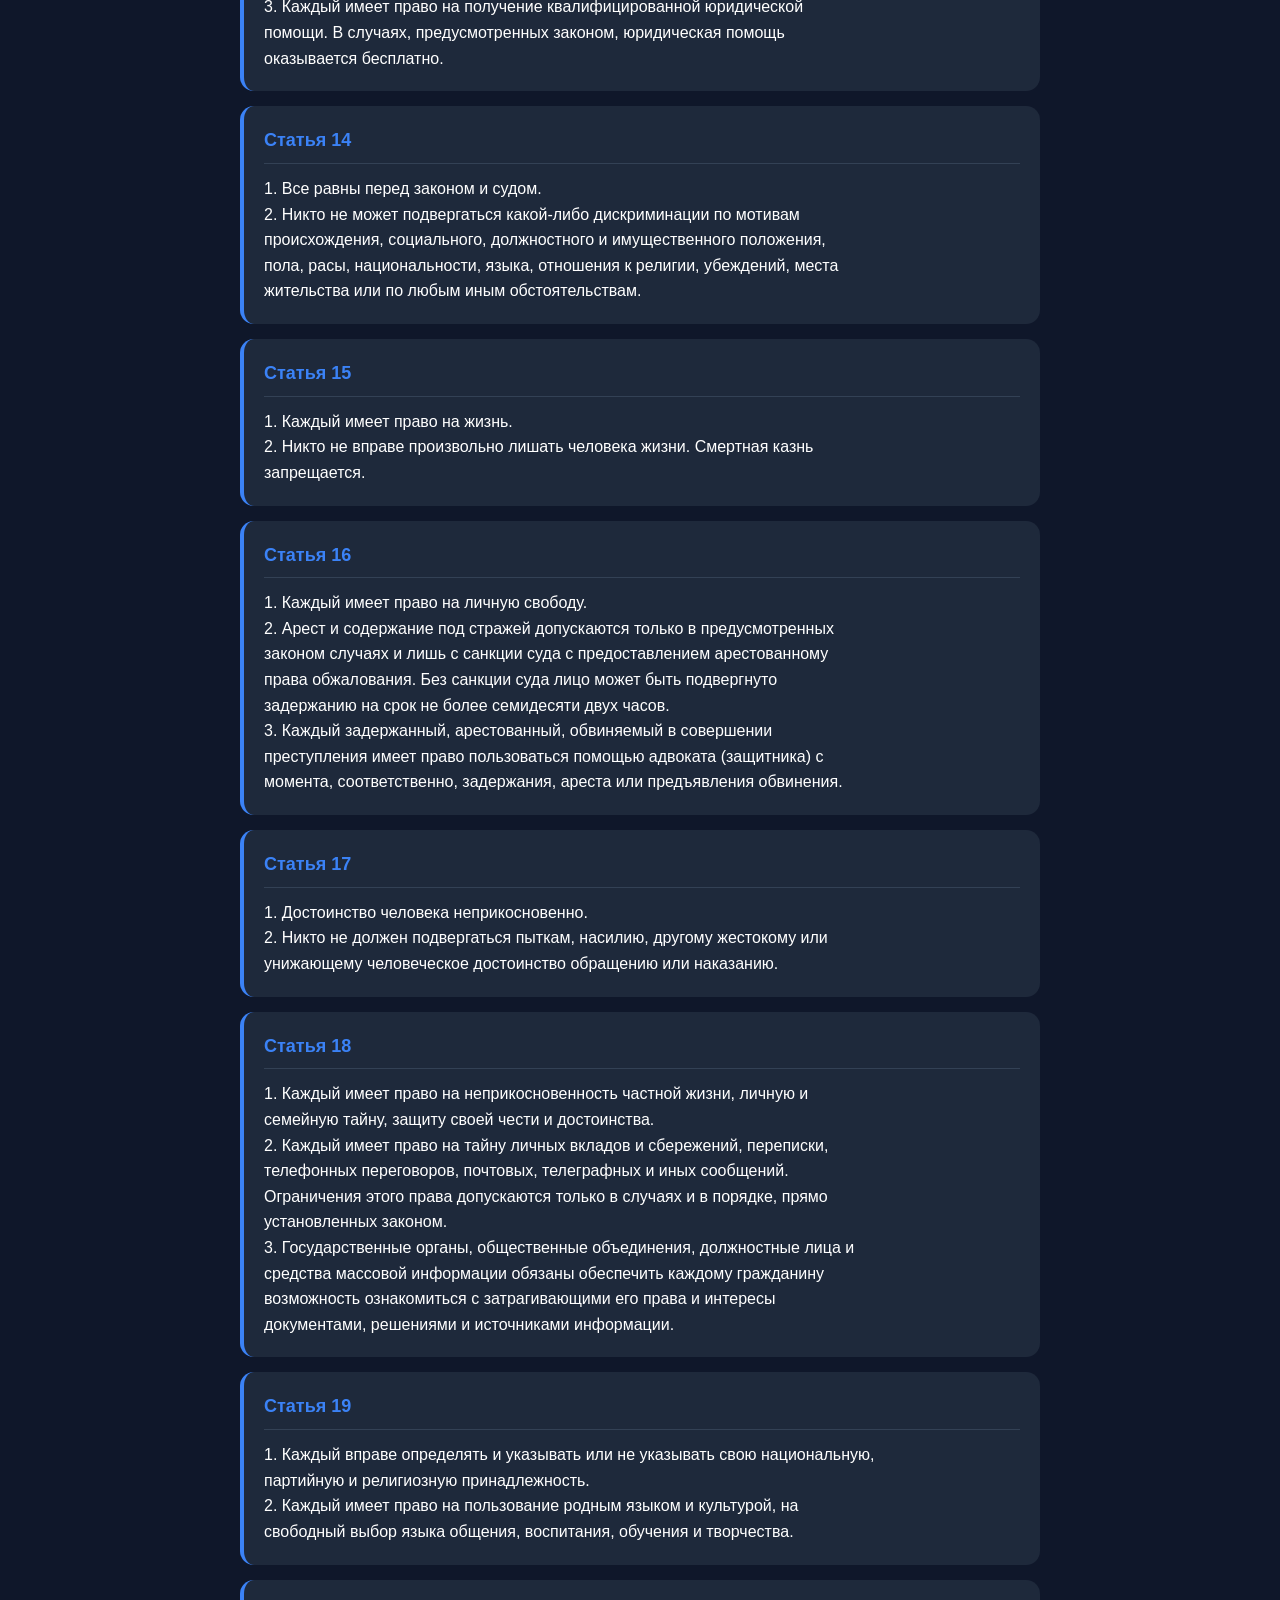
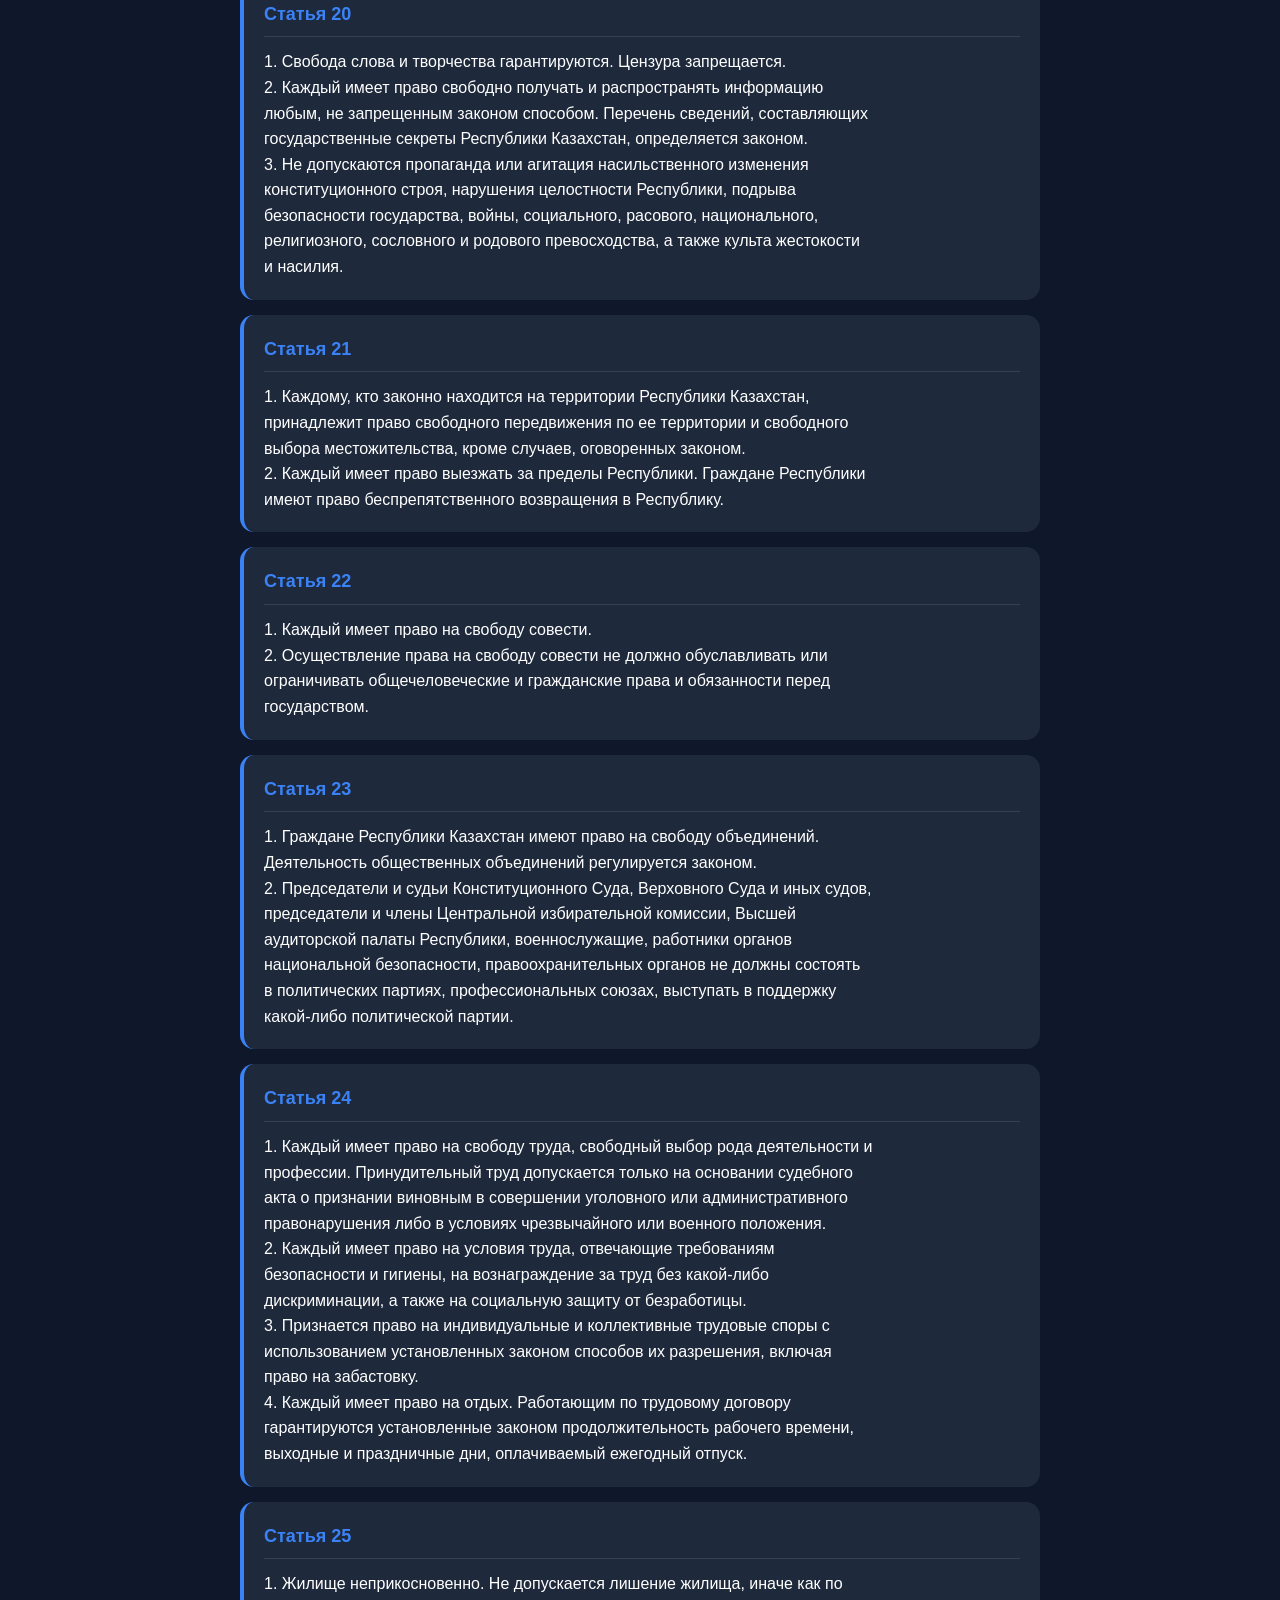
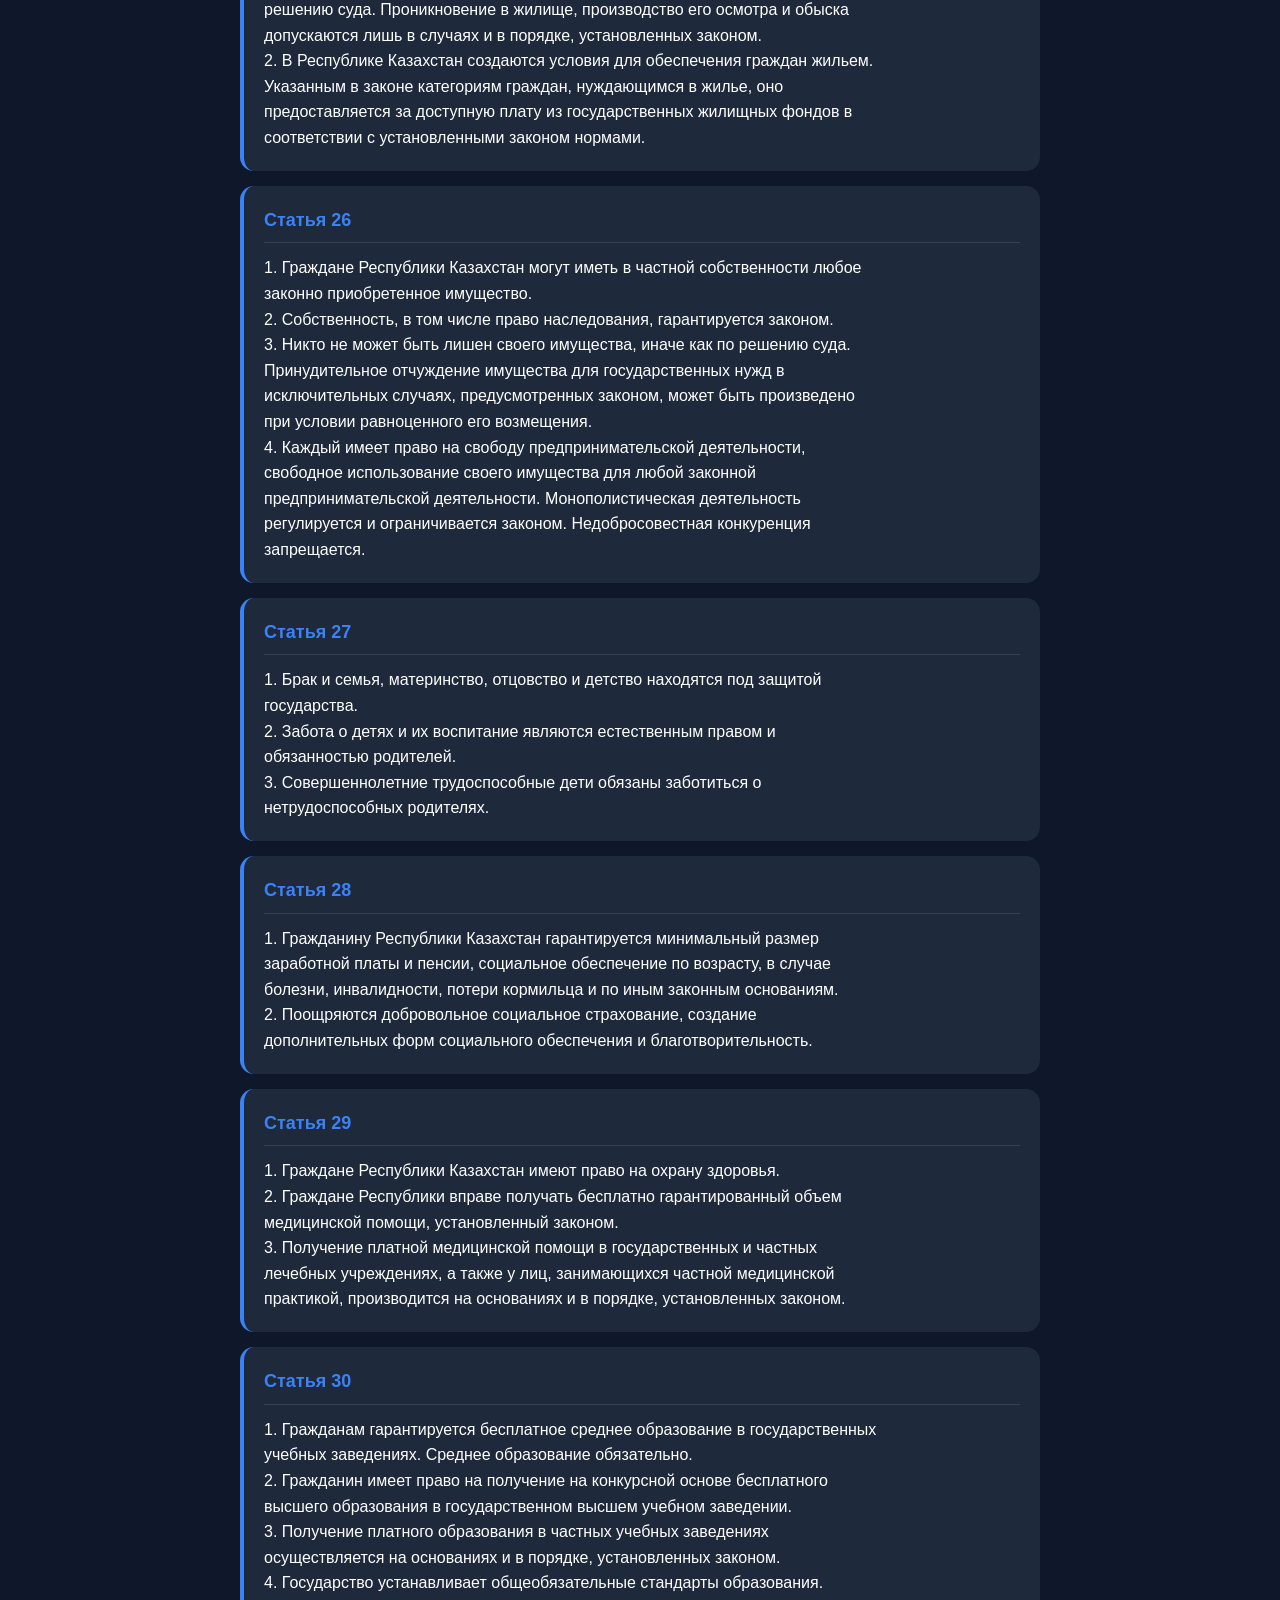
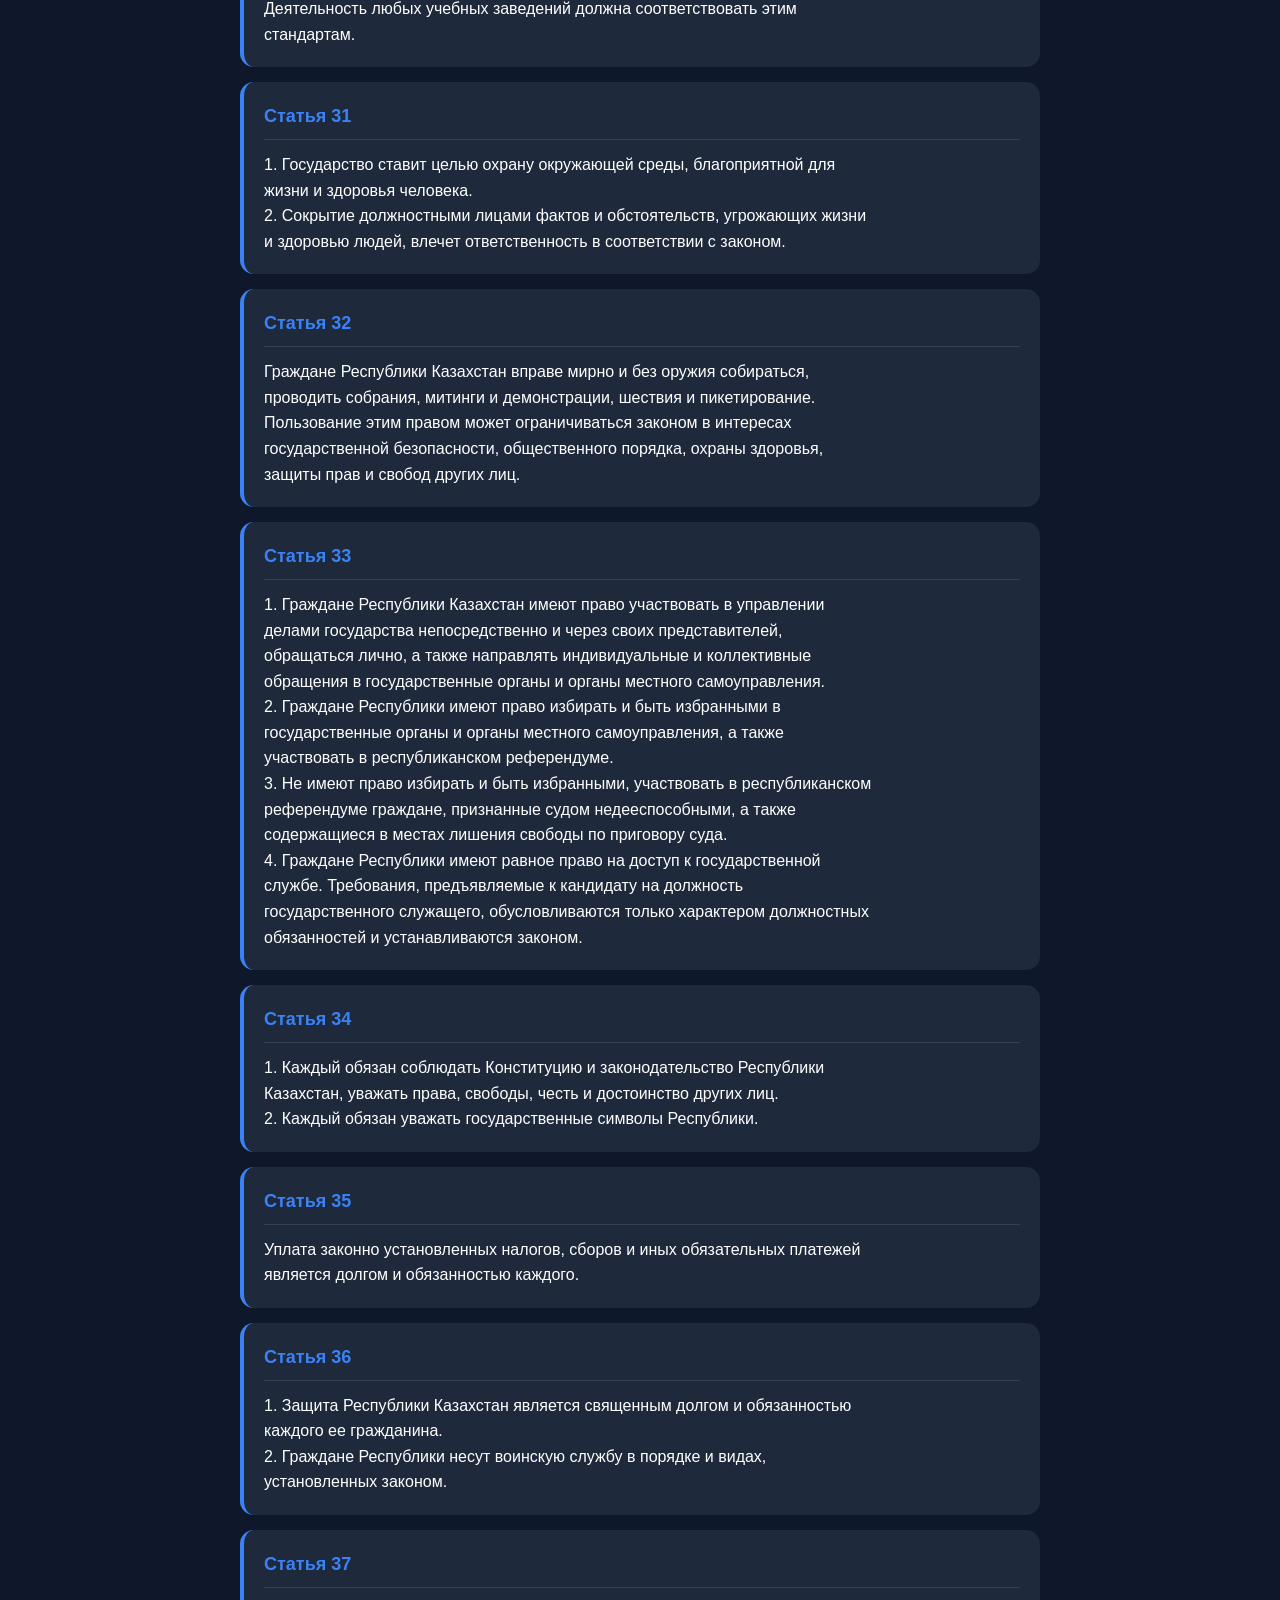
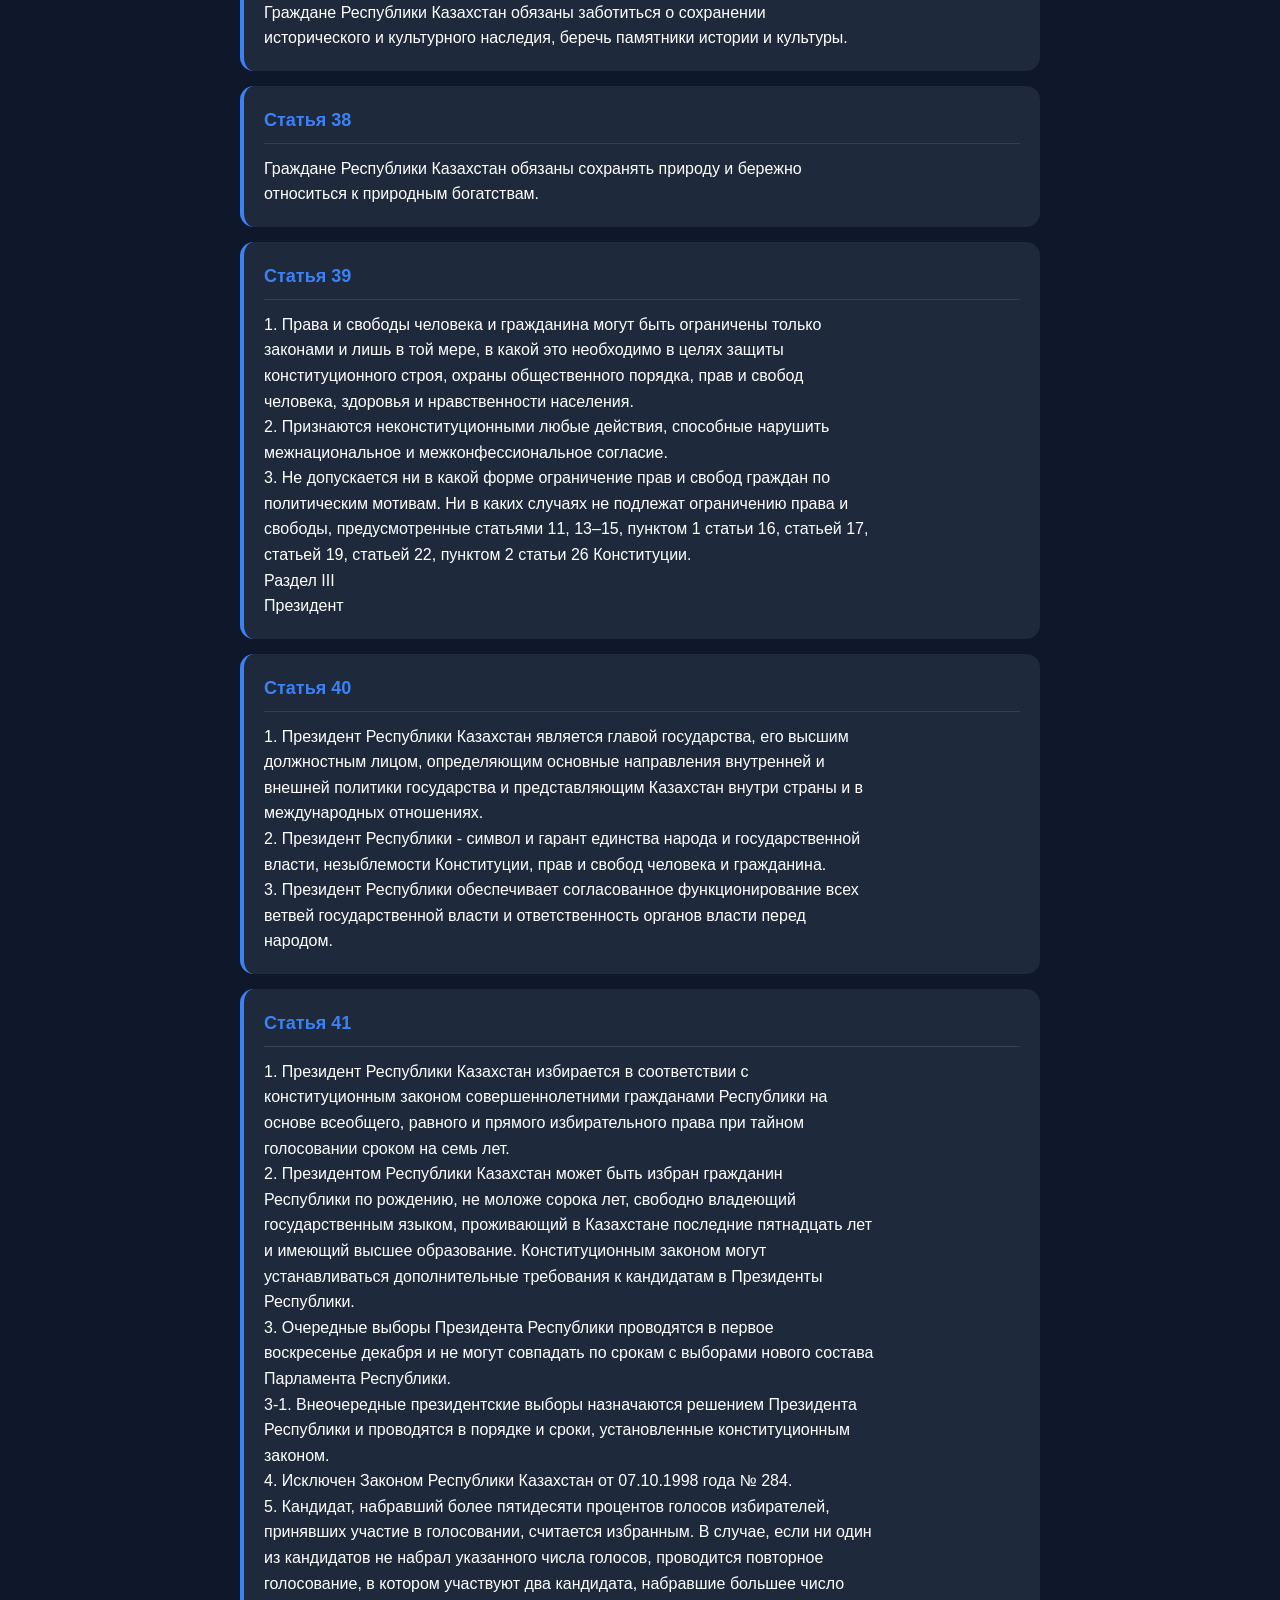
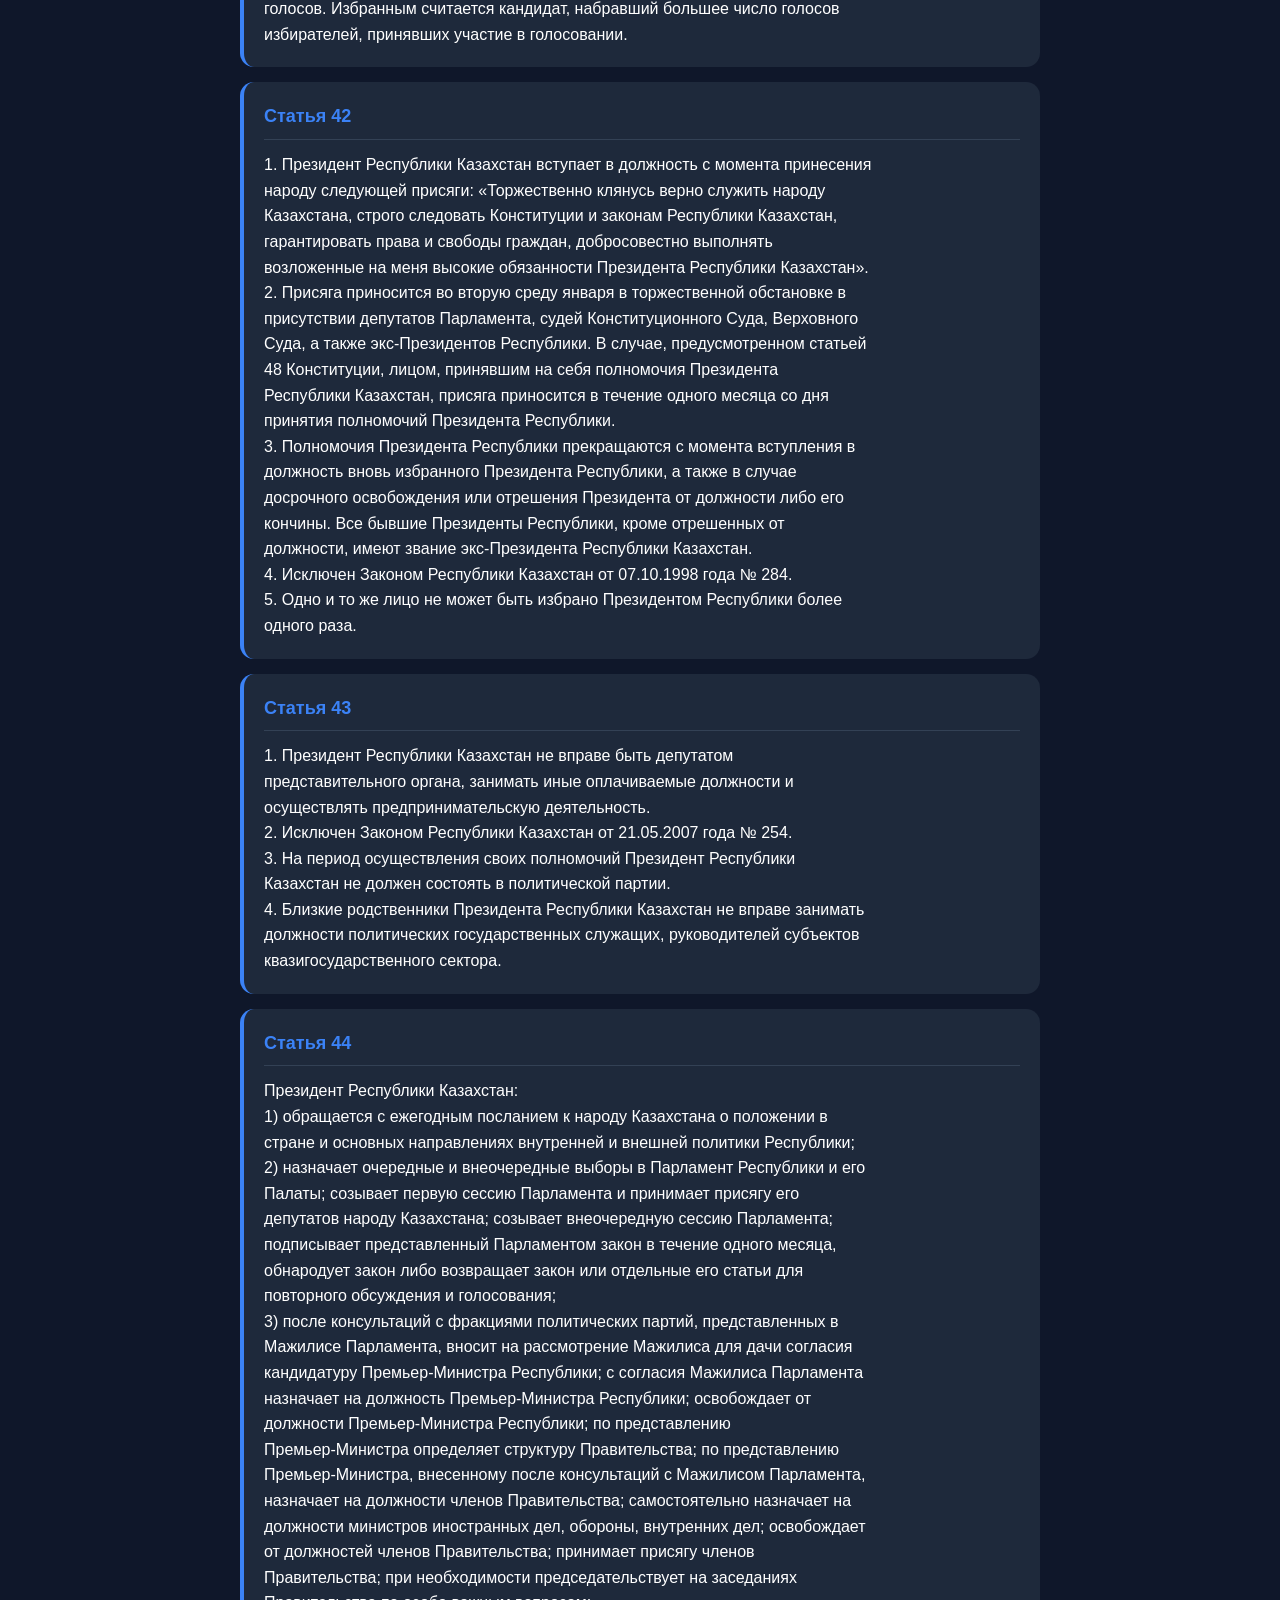
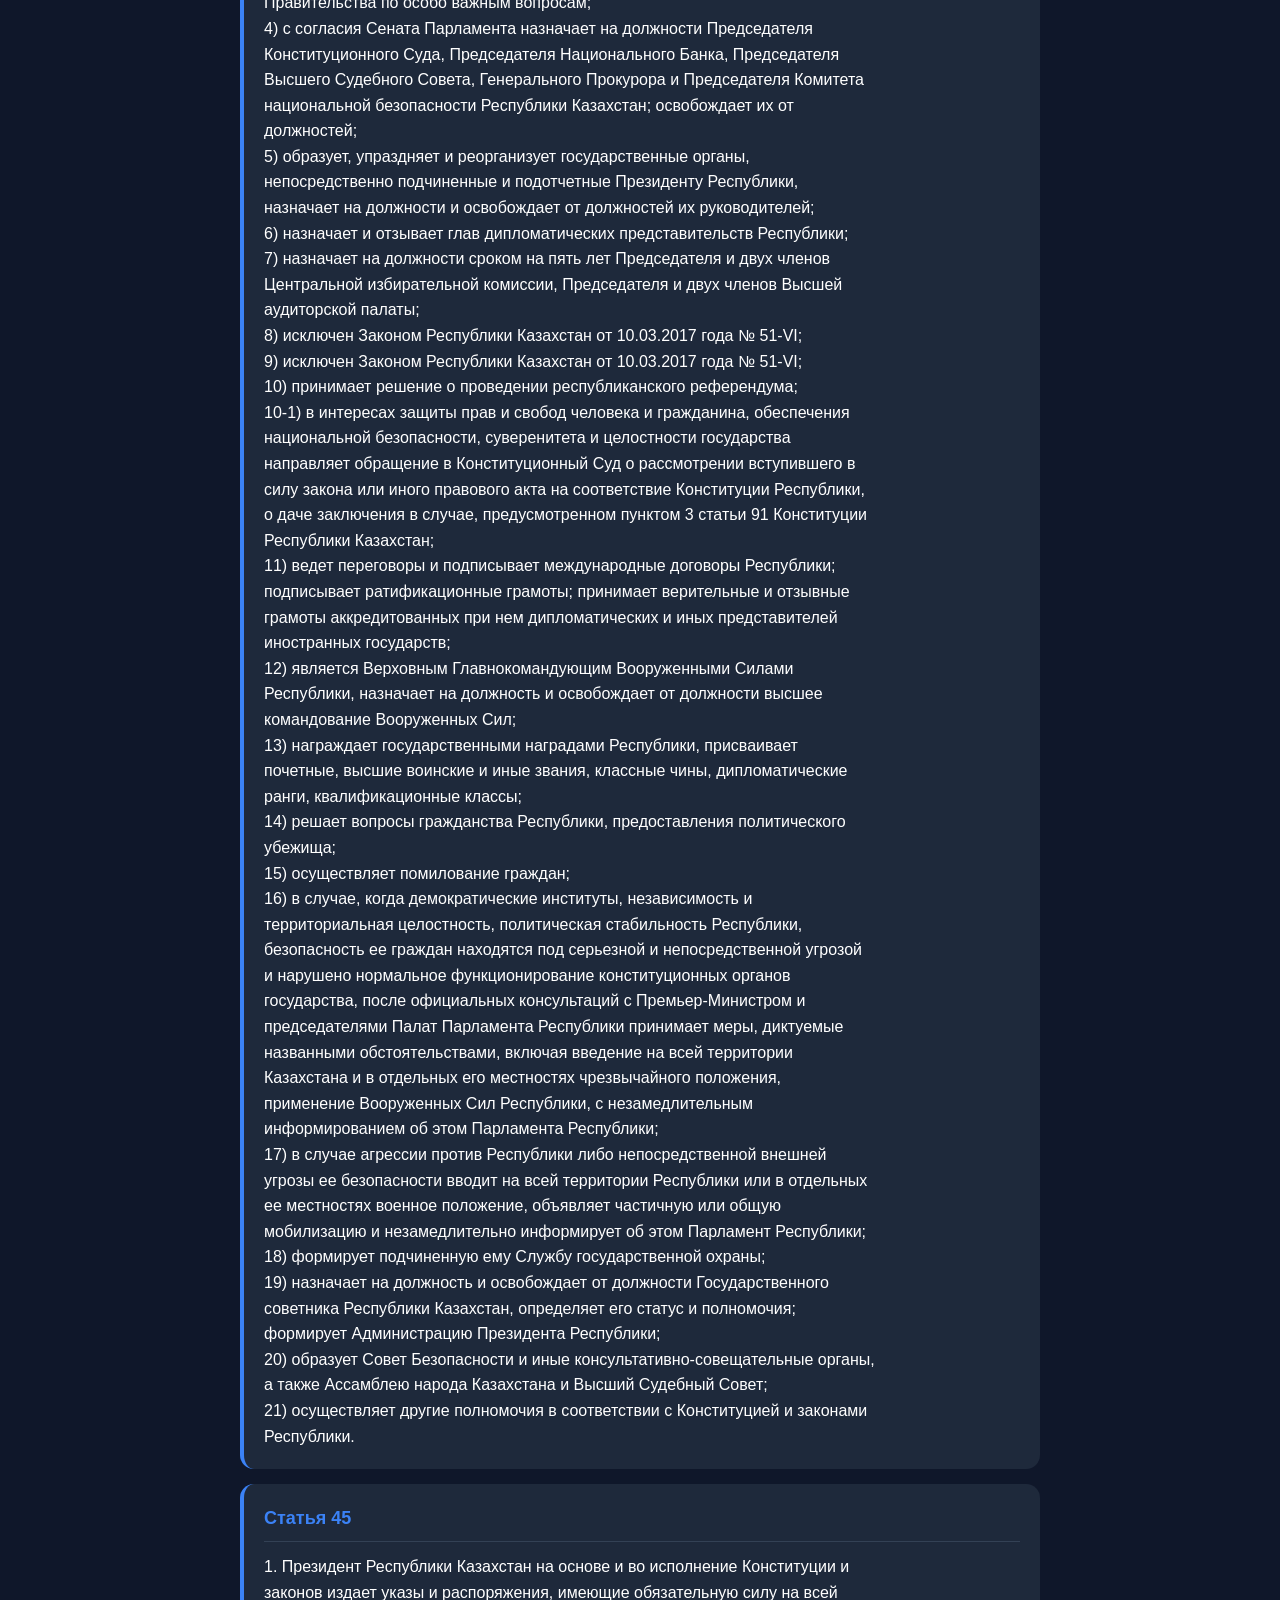
==== commit 04dffbe0: "Update index.html" ====
--- a/index.html
+++ b/index.html
@@ -25,8 +25,6 @@
     <main id="content"></main>
 
     <button id="toTop" onclick="scrollTopNow()">↑</button>
-
-    <script src="main"></script>
     
     <script>
         window.onscroll = function() {
@@ -41,7 +39,1906 @@
         function scrollTopNow() {
             window.scrollTo({ top: 0, behavior: 'smooth' });
         }
+        const FULL_TEXT = `
+Раздел I
+Статья 1
+1. Республика Казахстан утверждает себя демократическим, светским, правовым
+и социальным государством, высшими ценностями которого являются человек,
+его жизнь, права и свободы.
+2. Основополагающими принципами деятельности Республики являются:
+общественное согласие и политическая стабильность, экономическое развитие
+на благо всего народа, казахстанский патриотизм, решение наиболее важных
+вопросов государственной жизни демократическими методами, включая
+голосование на республиканском референдуме или в Парламенте.
+Статья 2
+1. Республика Казахстан является унитарным государством с президентской
+формой правления.
+2. Суверенитет Республики распространяется на всю ее территорию.
+Государство обеспечивает целостность, неприкосновенность и неотчуждаемость
+своей территории.
+3. Административно-территориальное устройство Республики, статус ее столицы
+определяются законом. Столицей Казахстана является город Астана.
+3-1. В пределах города Астаны может быть установлен особый правовой режим в
+финансовой сфере в соответствии с конституционным законом.
+4. Наименования Республика Казахстан и Казахстан равнозначны.
+Статья 3
+1. Единственным источником государственной власти является народ.
+2. Народ осуществляет власть непосредственно через республиканский
+референдум и свободные выборы, а также делегирует осуществление своей
+власти государственным органам.
+3. Никто не может присваивать власть в Республике Казахстан. Присвоение
+власти преследуется по закону. Право выступать от имени народа и государства
+принадлежит Президенту, а также Парламенту Республики в пределах его
+конституционных полномочий. Правительство Республики и иные
+государственные органы выступают от имени государства в пределах
+делегированных им полномочий.
+4. Государственная власть в Республике едина, осуществляется на основе
+Конституции и законов в соответствии с принципом ее разделения на
+законодательную, исполнительную и судебную ветви и взаимодействия между
+собой с использованием системы сдержек и противовесов.
+Статья 4
+1. Действующим правом в Республике Казахстан являются нормы Конституции,
+соответствующих ей законов, иных нормативных правовых актов,
+международных договорных и иных обязательств Республики, а также
+нормативных постановлений Конституционного Суда и Верховного Суда
+Республики.
+2. Конституция имеет высшую юридическую силу и прямое действие на всей
+территории Республики.
+3. Международные договоры, ратифицированные Республикой, имеют
+приоритет перед ее законами. Порядок и условия действия на территории
+Республики Казахстан международных договоров, участником которых является
+Казахстан, определяются законодательством Республики.
+4. Все законы, международные договоры, участником которых является
+Республика, публикуются. Официальное опубликование нормативных правовых
+актов, касающихся прав, свобод и обязанностей граждан, является обязательным
+условием их применения.
+Статья 5
+1. В Республике Казахстан признаются идеологическое и политическое
+многообразие. Не допускается создание в государственных органах
+организаций политических партий.
+2. Общественные объединения равны перед законом. Не допускается
+незаконное вмешательство государства в дела общественных объединений и
+общественных объединений в дела государства, возложение на общественные
+объединения функций государственных органов.
+3. Запрещаются создание и деятельность общественных объединений, цели или
+действия которых направлены на насильственное изменение конституционного
+строя, нарушение целостности Республики, подрыв безопасности государства,
+разжигание социальной, расовой, национальной, религиозной, сословной и
+родовой розни, а также создание не предусмотренных законодательством
+военизированных формирований.
+4. В Республике не допускается деятельность политических партий и
+профессиональных союзов других государств, партий на религиозной основе, а
+также финансирование политических партий и профессиональных союзов
+иностранными юридическими лицами и гражданами, иностранными
+государствами и международными организациями.
+5. Деятельность иностранных религиозных объединений на территории
+Республики, а также назначение иностранными религиозными центрами
+руководителей религиозных объединений в Республике осуществляются по
+согласованию с соответствующими государственными органами Республики.
+Статья 6
+1. В Республике Казахстан признаются и равным образом защищаются
+государственная и частная собственность.
+2. Собственность обязывает, пользование ею должно одновременно служить
+общественному благу. Субъекты и объекты собственности, объем и пределы
+осуществления собственниками своих прав, гарантии их защиты определяются
+законом.
+3. Земля и ее недра, воды, растительный и животный мир, другие природные
+ресурсы принадлежат народу. От имени народа право собственности
+осуществляет государство. Земля может находиться также в частной
+собственности на основаниях, условиях и в пределах, установленных законом.
+Статья 7
+1. В Республике Казахстан государственным является казахский язык.
+2. В государственных организациях и органах местного самоуправления
+наравне с казахским официально употребляется русский язык.
+3. Государство заботится о создании условий для изучения и развития языков
+народа Казахстана.
+Статья 8
+Республика Казахстан уважает принципы и нормы международного права,
+проводит политику сотрудничества и добрососедских отношений между
+государствами, их равенства и невмешательства во внутренние дела друг друга,
+мирного разрешения международных споров, отказывается от применения
+первой вооруженной силы.
+Статья 9
+Республика Казахстан имеет государственные символы - Флаг, Герб и Гимн. Их
+описание и порядок официального использования устанавливаются
+конституционным законом.
+Статья 10
+1. Гражданство Республики Казахстан приобретается и прекращается в
+соответствии с законом, является единым и равным независимо от оснований
+его приобретения.
+2. Гражданин Республики не может быть лишен гражданства, права изменить
+свое гражданство, а также не может быть изгнан за пределы Казахстана.
+Лишение гражданства допускается лишь по решению суда за совершение
+террористических преступлений, а также за причинение иного тяжкого вреда
+жизненно важным интересам Республики Казахстан.
+3. За гражданином Республики не признается гражданство другого государства.
+Раздел II  |  Человек и гражданин
+Статья 11
+1. Гражданин Республики Казахстан не может быть выдан иностранному
+государству, если иное не установлено международными договорами
+Республики.
+2. Республика гарантирует своим гражданам защиту и покровительство за ее
+пределами.
+Статья 12
+1. В Республике Казахстан признаются и гарантируются права и свободы
+человека в соответствии с Конституцией.
+2. Права и свободы человека принадлежат каждому от рождения, признаются
+абсолютными и неотчуждаемыми, определяют содержание и применение
+законов и иных нормативных правовых актов.
+3. Гражданин Республики в силу самого своего гражданства имеет права и несет
+обязанности.
+4. Иностранцы и лица без гражданства пользуются в Республике правами и
+свободами, а также несут обязанности, установленные для граждан, если иное
+не предусмотрено Конституцией, законами и международными договорами.
+5. Осуществление прав и свобод человека и гражданина не должно нарушать
+прав и свобод других лиц, посягать на конституционный строй и общественную
+нравственность.
+Статья 13
+1. Каждый имеет право на признание его правосубъектности и вправе защищать
+свои права и свободы всеми не противоречащими закону способами, включая
+необходимую оборону.
+2. Каждый имеет право на судебную защиту своих прав и свобод.
+3. Каждый имеет право на получение квалифицированной юридической
+помощи. В случаях, предусмотренных законом, юридическая помощь
+оказывается бесплатно.
+Статья 14
+1. Все равны перед законом и судом.
+2. Никто не может подвергаться какой-либо дискриминации по мотивам
+происхождения, социального, должностного и имущественного положения,
+пола, расы, национальности, языка, отношения к религии, убеждений, места
+жительства или по любым иным обстоятельствам.
+Статья 15
+1. Каждый имеет право на жизнь.
+2. Никто не вправе произвольно лишать человека жизни. Смертная казнь
+запрещается.
+Статья 16
+1. Каждый имеет право на личную свободу.
+2. Арест и содержание под стражей допускаются только в предусмотренных
+законом случаях и лишь с санкции суда с предоставлением арестованному
+права обжалования. Без санкции суда лицо может быть подвергнуто
+задержанию на срок не более семидесяти двух часов.
+3. Каждый задержанный, арестованный, обвиняемый в совершении
+преступления имеет право пользоваться помощью адвоката (защитника) с
+момента, соответственно, задержания, ареста или предъявления обвинения.
+Статья 17
+1. Достоинство человека неприкосновенно.
+2. Никто не должен подвергаться пыткам, насилию, другому жестокому или
+унижающему человеческое достоинство обращению или наказанию.
+Статья 18
+1. Каждый имеет право на неприкосновенность частной жизни, личную и
+семейную тайну, защиту своей чести и достоинства.
+2. Каждый имеет право на тайну личных вкладов и сбережений, переписки,
+телефонных переговоров, почтовых, телеграфных и иных сообщений.
+Ограничения этого права допускаются только в случаях и в порядке, прямо
+установленных законом.
+3. Государственные органы, общественные объединения, должностные лица и
+средства массовой информации обязаны обеспечить каждому гражданину
+возможность ознакомиться с затрагивающими его права и интересы
+документами, решениями и источниками информации.
+Статья 19
+1. Каждый вправе определять и указывать или не указывать свою национальную,
+партийную и религиозную принадлежность.
+2. Каждый имеет право на пользование родным языком и культурой, на
+свободный выбор языка общения, воспитания, обучения и творчества.
+Статья 20
+1. Свобода слова и творчества гарантируются. Цензура запрещается.
+2. Каждый имеет право свободно получать и распространять информацию
+любым, не запрещенным законом способом. Перечень сведений, составляющих
+государственные секреты Республики Казахстан, определяется законом.
+3. Не допускаются пропаганда или агитация насильственного изменения
+конституционного строя, нарушения целостности Республики, подрыва
+безопасности государства, войны, социального, расового, национального,
+религиозного, сословного и родового превосходства, а также культа жестокости
+и насилия.
+Статья 21
+1. Каждому, кто законно находится на территории Республики Казахстан,
+принадлежит право свободного передвижения по ее территории и свободного
+выбора местожительства, кроме случаев, оговоренных законом.
+2. Каждый имеет право выезжать за пределы Республики. Граждане Республики
+имеют право беспрепятственного возвращения в Республику.
+Статья 22
+1. Каждый имеет право на свободу совести.
+2. Осуществление права на свободу совести не должно обуславливать или
+ограничивать общечеловеческие и гражданские права и обязанности перед
+государством.
+Статья 23
+1. Граждане Республики Казахстан имеют право на свободу объединений.
+Деятельность общественных объединений регулируется законом.
+2. Председатели и судьи Конституционного Суда, Верховного Суда и иных судов,
+председатели и члены Центральной избирательной комиссии, Высшей
+аудиторской палаты Республики, военнослужащие, работники органов
+национальной безопасности, правоохранительных органов не должны состоять
+в политических партиях, профессиональных союзах, выступать в поддержку
+какой-либо политической партии.
+Статья 24
+1. Каждый имеет право на свободу труда, свободный выбор рода деятельности и
+профессии. Принудительный труд допускается только на основании судебного
+акта о признании виновным в совершении уголовного или административного
+правонарушения либо в условиях чрезвычайного или военного положения.
+2. Каждый имеет право на условия труда, отвечающие требованиям
+безопасности и гигиены, на вознаграждение за труд без какой-либо
+дискриминации, а также на социальную защиту от безработицы.
+3. Признается право на индивидуальные и коллективные трудовые споры с
+использованием установленных законом способов их разрешения, включая
+право на забастовку.
+4. Каждый имеет право на отдых. Работающим по трудовому договору
+гарантируются установленные законом продолжительность рабочего времени,
+выходные и праздничные дни, оплачиваемый ежегодный отпуск.
+Статья 25
+1. Жилище неприкосновенно. Не допускается лишение жилища, иначе как по
+решению суда. Проникновение в жилище, производство его осмотра и обыска
+допускаются лишь в случаях и в порядке, установленных законом.
+2. В Республике Казахстан создаются условия для обеспечения граждан жильем.
+Указанным в законе категориям граждан, нуждающимся в жилье, оно
+предоставляется за доступную плату из государственных жилищных фондов в
+соответствии с установленными законом нормами.
+Статья 26
+1. Граждане Республики Казахстан могут иметь в частной собственности любое
+законно приобретенное имущество.
+2. Собственность, в том числе право наследования, гарантируется законом.
+3. Никто не может быть лишен своего имущества, иначе как по решению суда.
+Принудительное отчуждение имущества для государственных нужд в
+исключительных случаях, предусмотренных законом, может быть произведено
+при условии равноценного его возмещения.
+4. Каждый имеет право на свободу предпринимательской деятельности,
+свободное использование своего имущества для любой законной
+предпринимательской деятельности. Монополистическая деятельность
+регулируется и ограничивается законом. Недобросовестная конкуренция
+запрещается.
+Статья 27
+1. Брак и семья, материнство, отцовство и детство находятся под защитой
+государства.
+2. Забота о детях и их воспитание являются естественным правом и
+обязанностью родителей.
+3. Совершеннолетние трудоспособные дети обязаны заботиться о
+нетрудоспособных родителях.
+Статья 28
+1. Гражданину Республики Казахстан гарантируется минимальный размер
+заработной платы и пенсии, социальное обеспечение по возрасту, в случае
+болезни, инвалидности, потери кормильца и по иным законным основаниям.
+2. Поощряются добровольное социальное страхование, создание
+дополнительных форм социального обеспечения и благотворительность.
+Статья 29
+1. Граждане Республики Казахстан имеют право на охрану здоровья.
+2. Граждане Республики вправе получать бесплатно гарантированный объем
+медицинской помощи, установленный законом.
+3. Получение платной медицинской помощи в государственных и частных
+лечебных учреждениях, а также у лиц, занимающихся частной медицинской
+практикой, производится на основаниях и в порядке, установленных законом.
+Статья 30
+1. Гражданам гарантируется бесплатное среднее образование в государственных
+учебных заведениях. Среднее образование обязательно.
+2. Гражданин имеет право на получение на конкурсной основе бесплатного
+высшего образования в государственном высшем учебном заведении.
+3. Получение платного образования в частных учебных заведениях
+осуществляется на основаниях и в порядке, установленных законом.
+4. Государство устанавливает общеобязательные стандарты образования.
+Деятельность любых учебных заведений должна соответствовать этим
+стандартам.
+Статья 31
+1. Государство ставит целью охрану окружающей среды, благоприятной для
+жизни и здоровья человека.
+2. Сокрытие должностными лицами фактов и обстоятельств, угрожающих жизни
+и здоровью людей, влечет ответственность в соответствии с законом.
+Статья 32
+Граждане Республики Казахстан вправе мирно и без оружия собираться,
+проводить собрания, митинги и демонстрации, шествия и пикетирование.
+Пользование этим правом может ограничиваться законом в интересах
+государственной безопасности, общественного порядка, охраны здоровья,
+защиты прав и свобод других лиц.
+Статья 33
+1. Граждане Республики Казахстан имеют право участвовать в управлении
+делами государства непосредственно и через своих представителей,
+обращаться лично, а также направлять индивидуальные и коллективные
+обращения в государственные органы и органы местного самоуправления.
+2. Граждане Республики имеют право избирать и быть избранными в
+государственные органы и органы местного самоуправления, а также
+участвовать в республиканском референдуме.
+3. Не имеют право избирать и быть избранными, участвовать в республиканском
+референдуме граждане, признанные судом недееспособными, а также
+содержащиеся в местах лишения свободы по приговору суда.
+4. Граждане Республики имеют равное право на доступ к государственной
+службе. Требования, предъявляемые к кандидату на должность
+государственного служащего, обусловливаются только характером должностных
+обязанностей и устанавливаются законом.
+Статья 34
+1. Каждый обязан соблюдать Конституцию и законодательство Республики
+Казахстан, уважать права, свободы, честь и достоинство других лиц.
+2. Каждый обязан уважать государственные символы Республики.
+Статья 35
+Уплата законно установленных налогов, сборов и иных обязательных платежей
+является долгом и обязанностью каждого.
+Статья 36
+1. Защита Республики Казахстан является священным долгом и обязанностью
+каждого ее гражданина.
+2. Граждане Республики несут воинскую службу в порядке и видах,
+установленных законом.
+Статья 37
+Граждане Республики Казахстан обязаны заботиться о сохранении
+исторического и культурного наследия, беречь памятники истории и культуры.
+Статья 38
+Граждане Республики Казахстан обязаны сохранять природу и бережно
+относиться к природным богатствам.
+Статья 39
+1. Права и свободы человека и гражданина могут быть ограничены только
+законами и лишь в той мере, в какой это необходимо в целях защиты
+конституционного строя, охраны общественного порядка, прав и свобод
+человека, здоровья и нравственности населения.
+2. Признаются неконституционными любые действия, способные нарушить
+межнациональное и межконфессиональное согласие.
+3. Не допускается ни в какой форме ограничение прав и свобод граждан по
+политическим мотивам. Ни в каких случаях не подлежат ограничению права и
+свободы, предусмотренные статьями 11, 13–15, пунктом 1 статьи 16, статьей 17,
+статьей 19, статьей 22, пунктом 2 статьи 26 Конституции.
+Раздел III
+Президент
+Статья 40
+1. Президент Республики Казахстан является главой государства, его высшим
+должностным лицом, определяющим основные направления внутренней и
+внешней политики государства и представляющим Казахстан внутри страны и в
+международных отношениях.
+2. Президент Республики - символ и гарант единства народа и государственной
+власти, незыблемости Конституции, прав и свобод человека и гражданина.
+3. Президент Республики обеспечивает согласованное функционирование всех
+ветвей государственной власти и ответственность органов власти перед
+народом.
+Статья 41
+1. Президент Республики Казахстан избирается в соответствии с
+конституционным законом совершеннолетними гражданами Республики на
+основе всеобщего, равного и прямого избирательного права при тайном
+голосовании сроком на семь лет.
+2. Президентом Республики Казахстан может быть избран гражданин
+Республики по рождению, не моложе сорока лет, свободно владеющий
+государственным языком, проживающий в Казахстане последние пятнадцать лет
+и имеющий высшее образование. Конституционным законом могут
+устанавливаться дополнительные требования к кандидатам в Президенты
+Республики.
+3. Очередные выборы Президента Республики проводятся в первое
+воскресенье декабря и не могут совпадать по срокам с выборами нового состава
+Парламента Республики.
+3-1. Внеочередные президентские выборы назначаются решением Президента
+Республики и проводятся в порядке и сроки, установленные конституционным
+законом.
+4. Исключен Законом Республики Казахстан от 07.10.1998 года № 284.
+5. Кандидат, набравший более пятидесяти процентов голосов избирателей,
+принявших участие в голосовании, считается избранным. В случае, если ни один
+из кандидатов не набрал указанного числа голосов, проводится повторное
+голосование, в котором участвуют два кандидата, набравшие большее число
+голосов. Избранным считается кандидат, набравший большее число голосов
+избирателей, принявших участие в голосовании.
+Статья 42
+1. Президент Республики Казахстан вступает в должность с момента принесения
+народу следующей присяги: «Торжественно клянусь верно служить народу
+Казахстана, строго следовать Конституции и законам Республики Казахстан,
+гарантировать права и свободы граждан, добросовестно выполнять
+возложенные на меня высокие обязанности Президента Республики Казахстан».
+2. Присяга приносится во вторую среду января в торжественной обстановке в
+присутствии депутатов Парламента, судей Конституционного Суда, Верховного
+Суда, а также экс-Президентов Республики. В случае, предусмотренном статьей
+48 Конституции, лицом, принявшим на себя полномочия Президента
+Республики Казахстан, присяга приносится в течение одного месяца со дня
+принятия полномочий Президента Республики.
+3. Полномочия Президента Республики прекращаются с момента вступления в
+должность вновь избранного Президента Республики, а также в случае
+досрочного освобождения или отрешения Президента от должности либо его
+кончины. Все бывшие Президенты Республики, кроме отрешенных от
+должности, имеют звание экс-Президента Республики Казахстан.
+4. Исключен Законом Республики Казахстан от 07.10.1998 года № 284.
+5. Одно и то же лицо не может быть избрано Президентом Республики более
+одного раза.
+Статья 43
+1. Президент Республики Казахстан не вправе быть депутатом
+представительного органа, занимать иные оплачиваемые должности и
+осуществлять предпринимательскую деятельность.
+2. Исключен Законом Республики Казахстан от 21.05.2007 года № 254.
+3. На период осуществления своих полномочий Президент Республики
+Казахстан не должен состоять в политической партии.
+4. Близкие родственники Президента Республики Казахстан не вправе занимать
+должности политических государственных служащих, руководителей субъектов
+квазигосударственного сектора.
+Статья 44
+Президент Республики Казахстан:
+1) обращается с ежегодным посланием к народу Казахстана о положении в
+стране и основных направлениях внутренней и внешней политики Республики;
+2) назначает очередные и внеочередные выборы в Парламент Республики и его
+Палаты; созывает первую сессию Парламента и принимает присягу его
+депутатов народу Казахстана; созывает внеочередную сессию Парламента;
+подписывает представленный Парламентом закон в течение одного месяца,
+обнародует закон либо возвращает закон или отдельные его статьи для
+повторного обсуждения и голосования;
+3) после консультаций с фракциями политических партий, представленных в
+Мажилисе Парламента, вносит на рассмотрение Мажилиса для дачи согласия
+кандидатуру Премьер-Министра Республики; с согласия Мажилиса Парламента
+назначает на должность Премьер-Министра Республики; освобождает от
+должности Премьер-Министра Республики; по представлению
+Премьер-Министра определяет структуру Правительства; по представлению
+Премьер-Министра, внесенному после консультаций с Мажилисом Парламента,
+назначает на должности членов Правительства; самостоятельно назначает на
+должности министров иностранных дел, обороны, внутренних дел; освобождает
+от должностей членов Правительства; принимает присягу членов
+Правительства; при необходимости председательствует на заседаниях
+Правительства по особо важным вопросам;
+4) с согласия Сената Парламента назначает на должности Председателя
+Конституционного Суда, Председателя Национального Банка, Председателя
+Высшего Судебного Совета, Генерального Прокурора и Председателя Комитета
+национальной безопасности Республики Казахстан; освобождает их от
+должностей;
+5) образует, упраздняет и реорганизует государственные органы,
+непосредственно подчиненные и подотчетные Президенту Республики,
+назначает на должности и освобождает от должностей их руководителей;
+6) назначает и отзывает глав дипломатических представительств Республики;
+7) назначает на должности сроком на пять лет Председателя и двух членов
+Центральной избирательной комиссии, Председателя и двух членов Высшей
+аудиторской палаты;
+8) исключен Законом Республики Казахстан от 10.03.2017 года № 51-VI;
+9) исключен Законом Республики Казахстан от 10.03.2017 года № 51-VI;
+10) принимает решение о проведении республиканского референдума;
+10-1) в интересах защиты прав и свобод человека и гражданина, обеспечения
+национальной безопасности, суверенитета и целостности государства
+направляет обращение в Конституционный Суд о рассмотрении вступившего в
+силу закона или иного правового акта на соответствие Конституции Республики,
+о даче заключения в случае, предусмотренном пунктом 3 статьи 91 Конституции
+Республики Казахстан;
+11) ведет переговоры и подписывает международные договоры Республики;
+подписывает ратификационные грамоты; принимает верительные и отзывные
+грамоты аккредитованных при нем дипломатических и иных представителей
+иностранных государств;
+12) является Верховным Главнокомандующим Вооруженными Силами
+Республики, назначает на должность и освобождает от должности высшее
+командование Вооруженных Сил;
+13) награждает государственными наградами Республики, присваивает
+почетные, высшие воинские и иные звания, классные чины, дипломатические
+ранги, квалификационные классы;
+14) решает вопросы гражданства Республики, предоставления политического
+убежища;
+15) осуществляет помилование граждан;
+16) в случае, когда демократические институты, независимость и
+территориальная целостность, политическая стабильность Республики,
+безопасность ее граждан находятся под серьезной и непосредственной угрозой
+и нарушено нормальное функционирование конституционных органов
+государства, после официальных консультаций с Премьер-Министром и
+председателями Палат Парламента Республики принимает меры, диктуемые
+названными обстоятельствами, включая введение на всей территории
+Казахстана и в отдельных его местностях чрезвычайного положения,
+применение Вооруженных Сил Республики, с незамедлительным
+информированием об этом Парламента Республики;
+17) в случае агрессии против Республики либо непосредственной внешней
+угрозы ее безопасности вводит на всей территории Республики или в отдельных
+ее местностях военное положение, объявляет частичную или общую
+мобилизацию и незамедлительно информирует об этом Парламент Республики;
+18) формирует подчиненную ему Службу государственной охраны;
+19) назначает на должность и освобождает от должности Государственного
+советника Республики Казахстан, определяет его статус и полномочия;
+формирует Администрацию Президента Республики;
+20) образует Совет Безопасности и иные консультативно-совещательные органы,
+а также Ассамблею народа Казахстана и Высший Судебный Совет;
+21) осуществляет другие полномочия в соответствии с Конституцией и законами
+Республики.
+Статья 45
+1. Президент Республики Казахстан на основе и во исполнение Конституции и
+законов издает указы и распоряжения, имеющие обязательную силу на всей
+территории Республики.
+2. Исключен Законом Республики Казахстан от 10.03.2017 года № 51-VI.
+3. Акты Парламента, подписываемые Президентом Республики, а также акты
+Президента, издаваемые по инициативе Правительства, предварительно
+скрепляются соответственно подписью Председателя каждой из Палат
+Парламента либо Премьер-Министра, на которых возлагается юридическая
+ответственность за законность данных актов.
+Статья 46
+1. Президент Республики Казахстан, его честь и достоинство неприкосновенны.
+2. Обеспечение, обслуживание и охрана Президента Республики и его семьи
+осуществляются за счет государства.
+3. Положения настоящей статьи распространяются на экс-Президентов
+Республики.
+4. Исключен Законом Республики Казахстан от 08.06.2022 года.
+Статья 47
+1. Президент Республики Казахстан может быть досрочно освобожден от
+должности при устойчивой неспособности осуществлять свои обязанности по
+болезни. В этом случае Парламент образует комиссию, состоящую из равного от
+каждой Палаты числа депутатов и специалистов в соответствующих областях
+медицины. Решение о досрочном освобождении принимается на совместном
+заседании Палат Парламента большинством не менее трех четвертей от общего
+числа депутатов каждой из Палат на основании заключения комиссии и
+заключения Конституционного Суда о соблюдении установленных
+конституционных процедур.
+2. Президент Республики несет ответственность за действия, совершенные при
+исполнении своих обязанностей, только в случае государственной измены и
+может быть за это отрешен от должности Парламентом. Решение о выдвижении
+обвинения и его расследовании может быть принято большинством от общего
+числа депутатов Мажилиса по инициативе не менее чем одной трети его
+депутатов. Расследование обвинения организуется Сенатом, и его результаты
+большинством голосов от общего числа депутатов Сената передаются на
+рассмотрение совместного заседания Палат Парламента. Окончательное
+решение по данному вопросу принимается на совместном заседании Палат
+Парламента большинством не менее трех четвертей от общего числа голосов
+депутатов каждой из Палат при наличии заключения Верховного Суда об
+обоснованности обвинения и заключения Конституционного Суда о
+соблюдении установленных конституционных процедур. Непринятие
+окончательного решения в течение двух месяцев с момента предъявления
+обвинения влечет за собой признание обвинения против Президента
+Республики отклоненным. Отклонение обвинения Президента Республики в
+совершении государственной измены на любой его стадии влечет за собой
+досрочное прекращение полномочий депутатов Мажилиса, инициировавших
+рассмотрение данного вопроса.
+3. Вопрос об отрешении Президента Республики от должности не может быть
+возбужден в период рассмотрения им вопроса о досрочном прекращении
+полномочий Парламента Республики или Мажилиса Парламента.
+Статья 48
+1. В случае досрочного освобождения или отрешения от должности Президента
+Республики Казахстан, а также его смерти полномочия Президента Республики
+на оставшийся срок переходят к Председателю Сената Парламента; при
+невозможности Председателя Сената принять на себя полномочия Президента
+они переходят к Председателю Мажилиса Парламента; при невозможности
+Председателя Мажилиса принять на себя полномочия Президента они
+переходят к Премьер-Министру Республики. Лицо, принявшее на себя
+полномочия Президента Республики, складывает с себя соответственно
+полномочия Председателя Сената, Председателя Мажилиса,
+Премьер-Министра. В этом случае замещение вакантных государственных
+должностей осуществляется в порядке, предусмотренном Конституцией.
+2. Лицо, принявшее на себя полномочия Президента Республики Казахстан, по
+основаниям и в порядке, предусмотренными пунктом 1 настоящей статьи, не
+вправе инициировать изменения и дополнения в Конституцию Республики
+Казахстан.
+Раздел IV
+Парламент
+Статья 49
+1. Парламент Республики Казахстан является высшим представительным
+органом Республики, осуществляющим законодательную власть.
+2. Полномочия Парламента начинаются с момента открытия его первой сессии и
+заканчиваются с началом работы первой сессии Парламента нового созыва.
+3. Полномочия Парламента могут быть прекращены досрочно в случаях и
+порядке, предусмотренных Конституцией.
+4. Организация и деятельность Парламента, правовое положение его депутатов
+определяются конституционным законом.
+Статья 50
+1. Парламент состоит из двух Палат: Сената и Мажилиса, действующих на
+постоянной основе.
+2. Сенат образуют депутаты, представляющие в порядке, установленном
+конституционным законом, по два человека от каждой области, города
+республиканского значения и столицы Республики Казахстан. Десять депутатов
+Сената назначаются Президентом Республики, пять из которых – по
+предложению Ассамблеи народа Казахстана.
+3. Мажилис состоит из девяноста восьми депутатов, избираемых в порядке,
+установленном конституционным законом по смешанной избирательной
+системе: по системе пропорционального представительства по территории
+единого общенационального избирательного округа, а также по одномандатным
+территориальным избирательным округам.
+4. Депутат Парламента не может быть одновременно членом обеих Палат.
+5. Срок полномочий депутатов Сената - шесть лет, срок полномочий депутатов
+Мажилиса - пять лет.
+Статья 51
+1. Избрание депутатов Мажилиса осуществляется на основе всеобщего, равного
+и прямого избирательного права при тайном голосовании. Очередные выборы
+депутатов Мажилиса проводятся не позднее чем за два месяца до окончания
+срока полномочий действующего созыва Парламента.
+2. Избрание депутатов Сената осуществляется на основе косвенного
+избирательного права при тайном голосовании. Половина избираемых
+депутатов Сената переизбирается каждые три года. При этом их очередные
+выборы проводятся не позднее чем за два месяца до окончания срока их
+полномочий.
+3. Внеочередные выборы депутатов Парламента или Мажилиса Парламента
+проводятся в течение двух месяцев со дня досрочного прекращения
+полномочий соответственно Парламента или Мажилиса Парламента.
+4. Депутатом Парламента может быть лицо, состоящее в гражданстве
+Республики Казахстан и постоянно проживающее на ее территории последние
+десять лет. Депутатом Сената может быть лицо, достигшее тридцати лет,
+имеющее высшее образование и стаж работы не менее пяти лет, постоянно
+проживающее на территории соответствующей области, города
+республиканского значения либо столицы Республики не менее трех лет.
+Депутатом Мажилиса может быть лицо, достигшее двадцати пяти лет.
+5. Выборы депутатов Парламента Республики регулируются конституционным
+законом.
+6. Депутат Парламента приносит присягу народу Казахстана.
+Статья 52
+1. Исключен Законом Республики Казахстан от 21.05.2007 года № 254.
+2. Депутаты Парламента обязаны принимать участие в его работе. Голосование в
+Парламенте осуществляется депутатом только лично. Отсутствие депутата без
+уважительных причин на заседаниях Палат и их органов более трех раз как и
+передача права голоса, влечет за собой применение к депутату установленных
+законом мер взыскания.
+3. Депутат Парламента не вправе быть депутатом другого представительного
+органа, занимать иные оплачиваемые должности, кроме преподавательской,
+научной или иной творческой деятельности, осуществлять
+предпринимательскую деятельность, входить в состав руководящего органа или
+наблюдательного совета коммерческой организации. Нарушение настоящего
+правила влечет за собой прекращение полномочий депутата.
+4. Депутат Парламента в течение срока своих полномочий не может быть
+арестован, подвергнут приводу, мерам административного взыскания,
+налагаемым в судебном порядке, привлечен к уголовной ответственности без
+согласия соответствующей Палаты, кроме случаев задержания на месте
+преступления или совершения тяжких преступлений.
+5. Полномочия депутата Парламента прекращаются в случаях подачи в отставку,
+его смерти, признания депутата по вступившему в законную силу решению суда
+недееспособным, умершим или безвестно отсутствующим и иных
+предусмотренных Конституцией и конституционным законом случаях.
+Депутат Парламента лишается своего мандата при:
+1) его выезде на постоянное место жительства за пределы Казахстана;
+2) вступлении в законную силу в отношении его обвинительного приговора суда;
+3) утрате гражданства Республики Казахстан.
+Депутат Мажилиса Парламента лишается своего мандата при:
+1) выходе или исключении депутата из политической партии, от которой в
+соответствии с конституционным законом он избран на основе партийного
+списка;
+2) прекращении деятельности политической партии, от которой в соответствии с
+конституционным законом депутат избран на основе партийного списка;
+3) отзыве избирателями в порядке, определяемом конституционным законом,
+депутата, избранного по одномандатному территориальному избирательному
+округу.
+Полномочия назначенных депутатов Сената Парламента могут быть досрочно
+прекращены по решению Президента Республики.
+Полномочия депутатов Парламента и Мажилиса Парламента прекращаются в
+случаях роспуска соответственно Парламента или Мажилиса Парламента.
+6. Подготовка вопросов, связанных с применением к депутатам мер взыскания,
+соблюдением ими требований пункта 3 настоящей статьи, правил депутатской
+этики, а также прекращением полномочий депутатов и лишением их
+полномочий и депутатской неприкосновенности, возлагается на Центральную
+избирательную комиссию Республики Казахстан.
+Статья 53
+Парламент на совместном заседании Палат:
+1) по предложению Президента Республики Казахстан вносит изменения и
+дополнения в Конституцию;
+1-1) принимает конституционные законы;
+1-2) проводит повторное обсуждение и голосование по конституционным
+законам или статьям конституционного закона, вызвавшим возражения
+Президента Республики, в месячный срок со дня направления возражений.
+Несоблюдение этого срока означает принятие возражений Президента. Если
+Парламент большинством в три четверти голосов от общего числа депутатов
+каждой из Палат преодолеет возражения Президента, Президент в течение
+одного месяца подписывает конституционный закон. Если возражения
+Президента не преодолены, конституционный закон считается непринятым или
+принятым в редакции, предложенной Президентом;
+2) утверждает отчеты Правительства и Высшей аудиторской палаты об
+исполнении республиканского бюджета. Неутверждение Парламентом отчета
+Правительства об исполнении республиканского бюджета означает выражение
+Парламентом вотума недоверия Правительству;
+3) исключен Законом Республики Казахстан от 10.03.2017 года № 51-VI;
+4) решает вопросы войны и мира;
+5) принимает по предложению Президента Республики решение об
+использовании Вооруженных Сил Республики для выполнения международных
+обязательств по поддержанию мира и безопасности;
+6) заслушивает ежегодные послания Конституционного Суда о состоянии
+конституционной законности в Республике;
+7) образует совместные комиссии Палат, избирает и освобождает от должности
+их председателей, заслушивает отчеты о деятельности комиссий;
+8) осуществляет иные полномочия, возложенные на Парламент Конституцией.
+Статья 54
+1. Парламент принимает законы в раздельном заседании Палат путем
+последовательного рассмотрения вопросов вначале в Мажилисе, а затем в
+Сенате, в том числе:
+1) утверждает республиканский бюджет, вносит в него изменения и дополнения;
+2) устанавливает и отменяет государственные налоги и сборы;
+3) устанавливает порядок решения вопросов
+административно-территориального устройства Казахстана;
+4) учреждает государственные награды, устанавливает почетные, воинские и
+иные звания, классные чины, дипломатические ранги Республики, определяет
+государственные символы Республики;
+5) решает вопросы о государственных займах и оказании Республикой
+экономической и иной помощи;
+6) решает вопросы амнистии;
+7) ратифицирует и денонсирует международные договоры Республики.
+2. Парламент в раздельном заседании Палат путем последовательного
+рассмотрения вопросов вначале в Мажилисе, а затем в Сенате:
+1) обсуждает отчеты об исполнении республиканского бюджета;
+2) проводит повторное обсуждение и голосование по законам или статьям
+закона, вызвавшим возражения Президента Республики, в месячный срок со
+дня направления возражений. Несоблюдение этого срока означает принятие
+возражений Президента. Если Мажилис и Сенат большинством в две трети
+голосов от общего числа депутатов каждой из Палат преодолеют возражения
+Президента, Президент в течение одного месяца подписывает закон. Если
+возражения Президента не преодолены хотя бы одной из Палат, закон считается
+непринятым или принятым в редакции, предложенной Президентом;
+3) проявляет инициативу о назначении республиканского референдума.
+Статья 55
+К исключительному ведению Сената относится:
+1) избрание и освобождение от должности по представлению Президента
+Республики Казахстан Председателя Верховного Суда и судей Верховного Суда
+Республики, принятие их присяги;
+1-1) по представлению Президента Республики Казахстан избрание на
+должность сроком на пять лет и освобождение от должности Уполномоченного
+по правам человека в Республике Казахстан;
+2) дача согласия на назначение Президентом Республики Председателя
+Конституционного Суда, Председателя Национального Банка, Председателя
+Высшего Судебного Совета, Генерального Прокурора, Председателя Комитета
+национальной безопасности Республики;
+3) лишение неприкосновенности Генерального Прокурора, Председателя и
+судей Верховного Суда Республики, Уполномоченного по правам человека в
+Республике Казахстан;
+4) исключен Законом Республики Казахстан от 21.05.2007 года № 254;
+5) выполнение функций Парламента Республики по принятию конституционных
+законов и законов в период временного отсутствия Мажилиса, вызванного
+досрочным прекращением его полномочий;
+6) осуществление иных полномочий, возложенных Конституцией на Сенат
+Парламента.
+Статья 56
+1. К исключительному ведению Мажилиса относится:
+1) принятие к рассмотрению внесенных в Парламент проектов конституционных
+законов и законов;
+2) большинством голосов от общего числа депутатов Палаты дача согласия
+Президенту Республики на назначение Премьер-Министра Республики;
+3) объявление очередных выборов Президента Республики;
+3-1) заслушивание два раза в год отчета Председателя Высшей аудиторской
+палаты;
+4) осуществление иных полномочий, возложенных Конституцией на Мажилис
+Парламента.
+2. Мажилис большинством голосов от общего числа депутатов Мажилиса по
+инициативе не менее одной пятой от общего числа депутатов Мажилиса вправе
+выразить вотум недоверия Правительству.
+Статья 57
+Каждая из Палат Парламента самостоятельно, без участия другой Палаты:
+1) назначает на должности трех судей Конституционного Суда; назначает на
+пятилетний срок на должности двух членов Центральной избирательной
+комиссии, трех членов Высшей аудиторской палаты;
+2) делегирует половину членов комиссии, образуемой Парламентом в случае,
+предусмотренном пунктом 1 статьи 47 Конституции;
+3) избирает половину членов совместных комиссий Палат;
+4) прекращает полномочия депутатов Палат, а также по представлению
+Генерального Прокурора Республики Казахстан решает вопросы лишения
+депутатов Палат их неприкосновенности;
+5) проводит по вопросам своей компетенции Парламентские слушания;
+6) вправе по инициативе не менее одной трети от общего числа депутатов
+Палаты заслушивать отчеты членов Правительства Республики по вопросам их
+деятельности. По итогам заслушивания отчета большинством не менее чем
+двумя третями голосов от общего числа депутатов Палаты вправе принимать
+обращение к Президенту Республики об освобождении от должности члена
+Правительства в случае неисполнения им законов Республики. В этом случае
+Президент Республики освобождает от должности члена Правительства;
+7) формирует координационные и рабочие органы Палат;
+8) принимает регламент своей деятельности и иные решения по вопросам,
+связанным с организацией и внутренним распорядком Палаты.
+Статья 58
+1. Палаты возглавляют председатели, избираемые Сенатом и Мажилисом из
+числа их депутатов, свободно владеющих государственным языком, тайным
+голосованием большинством голосов от общего числа депутатов Палат.
+Кандидатура на должность Председателя Сената выдвигается Президентом
+Республики Казахстан. Кандидатуры на должность Председателя Мажилиса
+выдвигаются депутатами Палаты.
+2. Председатели Палат могут быть отозваны от должности, а также вправе подать
+в отставку, если за это проголосовало большинство от общего числа депутатов
+Палат.
+3. Председатели Палат Парламента:
+1) созывают заседания Палат и председательствуют на них;
+2) осуществляют общее руководство подготовкой вопросов, вносимых на
+рассмотрение Палат;
+3) представляют Палатам кандидатуры к избранию на должности заместителей
+председателей Палат;
+4) обеспечивают соблюдение регламента в деятельности Палат;
+5) руководят деятельностью координационных органов Палат;
+6) подписывают акты, издаваемые Палатами;
+7) представляют Палатам кандидатуры для назначения на должности судей
+Конституционного Суда, членов Центральной избирательной комиссии, Высшей
+аудиторской палаты;
+8) выполняют другие обязанности, возлагаемые на них Регламентом
+Парламента.
+4. Председатель Мажилиса:
+1) открывает сессии Парламента;
+2) созывает очередные совместные заседания Палат, председательствует на
+очередных и внеочередных совместных заседаниях Палат.
+5. По вопросам своей компетенции председатели Палат издают распоряжения.
+Статья 59
+1. Сессия Парламента проходит в форме совместных и раздельных заседаний его
+Палат.
+2. Первая сессия Парламента созывается Президентом Республики Казахстан не
+позднее тридцати дней со дня опубликования итогов выборов.
+3. Очередные сессии Парламента проводятся раз в год, начиная с первого
+рабочего дня сентября и по последний рабочий день июня.
+4. Сессия Парламента, как правило, открывается Президентом Республики и
+закрывается на совместных заседаниях Сената и Мажилиса. В период между
+сессиями Парламента Президент Республики по собственной инициативе, по
+предложению председателей Палат или не менее одной трети от общего числа
+депутатов Парламента может созвать внеочередную сессию Парламента. На ней
+могут рассматриваться лишь вопросы, послужившие основанием для ее созыва.
+5. Совместные и раздельные заседания Палат проводятся при условии
+присутствия на них не менее двух третей от общего числа депутатов каждой из
+Палат.
+6. Совместные и раздельные заседания Палат являются открытыми. В случаях,
+предусмотренных регламентами, могут проводиться закрытые заседания.
+Президент Республики, Премьер-Министр и члены Правительства,
+Председатель Национального Банка, Генеральный Прокурор, Председатель
+Комитета национальной безопасности имеют право присутствовать на любых
+заседаниях и быть выслушанными.
+Статья 60
+1. Палаты образуют постоянные комитеты, число которых не превышает семи в
+каждой Палате.
+2. Для решения вопросов, касающихся совместной деятельности Палат, Сенат и
+Мажилис вправе на паритетных началах образовывать совместные комиссии.
+3. Комитеты и комиссии по вопросам своей компетенции издают постановления.
+4. Порядок образования, полномочия и организация деятельности комитетов и
+комиссий определяются законом.
+Статья 61
+1. Право законодательной инициативы принадлежит Президенту Республики,
+депутатам Парламента, Правительству и реализуется исключительно в
+Мажилисе.
+2. Президент Республики имеет право определять приоритетность
+рассмотрения проектов законов, означающее, что соответствующие
+законопроекты должны быть приняты в первоочередном порядке в течение
+двух месяцев.
+Законопроекты, внесенные в порядке законодательной инициативы
+Правительства Республики в целях оперативного реагирования на условия,
+создающие угрозу жизни и здоровью населения, конституционному строю,
+охране общественного порядка, экономической безопасности страны, подлежат
+рассмотрению Парламентом немедленно на совместном заседании его Палат.
+3. Парламент вправе издавать законы, которые регулируют важнейшие
+общественные отношения, устанавливают основополагающие принципы и
+нормы, касающиеся:
+1) правосубъектности физических и юридических лиц, гражданских прав и
+свобод, обязательств и ответственности физических и юридических лиц;
+2) режима собственности и иных вещных прав;
+3) основ организации и деятельности государственных органов и органов
+местного самоуправления, государственной и воинской службы;
+4) налогообложения, установления сборов и других обязательных платежей;
+5) республиканского бюджета;
+6) вопросов судоустройства и судопроизводства;
+7) образования, здравоохранения и социального обеспечения;
+8) приватизации предприятий и их имущества;
+9) охраны окружающей среды;
+10) административно-территориального устройства Республики;
+11) обеспечения обороны и безопасности государства.
+Все иные отношения регулируются подзаконными актами.
+В случае внесения в Парламент законопроектов, предусмотренных частью
+второй пункта 2 настоящей статьи, Правительство Республики вправе
+принимать под свою ответственность временные нормативные правовые акты,
+имеющие силу закона, по вопросам, указанным в части первой настоящего
+пункта, которые действуют до вступления в силу принятых Парламентом законов
+или до непринятия Парламентом законов.
+4. Закон, принятый большинством голосов от общего числа депутатов Мажилиса,
+передается в Сенат, где рассматривается не более шестидесяти дней.
+Мажилис вправе в целом отклонить проект закона большинством голосов от
+общего числа депутатов. Отклоненный законопроект считается непринятым и
+возвращается инициатору.
+Закон, одобренный большинством голосов от общего числа депутатов Сената, в
+течение десяти дней представляется Президенту на подпись. Если Сенат не
+одобрит закон в целом или отдельные его статьи, то закон возвращается в
+Мажилис. При этом Сенат вправе предложить Мажилису новую редакцию
+отдельных статей закона.
+В случае, если Сенат в течение шестидесяти дней не принял соответствующего
+решения, закон представляется Президенту на подпись.
+5. Если Мажилис большинством голосов от общего числа депутатов согласится с
+предложенной Сенатом редакцией отдельных статей закона, закон считается
+принятым Мажилисом в новой редакции и одобренным Сенатом и в течение
+десяти дней представляется Президенту на подпись.
+Если Мажилис тем же большинством голосов возражает против предложенной
+Сенатом редакции отдельных статей закона, а также в случае, если Сенат не
+одобрил закон в целом, разногласия между Палатами разрешаются путем
+согласительных процедур.
+Выработанная согласительной комиссией редакция закона подлежит
+рассмотрению Мажилисом и Сенатом в порядке, установленном пунктом 4
+настоящей статьи.
+В случаях, когда Мажилис большинством голосов от общего числа депутатов
+Палаты не принял закон в редакции, предложенной согласительной комиссией,
+Мажилис проводит повторное голосование по закону в ранее принятой
+редакции.
+Если при повторном голосовании Мажилис большинством в две трети голосов
+от общего числа депутатов Палаты подтвердит ранее принятое решение, закон в
+течение десяти дней представляется Президенту на подпись.
+Если закон не наберет указанного большинства голосов депутатов Мажилиса,
+закон считается непринятым и возвращается инициатору.
+5-1. Исключен Законом Республики Казахстан от 08.06.2022 года.
+6. Проекты законов, предусматривающие сокращение государственных доходов
+или увеличение государственных расходов, могут быть внесены лишь при
+наличии положительного заключения Правительства Республики. Для проектов
+законодательных актов, вносимых в Мажилис Парламента в порядке
+законодательной инициативы Президента Республики, наличие такого
+заключения не требуется.
+7. В связи с непринятием внесенного Правительством проекта закона
+Премьер-Министр вправе поставить на совместном заседании Палат
+Парламента вопрос о доверии Правительству. Голосование по этому вопросу
+проводится не ранее чем через сорок восемь часов с момента постановки
+вопроса о доверии. Если предложение о вотуме недоверия не наберет
+большинства голосов от общего числа депутатов каждой из Палат, проект закона
+считается принятым без голосования. Однако Правительство не может
+пользоваться этим правом более двух раз в год.
+Статья 62
+1. Парламент принимает законодательные акты в форме законов Республики
+Казахстан, постановлений Парламента, постановлений Сената и Мажилиса,
+имеющих обязательную силу на всей территории Республики.
+2. Законы Республики вступают в силу после их подписания Президентом
+Республики.
+3. Изменения и дополнения в Конституцию вносятся большинством не менее
+трех четвертей голосов от общего числа депутатов каждой из Палат.
+4. Конституционные законы принимаются по вопросам, предусмотренным
+Конституцией, большинством не менее двух третей голосов от общего числа
+депутатов каждой из Палат.
+5. Законы принимаются Мажилисом, одобряются Сенатом большинством
+голосов от общего числа депутатов Палат, если иное не предусмотрено
+Конституцией.
+Постановления Парламента и его Палат принимаются большинством голосов от
+общего числа депутатов Палат, если иное не предусмотрено Конституцией.
+6. Проведение не менее двух чтений по вопросам внесения изменений и
+дополнений в Конституцию Республики Казахстан, по проектам
+конституционных законов обязательно.
+7. Законы Республики, постановления Парламента и его Палат не должны
+противоречить Конституции. Постановления Парламента и его Палат не должны
+противоречить законам.
+8. Порядок разработки, представления, обсуждения, введения в действие и
+опубликования законодательных и иных нормативных правовых актов
+Республики регламентируется специальным законом и регламентами
+Парламента и его Палат.
+Статья 63
+1. Президент Республики после консультаций с председателями Палат
+Парламента и Премьер-Министром может распустить Парламент или Мажилис
+Парламента.
+2. Парламент и Мажилис Парламента не могут быть распущены в период
+чрезвычайного или военного положения, в последние шесть месяцев
+полномочий Президента, а также в течение одного года после предыдущего
+роспуска.
+Раздел V
+Правительство
+Статья 64
+1. Правительство осуществляет исполнительную власть Республики Казахстан,
+возглавляет систему исполнительных органов и осуществляет руководство их
+деятельностью.
+2. Правительство является коллегиальным органом и в своей деятельности
+ответственно перед Президентом Республики и Парламентом.
+3. Члены Правительства подотчетны Палатам Парламента в случае,
+предусмотренном подпунктом 6) статьи 57 Конституции.
+4. Компетенция, порядок организации и деятельности Правительства
+определяются конституционным законом.
+Статья 65
+1. Правительство образуется Президентом Республики Казахстан в порядке,
+предусмотренном Конституцией.
+2. Предложения о структуре и составе Правительства вносятся Президенту
+Республики Премьер-Министром Республики в десятидневный срок после
+назначения Премьер-Министра.
+3. Члены Правительства приносят присягу народу и Президенту Казахстана.
+Статья 66
+Правительство Республики Казахстан:
+1) разрабатывает основные направления социально-экономической политики
+государства, его обороноспособности, безопасности, обеспечения
+общественного порядка и организует их осуществление; по согласованию с
+Президентом Республики утверждает государственные программы, а также
+обеспечивает их исполнение;
+2) представляет Парламенту республиканский бюджет и отчет о его исполнении,
+обеспечивает исполнение бюджета;
+3) вносит в Мажилис проекты законов и обеспечивает исполнение законов;
+4) организует управление государственной собственностью;
+5) вырабатывает меры по проведению внешней политики Республики;
+6) руководит деятельностью министерств, государственных комитетов, иных
+центральных и местных исполнительных органов;
+7) отменяет или приостанавливает полностью или в части действие актов
+министерств, государственных комитетов, иных центральных и местных
+исполнительных органов Республики;
+8) исключен Законом Республики Казахстан от 10.03.2017 года № 51-VI;
+9) исключен Законом Республики Казахстан от 07.10.1998 года № 284;
+9-1) по согласованию с Президентом Республики утверждает единую систему
+финансирования и оплаты труда работников для всех органов, содержащихся за
+счет государственного бюджета;
+10) выполняет иные функции, возложенные на него Конституцией, законами и
+актами Президента.
+Статья 67
+Премьер-Министр Республики Казахстан:
+1) организует и руководит деятельностью Правительства, персонально отвечает
+за его работу;
+2) исключен Законом Республики Казахстан от 21.05.2007 года № 254;
+3) подписывает постановления Правительства;
+4) докладывает Президенту и Парламенту об основных направлениях
+деятельности Правительства и о всех его важнейших решениях;
+5) выполняет другие функции, связанные с организацией и руководством
+деятельностью Правительства.
+Статья 68
+1. Члены Правительства самостоятельны в принятии решений в пределах своей
+компетенции и несут персональную ответственность перед
+Премьер-Министром Республики за работу подчиненных им государственных
+органов. Член Правительства, не согласный с проводимой Правительством
+политикой или не проводящий ее, подает в отставку либо подлежит
+освобождению от занимаемой должности.
+2. Члены Правительства не вправе быть депутатами представительного органа,
+занимать иные оплачиваемые должности, кроме преподавательской, научной
+или иной творческой деятельности, осуществлять предпринимательскую
+деятельность, входить в состав руководящего органа или наблюдательного
+совета коммерческой организации, за исключением случаев, когда это является
+их должностными обязанностями в соответствии с законодательством.
+Статья 69
+1. Правительство Республики Казахстан по вопросам своей компетенции издает
+постановления, имеющие обязательную силу на всей территории Республики.
+2. Премьер-Министр Республики издает распоряжения, имеющие обязательную
+силу на всей территории Республики.
+3. Постановления Правительства и распоряжения Премьер-Министра не
+должны противоречить Конституции, законодательным актам, указам и
+распоряжениям Президента Республики.
+Статья 70
+1. Правительство слагает свои полномочия перед вновь избранным Мажилисом
+Парламента Республики.
+2. Правительство и любой его член вправе заявить Президенту Республики о
+своей отставке, если считают невозможным дальнейшее осуществление
+возложенных на них функций.
+3. Правительство заявляет Президенту Республики об отставке в случае
+выражения Мажилисом Парламента или Парламентом вотума недоверия
+Правительству.
+4. Президент Республики в десятидневный срок рассматривает вопрос о
+принятии или отклонении отставки.
+5. Принятие отставки означает прекращение полномочий Правительства либо
+соответствующего его члена. Принятие отставки Премьер-Министра означает
+прекращение полномочий всего Правительства.
+6. При отклонении отставки Правительства или его члена Президент поручает
+ему дальнейшее осуществление его обязанностей.
+7. Президент Республики вправе по собственной инициативе принять решение
+о прекращении полномочий Правительства и освободить от должности любого
+его члена. Освобождение от должности Премьер-Министра означает
+прекращение полномочий всего Правительства.
+Раздел VI
+Конституционный Суд
+Статья 71
+1. Конституционный Суд Республики Казахстан состоит из одиннадцати судей,
+включая Председателя, полномочия которых длятся восемь лет.
+Одно и то же лицо не может быть назначено судьей Конституционного Суда
+более одного раза.
+2. Председатель Конституционного Суда назначается Президентом Республики с
+согласия Сената Парламента.
+3. Четверо судей Конституционного Суда назначаются Президентом Республики,
+по трое судей Конституционного Суда назначаются соответственно Сенатом и
+Мажилисом.
+Заместитель Председателя Конституционного Суда назначается Президентом
+Республики по представлению Председателя Конституционного Суда из числа
+судей Конституционного Суда.
+4. Должность судьи Конституционного Суда несовместима с депутатским
+мандатом, занятием иных оплачиваемых должностей, кроме преподавательской,
+научной или иной творческой деятельности, осуществлением
+предпринимательской деятельности, вхождением в состав руководящего органа
+или наблюдательного совета коммерческой организации.
+5. Судьи Конституционного Суда в течение срока своих полномочий не могут
+быть арестованы, подвергнуты приводу, мерам административного взыскания,
+налагаемым в судебном порядке, привлечены к уголовной ответственности без
+согласия Парламента, кроме случаев задержания на месте преступления или
+совершения тяжких преступлений.
+6. Организация и деятельность Конституционного Суда регулируются
+конституционным законом.
+Статья 72
+1. Конституционный Суд по обращению Президента Республики Казахстан,
+Председателя Сената, Председателя Мажилиса, не менее одной пятой части от
+общего числа депутатов Парламента, Премьер-Министра:
+1) решает в случае спора вопрос о правильности проведения выборов
+Президента Республики, депутатов Парламента и проведения
+республиканского референдума;
+2) рассматривает до подписания Президентом принятые Парламентом законы
+на их соответствие Конституции Республики;
+2-1) рассматривает на соответствие Конституции Республики принятые
+Парламентом и его Палатами постановления;
+3) рассматривает до ратификации международные договоры Республики на
+соответствие их Конституции;
+4) дает официальное толкование норм Конституции;
+5) дает заключения в случаях, предусмотренных пунктами 1 и 2 статьи 47
+Конституции.
+2. Конституционный Суд рассматривает обращения Президента Республики в
+случаях, предусмотренных подпунктом 10-1) статьи 44 Конституции, а также
+обращения судов в случаях, установленных статьей 78 Конституции.
+3. Конституционный Суд по обращениям граждан рассматривает на соответствие
+Конституции Республики нормативные правовые акты Республики Казахстан,
+непосредственно затрагивающие их права и свободы, закрепленные
+Конституцией.
+Порядок и условия обращения граждан в Конституционный Суд определяются
+конституционным законом.
+4. Конституционный Суд по обращениям Генерального Прокурора Республики
+рассматривает вопросы, указанные в подпунктах 3) и 4) пункта 1 настоящей
+статьи, а также нормативные правовые акты Республики Казахстан на их
+соответствие Конституции Республики.
+5. Конституционный Суд по обращениям Уполномоченного по правам человека
+рассматривает на соответствие Конституции Республики нормативные
+правовые акты, затрагивающие закрепленные Конституцией права и свободы
+человека и гражданина.
+Статья 73
+1. В случае обращения в Конституционный Суд по вопросам, указанным в
+подпункте 1) пункта 1 статьи 72 Конституции, вступление в должность
+Президента, регистрация избранных депутатов Парламента либо подведение
+итогов республиканского референдума приостанавливаются.
+2. В случае обращения в Конституционный Суд по вопросам, указанным в
+подпунктах 2) и 3) пункта 1 статьи 72 Конституции, течение сроков подписания
+либо ратификации соответствующих актов приостанавливается.
+3. Конституционный Суд выносит свое решение в сроки, установленные
+конституционным законом.
+4. Исключен Законом Республики Казахстан от 10.03.2017 года № 51-VI.
+Статья 74
+1. Законы и международные договоры, признанные несоответствующими
+Конституции Республики Казахстан, не могут быть подписаны либо,
+соответственно, ратифицированы и введены в действие.
+2. Законы и иные правовые акты, их отдельные положения, признанные
+неконституционными, в том числе ущемляющими закрепленные Конституцией
+права и свободы человека и гражданина, отменяются и не подлежат
+применению со дня принятия Конституционным Судом решения или с даты, им
+установленной.
+3. Решения Конституционного Суда вступают в силу со дня их принятия,
+являются общеобязательными на всей территории Республики, окончательными
+и обжалованию не подлежат.
+Раздел VII
+Суды и правосудие. Прокуратура. Уполномоченный по правам человека
+Статья 75
+1. Правосудие в Республике Казахстан осуществляется только судом.
+2. Судебная власть осуществляется посредством гражданского, уголовного и
+иных установленных законом форм судопроизводства. В случаях,
+предусмотренных законом, уголовное судопроизводство осуществляется с
+участием присяжных заседателей.
+3. Судами Республики являются Верховный Суд Республики, местные и другие
+суды Республики, учреждаемые законом.
+4. Судебная система Республики устанавливается Конституцией Республики и
+конституционным законом. Учреждение специальных и чрезвычайных судов под
+каким-либо названием не допускается.
+Статья 76
+1. Судебная власть осуществляется от имени Республики Казахстан и имеет
+своим назначением защиту прав, свобод и законных интересов граждан и
+организаций, обеспечение исполнения Конституции, законов, иных
+нормативных правовых актов, международных договоров Республики.
+2. Судебная власть распространяется на все дела и споры, возникающие на
+основе Конституции, законов, иных нормативных правовых актов,
+международных договоров Республики.
+3. Решения, приговоры и иные постановления судов имеют обязательную силу
+на всей территории Республики.
+Статья 77
+1. Судья при отправлении правосудия независим и подчиняется только
+Конституции и закону.
+2. Какое-либо вмешательство в деятельность суда по отправлению правосудия
+недопустимо и влечет ответственность по закону. По конкретным делам судьи не
+подотчетны.
+3. При применении закона судья должен руководствоваться следующими
+принципами:
+1) лицо считается невиновным в совершении преступления, пока его виновность
+не будет признана вступившим в законную силу приговором суда;
+2) никто не может быть подвергнут повторно уголовной или административной
+ответственности за одно и то же правонарушение;
+3) никому не может быть без его согласия изменена подсудность,
+предусмотренная для него законом;
+4) в суде каждый имеет право быть выслушанным;
+5) законы, устанавливающие или усиливающие ответственность, возлагающие
+новые обязанности на граждан или ухудшающие их положение, обратной силы
+не имеют. Если после совершения правонарушения ответственность за него
+законом отменена или смягчена, применяется новый закон;
+6) обвиняемый не обязан доказывать свою невиновность;
+7) никто не обязан давать показания против самого себя, супруга (супруги) и
+близких родственников, круг которых определяется законом.
+Священнослужители не обязаны свидетельствовать против доверившихся им на
+исповеди;
+8) любые сомнения в виновности лица толкуются в пользу обвиняемого;
+9) не имеют юридической силы доказательства, полученные незаконным
+способом. Никто не может быть осужден лишь на основе его собственного
+признания;
+10) применение уголовного закона по аналогии не допускается.
+4. Принципы правосудия, установленные Конституцией, являются общими и
+едиными для всех судов и судей Республики.
+Статья 78
+Суды не вправе применять законы и иные нормативные правовые акты,
+ущемляющие закрепленные Конституцией права и свободы человека и
+гражданина. Если суд усмотрит, что закон или иной нормативный правовой акт,
+подлежащий применению, ущемляет закрепленные Конституцией права и
+свободы человека и гражданина, он обязан приостановить производство по
+делу и обратиться в Конституционный Суд с представлением о признании этого
+акта неконституционным.
+Статья 79
+1. Суды состоят из постоянных судей, независимость которых защищается
+Конституцией и законом. Полномочия судьи могут быть прекращены или
+приостановлены исключительно по основаниям, установленным законом.
+2. Судья не может быть арестован, подвергнут приводу, мерам
+административного взыскания, налагаемым в судебном порядке, привлечен к
+уголовной ответственности без согласия Президента Республики Казахстан,
+основанного на заключении Высшего Судебного Совета Республики, либо в
+случае, установленном подпунктом 3) статьи 55 Конституции, - без согласия
+Сената, кроме случаев задержания на месте преступления или совершения
+тяжких преступлений.
+3. Требования, предъявляемые к судьям судов Республики, определяются
+конституционным законом.
+4. Должность судьи несовместима с депутатским мандатом, с занятием иной
+оплачиваемой должности, кроме преподавательской, научной или иной
+творческой деятельности, осуществлением предпринимательской деятельности,
+вхождением в состав руководящего органа или наблюдательного совета
+коммерческой организации.
+Статья 80
+Финансирование судов, обеспечение судей жильем производится за счет
+средств республиканского бюджета и должно обеспечивать возможность
+полного и независимого осуществления правосудия.
+Статья 81
+Верховный Суд Республики Казахстан является высшим судебным органом по
+гражданским, уголовным и иным делам, подсудным местным и другим судам, в
+предусмотренных законом случаях рассматривает отнесенные к его
+подсудности судебные дела и дает разъяснения по вопросам судебной
+практики.
+Статья 82
+1. Председатель и судьи Верховного Суда Республики Казахстан избираются
+Сенатом по представлению Президента Республики, основанному на
+рекомендации Высшего Судебного Совета.
+2. Председатели и судьи местных и других судов назначаются на должности
+Президентом Республики по рекомендации Высшего Судебного Совета.
+3. В судах в соответствии с конституционным законом могут создаваться
+судебные коллегии. Порядок наделения полномочиями председателей
+судебных коллегий определяется конституционным законом.
+4. Председатель Высшего Судебного Совета назначается Президентом
+Республики с согласия Сената Парламента.
+5. Статус, порядок формирования состава и организация работы Высшего
+Судебного Совета определяются законом.
+Статья 83
+1. Прокуратура от имени государства осуществляет в установленных законом
+пределах и формах высший надзор за соблюдением законности на территории
+Республики Казахстан, представляет интересы государства в суде и от имени
+государства осуществляет уголовное преследование.
+2. Прокуратура Республики составляет единую централизованную систему с
+подчинением нижестоящих прокуроров вышестоящим и Генеральному
+Прокурору Республики. Она осуществляет свои полномочия независимо от
+других государственных органов, должностных лиц и подотчетна лишь
+Президенту Республики.
+3. Генеральный Прокурор Республики в течение срока своих полномочий не
+может быть арестован, подвергнут приводу, мерам административного
+взыскания, налагаемым в судебном порядке, привлечен к уголовной
+ответственности без согласия Сената, кроме случаев задержания на месте
+преступления или совершения тяжких преступлений. Срок полномочий
+Генерального Прокурора пять лет.
+4. Компетенция, организация и порядок деятельности прокуратуры Республики
+определяются конституционным законом.
+Статья 83-1
+1. Уполномоченный по правам человека в Республике Казахстан содействует
+восстановлению нарушенных прав и свобод человека и гражданина,
+способствует продвижению прав и свобод человека и гражданина.
+2. При осуществлении своих полномочий Уполномоченный по правам человека
+независим и неподотчетен государственным органам и должностным лицам.
+3. Уполномоченный по правам человека в течение срока своих полномочий не
+может быть арестован, подвергнут приводу, мерам административного
+взыскания, налагаемым в судебном порядке, привлечен к уголовной
+ответственности без согласия Сената, кроме случаев задержания на месте
+преступления или совершения тяжких преступлений.
+4. Правовое положение и организация деятельности Уполномоченного по
+правам человека определяются конституционным законом.
+Статья 84
+Статья 84 исключена Законом Республики Казахстан от 21.05.2007 года № 254.
+Раздел VIII Местное государственное управление и самоуправление
+Статья 85
+Местное государственное управление осуществляется местными
+представительными и исполнительными органами, которые ответственны за
+состояние дел на соответствующей территории.
+Статья 86
+1. Местные представительные органы - маслихаты выражают волю населения
+соответствующих административно-территориальных единиц и с учетом
+общегосударственных интересов определяют меры, необходимые для ее
+реализации, контролируют их осуществление.
+2. Маслихаты избираются населением на основе всеобщего, равного, прямого
+избирательного права при тайном голосовании сроком на пять лет.
+3. Депутатом маслихата может быть избран гражданин Республики Казахстан,
+достигший двадцати лет. Гражданин Республики может быть депутатом только
+одного маслихата.
+4. К ведению маслихатов относится:
+1) утверждение планов, экономических и социальных программ развития
+территории, местного бюджета и отчетов об их исполнении;
+2) решение отнесенных к их ведению вопросов местного
+административно-территориального устройства;
+3) рассмотрение отчетов руководителей местных исполнительных органов по
+вопросам, отнесенным законом к компетенции маслихата;
+4) образование постоянных комиссий и иных рабочих органов маслихата,
+заслушивание отчетов об их деятельности, решение иных вопросов, связанных с
+организацией работы маслихата;
+5) осуществление в соответствии с законодательством Республики иных
+полномочий по обеспечению прав и законных интересов граждан.
+5. Полномочия маслихата прекращаются досрочно Президентом Республики
+после консультаций с Премьер-Министром и председателями Палат
+Парламента, а также в случае принятия маслихатом решения о самороспуске.
+6. Компетенция маслихатов, порядок их организации и деятельности, правовое
+положение их депутатов устанавливаются законом.
+Статья 87
+1. Местные исполнительные органы входят в единую систему исполнительных
+органов Республики Казахстан, обеспечивают проведение
+общегосударственной политики исполнительной власти в сочетании с
+интересами и потребностями развития соответствующей территории.
+2. К ведению местных исполнительных органов относится:
+1) разработка планов, экономических и социальных программ развития
+территории, местного бюджета и обеспечение их исполнения;
+2) управление коммунальной собственностью;
+3) назначение на должность и освобождение от должности руководителей
+местных исполнительных органов, решение иных вопросов, связанных с
+организацией работы местных исполнительных органов;
+4) осуществление в интересах местного государственного управления иных
+полномочий, возлагаемых на местные исполнительные органы
+законодательством Республики.
+3. Местный исполнительный орган возглавляет аким соответствующей
+административно-территориальной единицы, являющийся представителем
+Президента и Правительства Республики.
+4. Акимы областей, городов республиканского значения и столицы назначаются
+на должность Президентом Республики с согласия депутатов маслихатов,
+расположенных на территории области, или депутатов маслихатов городов
+республиканского значения и столицы соответственно.
+Президент Республики предлагает не менее двух кандидатур, по которым
+проводится голосование. Кандидат, набравший большее количество голосов
+депутатов маслихатов, принявших участие в голосовании, считается
+получившим согласие.
+Акимы иных административно-территориальных единиц назначаются или
+избираются на должность, а также освобождаются от должности в порядке,
+определяемом законом. Президент Республики вправе по своему усмотрению
+освобождать от должностей акимов областей, городов республиканского
+значения и столицы.
+5. По инициативе не менее одной пятой от общего числа депутатов маслихата
+может быть поставлен вопрос о выражении вотума недоверия акиму. В этом
+случае маслихат большинством голосов от общего числа его депутатов вправе
+выразить недоверие акиму и поставить вопрос о его освобождении от
+должности соответственно перед Президентом Республики в отношении
+акимов областей, городов республиканского значения и столицы либо
+вышестоящим акимом в отношении акимов иных
+административно-территориальных единиц. Полномочия акимов областей,
+городов республиканского значения и столицы прекращаются при вступлении в
+должность вновь избранного Президента Республики.
+6. Компетенция местных исполнительных органов, организация и порядок их
+деятельности устанавливаются законом.
+Статья 88
+1. Маслихаты принимают по вопросам своей компетенции решения, а акимы -
+решения и распоряжения, обязательные для исполнения на территории
+соответствующей административно-территориальной единицы.
+2. Проекты решений маслихатов, предусматривающие сокращение местных
+бюджетных доходов или увеличение местных бюджетных расходов, могут быть
+внесены на рассмотрение лишь при наличии положительного заключения
+акима.
+3. Решения маслихатов, не соответствующие Конституции и законодательству
+Республики Казахстан, могут быть отменены в судебном порядке.
+4. Решения и распоряжения акимов могут быть отменены, соответственно,
+Правительством Республики Казахстан либо вышестоящим акимом, а также в
+судебном порядке.
+Статья 89
+1. В Республике Казахстан признается местное самоуправление,
+обеспечивающее самостоятельное решение населением вопросов местного
+значения.
+2. Местное самоуправление осуществляется населением непосредственно, а
+также через маслихаты и другие органы местного самоуправления в местных
+сообществах, охватывающих территории, на которых компактно проживают
+группы населения.
+Органам местного самоуправления в соответствии с законом может
+делегироваться осуществление государственных функций.
+3. Организация и деятельность местного самоуправления в Казахстане
+регулируются законом.
+4. Гарантируется самостоятельность органов местного самоуправления в
+пределах их полномочий, установленных законом.
+Раздел IX
+Заключительные и переходные положения
+Статья 90
+1. Конституция Республики Казахстан, принятая на республиканском
+референдуме, вступает в силу со дня официального опубликования результатов
+референдума с одновременным прекращением действия ранее принятой
+Конституции Республики Казахстан.
+2. День принятия Конституции на республиканском референдуме объявляется
+государственным праздником - Днем Конституции Республики Казахстан.
+Статья 91
+1. Изменения и дополнения в Конституцию Республики Казахстан могут быть
+внесены республиканским референдумом, проводимым по решению
+Президента Республики, принятым им по собственной инициативе,
+предложению Парламента или Правительства. Проект изменений и дополнений
+в Конституцию не выносится на республиканский референдум, если Президент
+решит передать его на рассмотрение Парламента. Решение Парламента
+принимается в этом случае в порядке, установленном Конституцией. Если
+Президент Республики отклоняет предложение Парламента о вынесении на
+республиканский референдум изменений и дополнений в Конституцию, то
+Парламент вправе большинством не менее четырех пятых голосов от общего
+числа депутатов каждой из Палат Парламента принять закон о внесении этих
+изменений и дополнений в Конституцию. В таком случае Президент Республики
+подписывает этот закон или выносит его на республиканский референдум,
+который считается состоявшимся, если в голосовании приняло участие более
+половины граждан Республики, имеющих право участвовать в республиканском
+референдуме. Изменения и дополнения в Конституцию, вынесенные на
+республиканский референдум, считаются принятыми, если за них
+проголосовало более половины граждан, принявших участие в голосовании, не
+менее чем в двух третях областей, городов республиканского значения и
+столицы.
+2. Установленные Конституцией независимость государства, унитарность и
+территориальная целостность Республики, форма ее правления,
+основополагающие принципы деятельности Республики, положения о том, что
+Президент Республики избирается сроком на семь лет и одно и то же лицо не
+может быть избрано Президентом Республики более одного раза, являются
+неизменными.
+3. Изменения и дополнения в Конституцию Республики выносятся на
+республиканский референдум или на рассмотрение Парламента Республики
+при наличии заключения Конституционного Суда об их соответствии
+требованиям, установленным пунктом 2 настоящей статьи.
+Статья 91-1
+Установленные Конституцией независимость государства, унитарность и
+территориальная целостность Республики, форма ее правления, а также
+основополагающие принципы деятельности Республики, заложенные Основателем
+независимого Казахстана, Первым Президентом Республики Казахстан — Елбасы,
+и его статус являются неизменными
+Статья 92
+1. Конституционные законы должны быть приняты в течение года со дня
+вступления Конституции в силу. Если законы, названные в Конституции
+конституционными, или акты, имеющие силу таковых, были приняты к моменту
+вступления ее в силу, то они приводятся в соответствие с Конституцией и
+считаются конституционными законами Республики Казахстан.
+2. Иные названные в Конституции законы должны быть приняты в порядке и
+сроки, определяемые Парламентом, но не позднее двух лет со дня вступления
+Конституции в силу.
+3. Указы Президента Республики, изданные в течение срока осуществления им
+дополнительных полномочий в соответствии с Законом Республики Казахстан от
+10 декабря 1993 года «О временном делегировании Президенту Республики
+Казахстан и главам местных администраций дополнительных полномочий» и
+имеющие силу закона, могут быть изменены, дополнены или отменены лишь в
+порядке, предусмотренном для изменения, дополнения или отмены законов
+Республики. Указы Президента Республики, изданные в течение срока
+осуществления им дополнительных полномочий, по вопросам,
+предусмотренным пунктами 12-15, 18 и 20 статьи 64 Конституции Республики
+Казахстан, принятой 28 января 1993 года, не подлежат утверждению
+Парламентом Республики.
+4. Действующее на момент вступления в силу Конституции законодательство
+Республики Казахстан применяется в части, не противоречащей ей, и в течение
+двух лет со дня принятия Конституции должно быть приведено в соответствие с
+нею.
+Статья 93
+В целях реализации статьи 7 Конституции Правительство, местные
+представительные и исполнительные органы обязаны создать все необходимые
+организационные, материальные и технические условия для свободного и
+бесплатного овладения государственным языком всеми гражданами
+Республики Казахстан в соответствии со специальным законом.
+Статья 94
+1. Президент Республики Казахстан, избранный в соответствии с
+законодательством Республики Казахстан, действующим на момент вступления
+Конституции в силу, приобретает установленные ею полномочия Президента
+Республики Казахстан и осуществляет их в течение срока, установленного
+решением, принятым на республиканском референдуме 29 апреля 1995 года. С
+согласия Президента Республики Казахстан настоящий срок полномочий
+Президента Республики может быть сокращен постановлением Парламента
+Республики, принятом на совместном заседании его Палат большинством
+голосов от общего числа депутатов каждой из Палат. В таком случае Мажилис
+Парламента в течение одного месяца назначает выборы Президента
+Республики Казахстан. Президент Республики, избранный по итогам этих
+выборов, приносит присягу в течение одного месяца со дня опубликования
+итогов выборов и осуществляет свои полномочия до вступления в должность
+Президента Республики, избранного на очередных президентских выборах,
+которые должны быть проведены после семи лет в первое воскресенье декабря.
+2. Вице-Президент Республики Казахстан, избранный в соответствии с
+законодательством Республики Казахстан, действующим на момент вступления
+Конституции в силу, сохраняет свои полномочия до истечения срока, на который
+он был избран.
+Статья 94-1
+Положение пункта 1 статьи 41 Конституции, определяющее срок полномочий
+Президента Республики, применяется к лицу, которое будет избрано
+Президентом Республики по итогам президентских выборов, проведенных в
+связи с истечением семилетнего срока полномочий Президента Республики,
+избранного на выборах 4 декабря 2005 года.
+Статья 94-2
+Положение пункта 5 статьи 42 Конституции применяется к лицам, избранным
+Президентом Республики по итогам президентских выборов, проведенных
+после вступления в силу данной нормы Конституции.
+Статья 95
+1. Одна половина депутатов Сената первого созыва избирается сроком на четыре
+года, другая половина депутатов - сроком на два года в порядке, установленном
+конституционным законом.
+2. Положения Конституции Республики Казахстан о выборах депутатов
+Мажилиса Парламента на основе партийных списков применяются начиная с
+выборов депутатов Мажилиса Парламента второго созыва.
+Статья 96
+Кабинет Министров Республики Казахстан со дня вступления в силу
+Конституции приобретает установленные ею права, обязанности и
+ответственность Правительства Республики Казахстан.
+Статья 97
+Первый состав Конституционного Совета Республики Казахстан формируется
+следующим образом: Президент Республики, Председатель Сената Парламента
+и Председатель Мажилиса Парламента назначают по одному из членов
+Конституционного Совета сроком на три года, а по одному из членов
+Конституционного Совета - сроком на шесть лет, Председатель
+Конституционного Совета назначается Президентом Республики сроком на
+шесть лет.
+Статья 98
+1. Предусмотренные Конституцией органы правосудия и следствия образуются в
+порядке и в сроки, предусмотренные соответствующими законами. До их
+образования действующие органы правосудия и следствия сохраняют свои
+полномочия.
+2. Судьи Верховного Суда и Высшего Арбитражного Суда, местных судов
+Республики Казахстан сохраняют свои полномочия до формирования судов,
+предусмотренных Конституцией. Вакантные должности судей замещаются в
+порядке, установленном Конституцией.
+Статья 99
+1. До формирования Конституционного Суда и Высшей аудиторской палаты
+председатели и члены Конституционного Совета и Счетного комитета по
+контролю за исполнением республиканского бюджета сохраняют свои
+полномочия.
+До формирования Конституционного Суда функции Конституционного Суда,
+предусмотренные пунктами 1 и 2 статьи 72 Конституции, осуществляет
+Конституционный Совет.
+2. Нормативные постановления Конституционного Совета применяются в части,
+не противоречащей Конституции, до их пересмотра Конституционным Судом.
+3. Положения Конституции Республики Казахстан о формировании Палат
+Парламента применяются начиная с выборов депутатов Мажилиса Парламента
+восьмого созыва.`;
+
+
+function parseArticles(text) {
+  const result = [];
+  // Добавили флаг 'i', чтобы ловить и "Статья", и "СТАТЬЯ"
+  const regex = /Статья\s+(\d+[-]?\d*)/gi; 
+
+  let match;
+  let lastIndex = 0;
+
+  while ((match = regex.exec(text)) !== null) {
+    if (result.length > 0) {
+      // Записываем текст ПРЕДЫДУЩЕЙ статьи
+      result[result.length - 1].text = text.slice(lastIndex, match.index).trim();
+    }
+
+    result.push({
+      number: match[1], // Номер статьи (например, "33")
+      text: ""         // Сюда запишем текст
+    });
+
+    lastIndex = regex.lastIndex;
+  }
+
+  // Записываем текст последней статьи в файле
+  if (result.length > 0) {
+    result[result.length - 1].text = text.slice(lastIndex).trim();
+  }
+
+  return result;
+}
+
+// ===== РЕНДЕР =====
+function render(list) {
+
+  const container = document.getElementById("content");
+  container.innerHTML = "";
+
+  list.forEach(article => {
+
+    const div = document.createElement("div");
+    div.className = "article";
+
+    div.innerHTML = `
+      <h2>Статья ${article.number}</h2>
+      <div>${article.content.replace(/\n/g, "<br>")}</div>
+    `;
+
+    container.appendChild(div);
+  });
+}
+
+
+// ===== ФУНКЦИИ =====
+window.onload = function() {
+    // Сообщаем Телеграму, что приложение готово
+    if (window.Telegram && window.Telegram.WebApp) {
+        window.Telegram.WebApp.ready();
+        window.Telegram.WebApp.expand(); // Развернуть на весь экран
+    }
+};
+
+function showAll() {
+  scrollTopNow();
+
+  // 2. Продвинутый парсер (захватывает все номера, включая сложные типа 3-1)
+  function robustParse(text) {
+    const regex = /(?:Статья|СТАТЬЯ)\s+([\d-]+)\n?([\s\S]*?)(?=(?:Статья|СТАТЬЯ)\s+[\d-]+|$)/gi;
+    const found = [];
+    let match;
+    while ((match = regex.exec(text)) !== null) {
+      found.push({
+        num: match[1], 
+        body: match[2].trim() 
+      });
+    }
+    return found;
+  }
+
+  // 3. Получаем все статьи из FULL_TEXT без исключений
+  const allArticles = robustParse(FULL_TEXT);
+
+  // 4. Форматируем для рендера (выводим полный текст каждой статьи)
+  const result = allArticles.map(a => ({
+    number: a.num,
+    content: a.body
+  }));
+
+  console.log("Вывод всей Конституции: найдено статей -", result.length);
+  
+  // 5. Финальный рендер
+  render(result);
+}
+
+function showUpdated() {
+  // 1. Продвинутый парсер
+  function robustParse(text) {
+    const regex = /(?:Статья|СТАТЬЯ)\s+([\d-]+)\n?([\s\S]*?)(?=(?:Статья|СТАТЬЯ)\s+[\d-]+|$)/gi;
+    const found = [];
+    let match;
+    while ((match = regex.exec(text)) !== null) {
+      found.push({ num: match[1], body: match[2].trim() });
+    }
+    return found;
+  }
+
+  // 2. Список измененных статей из твоего запроса
+  const needed = ["1", "2", "4", "6", "7", "13", "17", "24", "30", "41", "42"];
+  
+  // Конфиг маркеров изменений (ищем новые термины или пометки об исключении)
+  const changeMarkers = {
+    "1": ["социальным государством"], 
+    "2": ["Астана", "особый правовой режим"], //
+    "4": ["Конституционного Суда"], //
+    "6": ["принадлежат народу"], //
+    "13": ["бесплатно"], //
+    "17": ["пыткам", "насилию"], //
+    "24": ["принудительный труд", "забастовку"], //
+    "30": ["обязательно"], //
+    "41": ["семь лет", "не более одного раза"], //
+    "42": ["Конституционного Суда", "экс-Президентов"], //
+    "all": ["Исключен", "изменен"] // Общий маркер для удаленных пунктов
+  };
+
+  const allArticles = robustParse(FULL_TEXT);
+
+  // 3. Фильтрация: оставляем только измененные ЧАСТИ статей
+  const result = allArticles
+    .filter(a => needed.includes(a.num))
+    .map(a => {
+      const points = a.body.split(/(?=\n\d+(?:-\d+)?\.\s)/);
+      const markers = [...(changeMarkers[a.num] || []), ...changeMarkers.all];
+      
+      // Оставляем пункт, только если в нем есть ключевое слово изменения
+      const updatedPoints = points.filter(p => 
+        markers.some(m => p.toLowerCase().includes(m.toLowerCase()))
+      );
+
+      return {
+        number: a.num,
+        // Если нашли конкретные измененные пункты — берем их, иначе (для подстраховки) всю статью
+        content: updatedPoints.length > 0 ? updatedPoints.join("\n").trim() : a.body
+      };
+    })
+    .filter(a => a.content.length > 0);
+
+  console.log("Обновленные статьи: отобрано", result.length);
+  render(result);
+}
+
+function showNew() {
+  // 1. Тот самый надежный парсер
+  function robustParse(text) {
+    const regex = /(?:Статья|СТАТЬЯ)\s+([\d-]+)\n?([\s\S]*?)(?=(?:Статья|СТАТЬЯ)\s+[\d-]+|$)/gi;
+    const found = [];
+    let match;
+    while ((match = regex.exec(text)) !== null) {
+      found.push({
+        num: match[1], 
+        body: match[2].trim() 
+      });
+    }
+    return found;
+  }
+
+  // 2. Настройка для Статьи 91-1
+  const needed = ["91-1"];
+  
+  const config = {
+    "91-1": ["статус", "Первого Президента", "Елбасы", "неизменность"]
+  };
+
+  const allArticles = robustParse(FULL_TEXT);
+
+  // 3. Выборка и рендер
+  const result = allArticles
+    .filter(a => needed.includes(a.num))
+    .map(a => {
+      // Разбиваем на пункты
+      const points = a.body.split(/(?=\n\d+(?:-\d+)?\.\s)/);
+      
+      // Ищем совпадения по ключевым словам из конфига
+      const relevant = points.filter(p => 
+        (config[a.num] || []).some(key => p.toLowerCase().includes(key.toLowerCase()))
+      );
+
+      return {
+        number: a.num,
+        // Если нашли конкретные пункты — берем их, иначе всю статью целиком
+        content: relevant.length > 0 ? relevant.join("\n").trim() : a.body
+      };
+    })
+    .filter(a => a.content.length > 0);
+
+  console.log("Найдено обновлений (Статья 91-1):", result.length);
+  render(result);
+}
+
+function showRights() {
+  const needed = ["12","14","15","17","19","20","24","27","30","31","33","36","38"];
+  
+  // Вызываем твой обновленный парсер
+  const allArticles = parseArticles(FULL_TEXT); 
+
+  const result = allArticles
+    .filter(a => needed.includes(a.number)) // Теперь точно состыкуются
+    .map(a => {
+      // Используем a.text (как мы прописали в парсере выше)
+      const body = a.text || ""; 
+      
+      // Логика фильтрации пунктов (если хочешь оставить только важное)
+      const points = body.split(/(?=\n\d+(?:-\d+)?\.\s)/);
+      
+      return {
+        number: a.number,
+        content: body // или отфильтрованные пункты
+      };
+    });
+
+  render(result);
+}
+
+
+function showStudents() {
+  // 1. Улучшенный парсер специально под твой PDF
+  function parseArticles(text) {
+    // Регулярка ищет слово "Статья" и число, захватывая текст до следующей статьи
+    const regex = /Статья\s+(\d+)\n?([\s\S]*?)(?=Статья\s+\d+|$)/g;
+    const result = [];
+    let match;
+    while ((match = regex.exec(text)) !== null) {
+      result.push({
+        number: match[1],
+        body: match[2].trim() // Текст самой статьи
+      });
+    }
+    return result;
+  }
+
+  // 2. Какие статьи и ключевые слова нам нужны (чтобы не выводить лишнее)
+  const config = {
+    "14": ["равны", "дискриминации"],
+    "19": ["выбор языка", "обучения"],
+    "20": ["творчества"],
+    "24": ["профессии"],
+    "30": ["образование", "бесплатное", "высшего"]
+  };
+
+  const allArticles = parseArticles(FULL_TEXT);
+
+  // 3. Фильтрация и вывод
+  const filtered = allArticles
+    .filter(article => config[article.number])
+    .map(article => {
+      // Делим статью на пункты (1. , 2. и т.д.)
+      const points = article.body.split(/(?=\d\.\s)/);
+      
+      // Ищем только "студенческие" пункты
+      const relevant = points.filter(p => 
+        config[article.number].some(key => p.toLowerCase().includes(key))
+      );
+
+      return {
+        number: article.number,
+        content: relevant.join("\n").trim()
+      };
+    })
+    .filter(a => a.content !== "");
+
+  console.log("Найдено статей:", filtered.length); // Проверь консоль (F12)
+  render(filtered);
+}
+
+function showGov() {
+  // 1. Продвинутый парсер (уже проверенный тобой)
+  function robustParse(text) {
+    const regex = /(?:Статья|СТАТЬЯ)\s+(\d+)\n?([\s\S]*?)(?=(?:Статья|СТАТЬЯ)\s+\d+|$)/gi;
+    const found = [];
+    let match;
+    while ((match = regex.exec(text)) !== null) {
+      found.push({
+        num: match[1], 
+        body: match[2].trim() 
+      });
+    }
+    return found;
+  }
+
+  // 2. Полный список статей для госслужащих (включая 91-ю на будущее)
+  const needed = ["3", "7", "13", "33", "37", "43", "44", "52", "68", "91"];
+  
+  const config = {
+    "3": ["государственные органы", "от имени"],
+    "7": ["государственных организациях", "русский язык"],
+    "13": ["юридической помощи"],
+    "33": ["государственной службе", "равное право"], // САМАЯ ВАЖНАЯ [13]
+    "37": ["культурного наследия"],
+    "43": ["близкие родственники", "президента", "должности"], // [17]
+    "44": ["назначает", "освобождает", "членов правительства"], // [17]
+    "52": ["оплачиваемые должности", "предпринимательскую"], // Запреты для депутатов [24]
+    "68": ["самостоятельны", "персональную ответственность", "предпринимательскую"], // Для министров [38]
+    "91": ["независимость", "унитарность", "целостность"] // Основы (если добавишь полный файл)
+  };
+
+  const allArticles = robustParse(FULL_TEXT);
+
+  // 3. Фильтрация и извлечение нужных ПУНКТОВ
+  const result = allArticles
+    .filter(a => needed.includes(a.num))
+    .map(a => {
+      // Делим статью на пункты (ищем цифру в начале строки)
+      const points = a.body.split(/(?=\n\d+(?:-\d+)?\.\s)/);
+      
+      // Ищем только "чиновничьи" части
+      const relevant = points.filter(p => 
+        (config[a.num] || []).some(key => p.toLowerCase().includes(key.toLowerCase()))
+      );
+
+      return {
+        number: a.num,
+        // Если нашли конкретные пункты — берем их, если нет — всю статью
+        content: relevant.length > 0 ? relevant.join("\n").trim() : a.body
+      };
+    })
+    .filter(a => a.content.length > 0);
+
+  console.log("Госслужба: найдено статей в текущем файле -", result.length);
+  render(result);
+}
+
+
+function showCitizens() {
+  // 1. Продвинутый парсер
+  function robustParse(text) {
+    const regex = /(?:Статья|СТАТЬЯ)\s+(\d+)\n?([\s\S]*?)(?=(?:Статья|СТАТЬЯ)\s+\d+|$)/gi;
+    const found = [];
+    let match;
+    while ((match = regex.exec(text)) !== null) {
+      found.push({
+        num: match[1], 
+        body: match[2].trim() 
+      });
+    }
+    return found;
+  }
+
+  // 2. Весь блок прав и свобод (Статьи 10-39) [0.1.5 - 0.1.14]
+  const needed = Array.from({length: 30}, (_, i) => String(i + 10));
+  
+  const config = {
+    "10": ["гражданство", "не может быть лишен"], //
+    "12": ["права и свободы", "от рождения"], //
+    "13": ["судебную защиту", "юридической помощи"], //
+    "14": ["равны перед законом", "дискриминации"], //
+    "15": ["право на жизнь", "смертная казнь запрещается"], //
+    "16": ["личную свободу", "арест", "адвоката"], //
+    "17": ["достоинство", "пыткам", "насилию"], //
+    "18": ["личную тайну", "защиту чести"], //
+    "20": ["свобода слова", "цензура запрещается"], //
+    "21": ["передвижения", "выезжать"], //
+    "22": ["свободу совести"], //
+    "24": ["свободу труда", "забастовку", "отдых"], //
+    "25": ["жилище неприкосновенно"], //
+    "26": ["собственность", "наследования", "предпринимательской"], //
+    "27": ["брак и семья", "забота о детях"], //
+    "28": ["пенсии", "социальное обеспечение"], //
+    "29": ["охрану здоровья", "бесплатно"], //
+    "30": ["образование", "бесплатное среднее"], //
+    "31": ["окружающей среды"], //
+    "32": ["мирно и без оружия", "митинги"], //
+    "33": ["избирать и быть избранными", "доступ к госслужбе"], //
+    "39": ["ограничены только законами", "не подлежат ограничению"] //
+  };
+
+  const allArticles = robustParse(FULL_TEXT);
+
+  // 3. Сборка результата
+  const result = allArticles
+    .filter(a => needed.includes(a.num))
+    .map(a => {
+      // Ищем пункты (цифра с точкой в начале строки)
+      const points = a.body.split(/(?=\n\d+(?:-\d+)?\.\s)/);
+      
+      const relevant = points.filter(p => 
+        (config[a.num] || []).some(key => p.toLowerCase().includes(key.toLowerCase()))
+      );
+
+      return {
+        number: a.num,
+        content: relevant.length > 0 ? relevant.join("\n").trim() : a.body
+      };
+    })
+    .filter(a => a.content.length > 0);
+
+  console.log("Блок 'Права граждан' (10-39) готов. Статей:", result.length);
+  render(result);
+}
+
+// ===== КНОПКА ВВЕРХ =====
+const btn = document.getElementById("toTop");
+
+window.addEventListener("scroll", () => {
+  btn.style.display = window.scrollY > 300 ? "block" : "none";
+});
+
+btn.onclick = () => {
+  window.scrollTo({ top: 0, behavior: "smooth" });
+};
+
+function scrollTopNow() {
+  window.scrollTo({ top: 0, behavior: "smooth" });
+}
+
+// старт
+showAll();
+
     </script>
 </body>
 </html>
-
